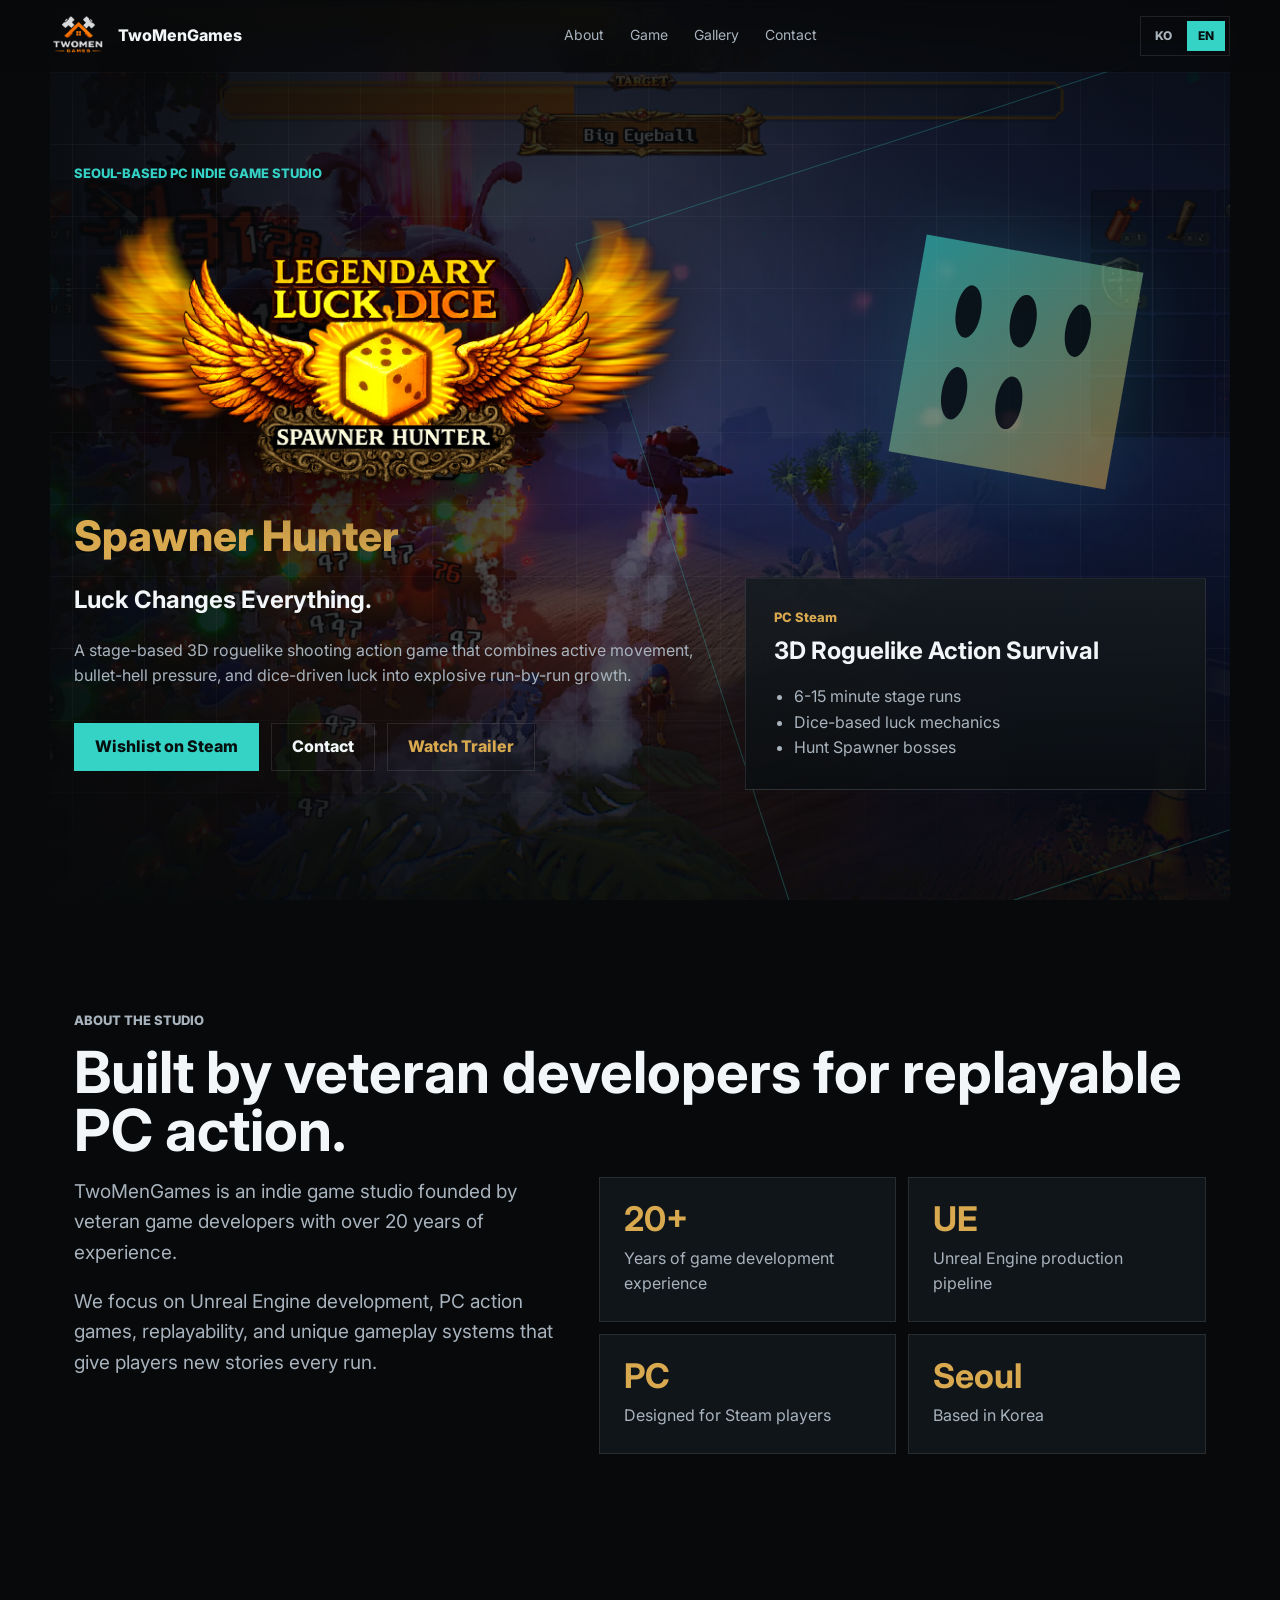
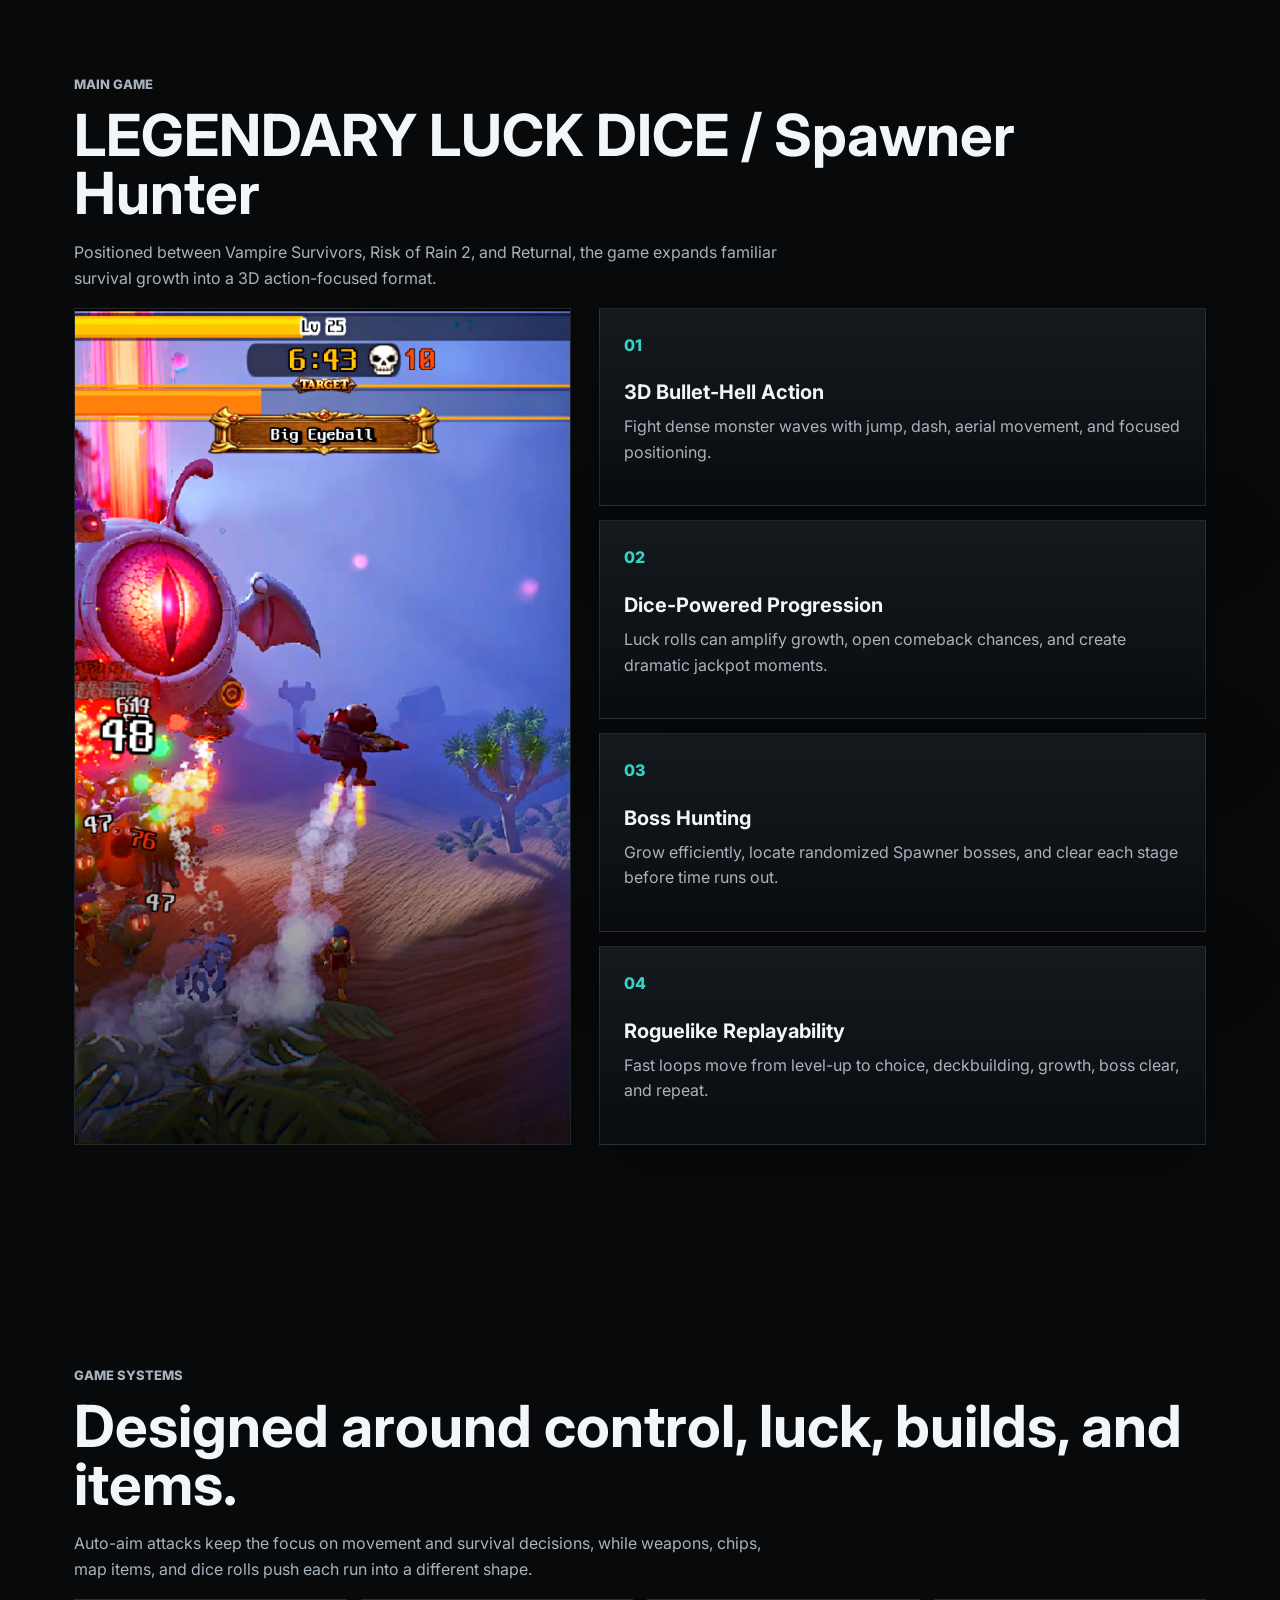
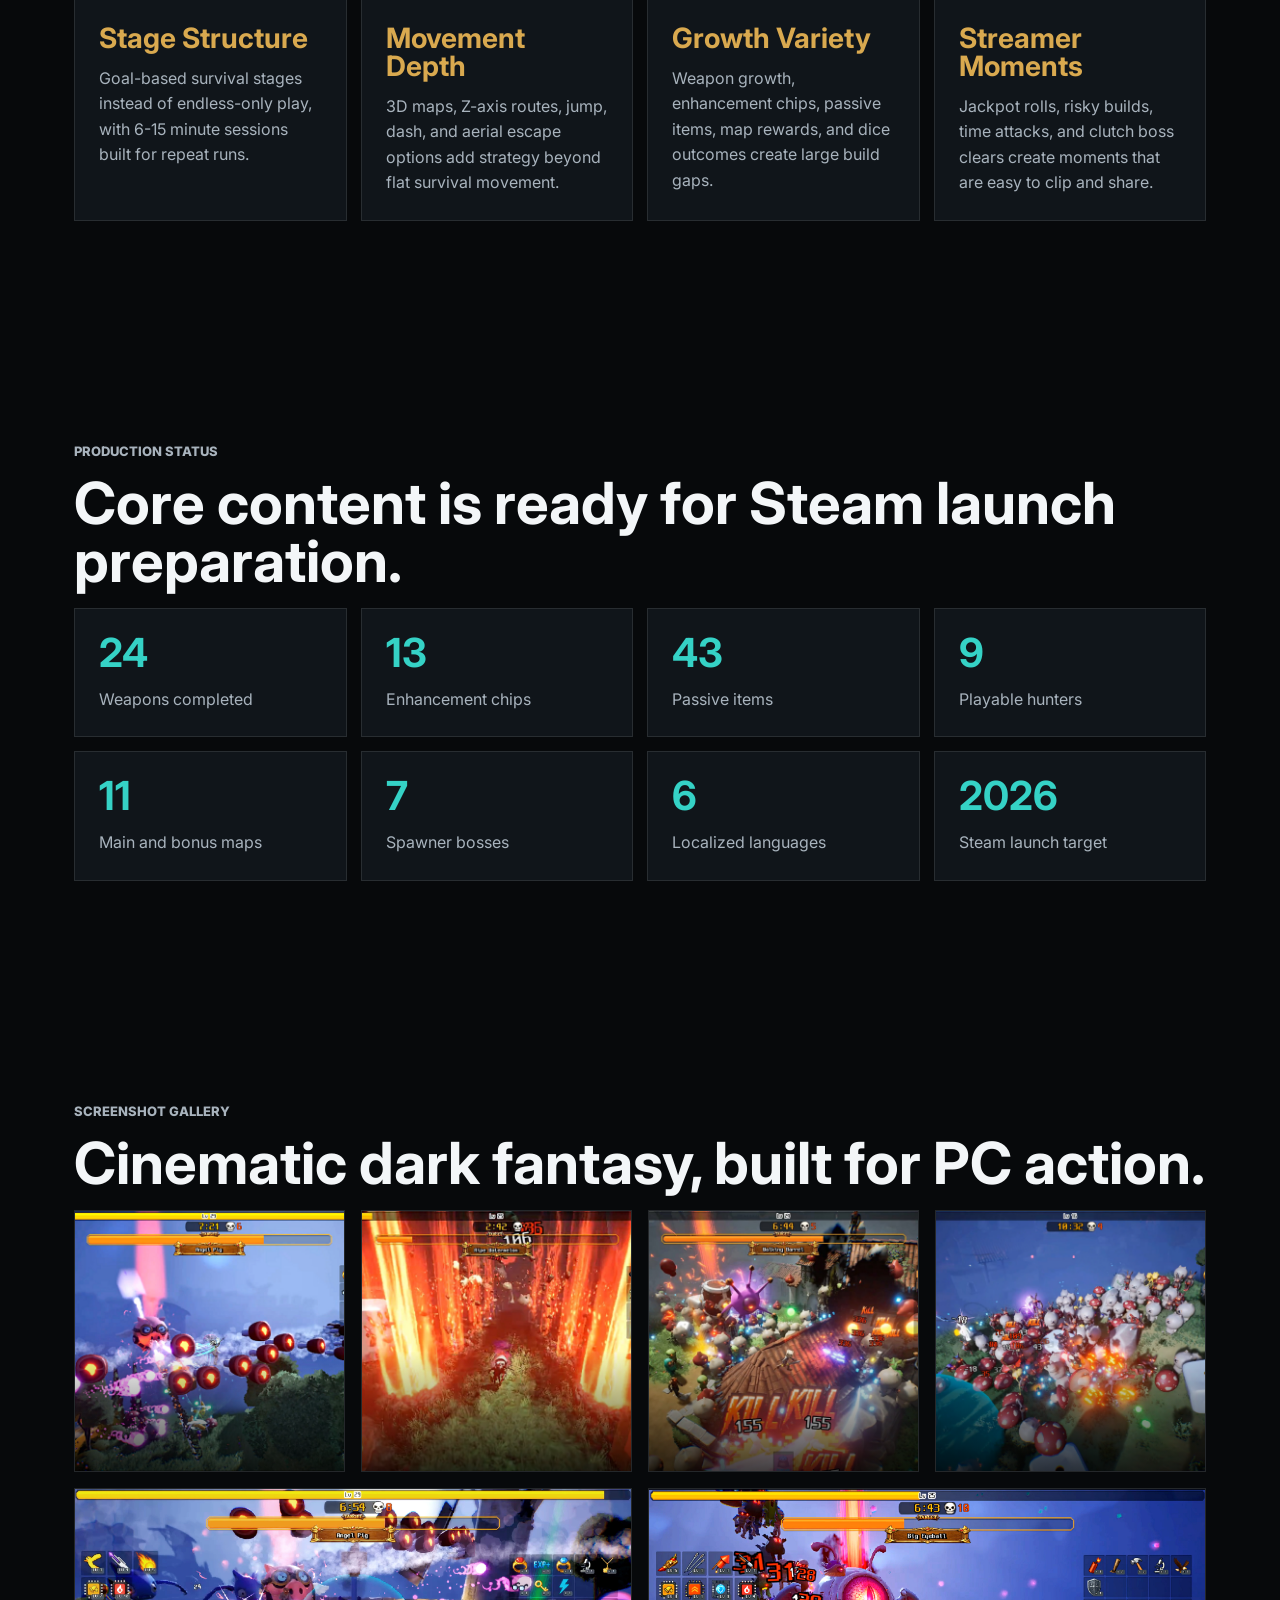
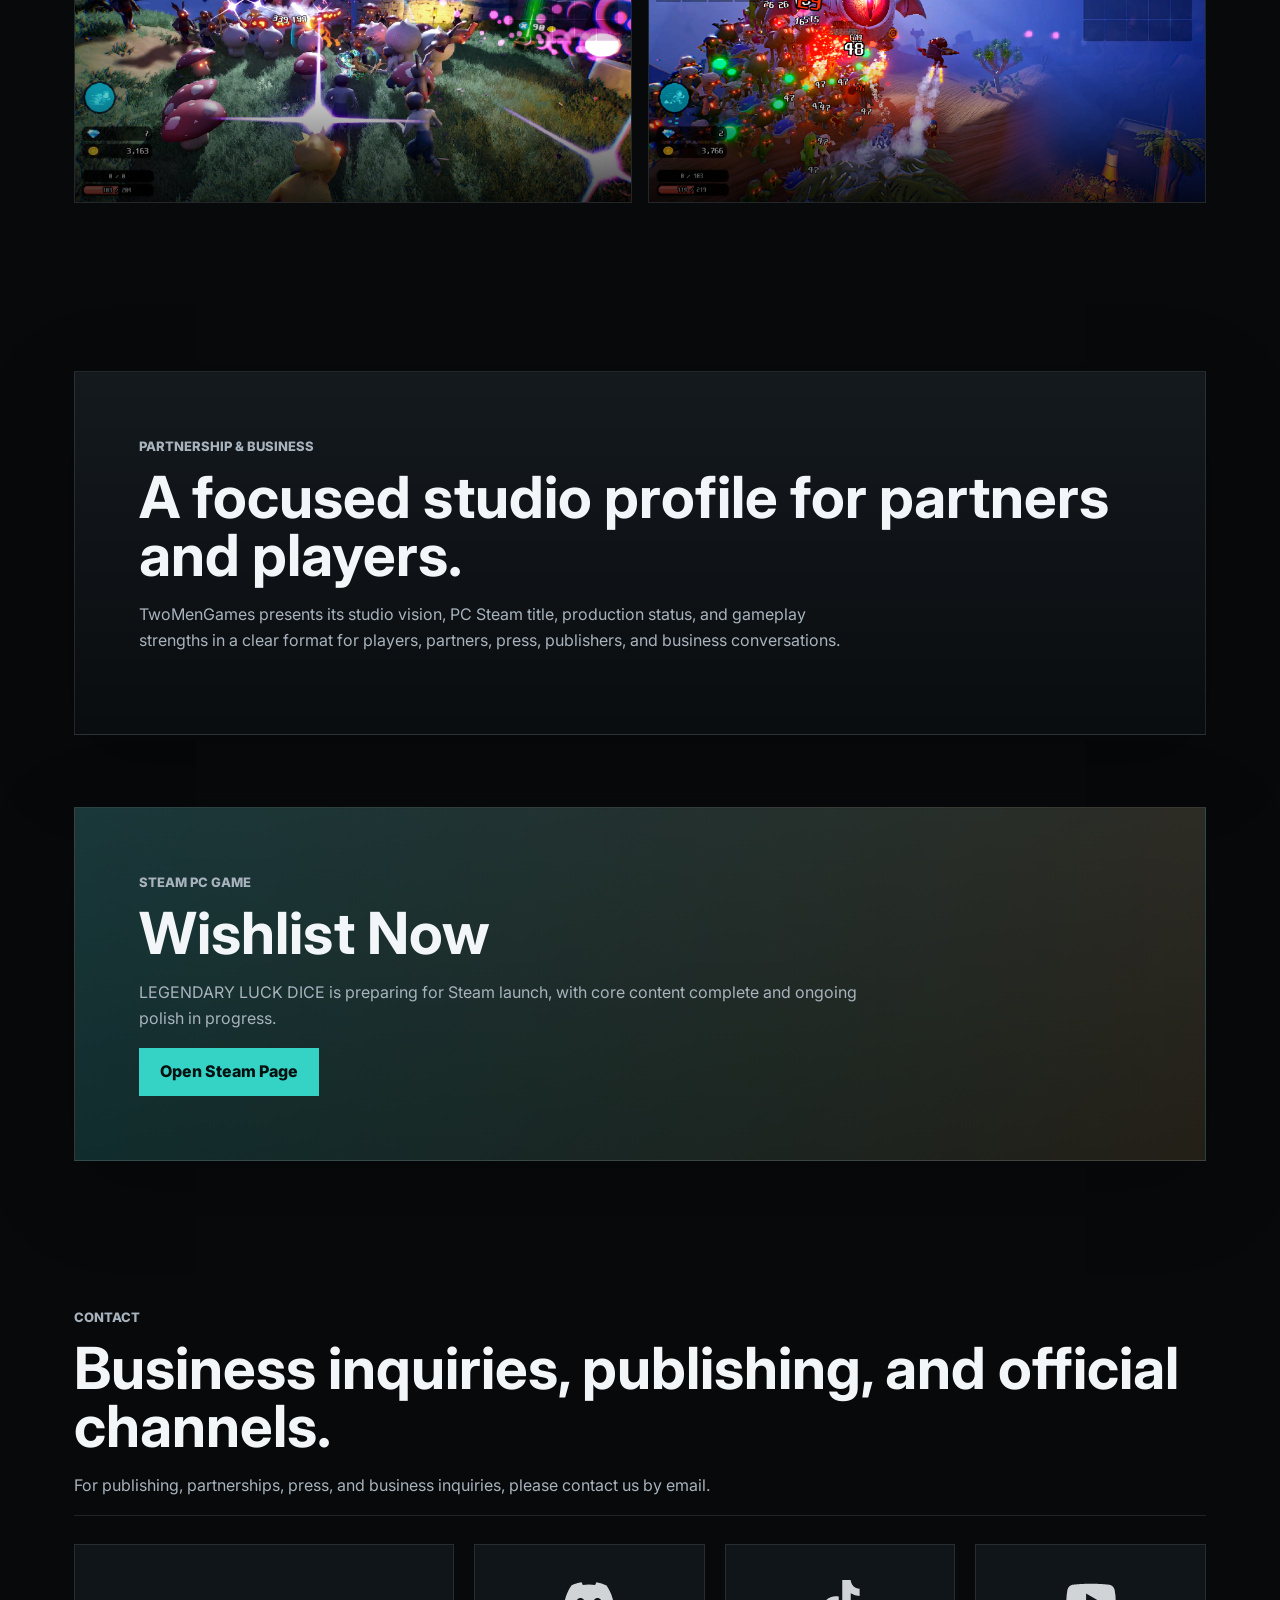
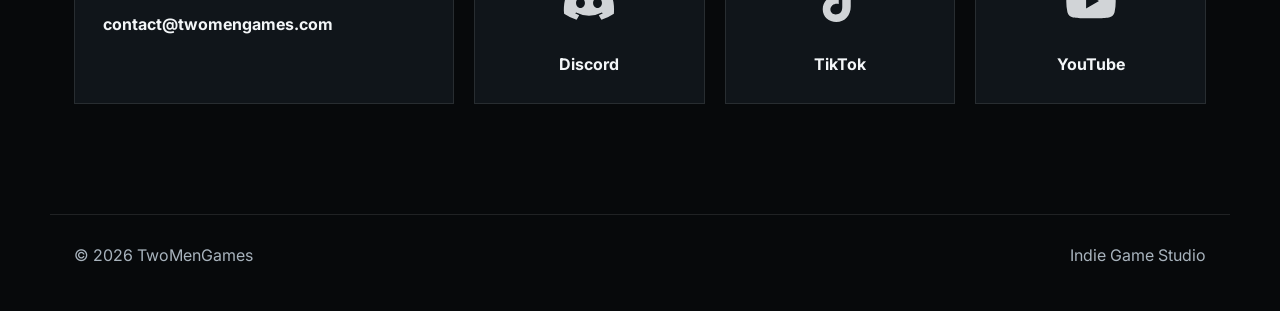
==== index.html @ 754f5ff7 "Force fresh Pages deployment" ====
<!doctype html>
<html lang="en">
  <head>
    <meta charset="utf-8">
    <meta name="viewport" content="width=device-width, initial-scale=1">
    <meta name="description" content="TwoMenGames is a Seoul-based indie game studio creating PC Steam action games with unique systems and high replayability.">
    <title>TwoMenGames | Indie Game Studio</title>
    <link rel="preconnect" href="https://fonts.googleapis.com">
    <link rel="preconnect" href="https://fonts.gstatic.com" crossorigin>
    <link href="https://fonts.googleapis.com/css2?family=Inter:wght@400;500;600;700;800&display=swap" rel="stylesheet">
    <link rel="stylesheet" href="styles.css">
  </head>
  <body>
    <header class="site-header" data-header>
      <a class="brand" href="#top" aria-label="TwoMenGames home">
        <img class="brand-logo" src="assets/twomengames-logo-dark.png" alt="TwoMenGames logo">
        <span>TwoMenGames</span>
      </a>
      <nav class="nav" aria-label="Primary navigation">
        <a href="#about" data-i18n="navAbout">About</a>
        <a href="#game" data-i18n="navGame">Game</a>
        <a href="#gallery" data-i18n="navGallery">Gallery</a>
        <a href="#contact" data-i18n="navContact">Contact</a>
      </nav>
      <div class="language-switcher" aria-label="Language selection">
        <button type="button" data-lang="ko">KO</button>
        <button type="button" data-lang="en">EN</button>
      </div>
    </header>

    <main id="top">
      <section class="hero section">
        <div class="hero-bg" aria-hidden="true">
          <div class="hero-orbit"></div>
          <div class="hero-dice">
            <span></span><span></span><span></span><span></span><span></span>
          </div>
        </div>
        <div class="hero-content reveal">
          <p class="eyebrow" data-i18n="heroEyebrow">Seoul-based PC indie game studio</p>
          <img class="game-logo" src="assets/legendary-luck-dice-logo.png" alt="LEGENDARY LUCK DICE Spawner Hunter logo">
          <h1 class="sr-only">LEGENDARY LUCK DICE</h1>
          <p class="subtitle">Spawner Hunter</p>
          <p class="slogan" data-i18n="heroSlogan">Luck Changes Everything.</p>
          <p class="hero-copy" data-i18n="heroCopy">
            A stage-based 3D roguelike shooting action game that combines active movement,
            bullet-hell pressure, and dice-driven luck into explosive run-by-run growth.
          </p>
          <div class="hero-actions">
            <a class="button primary" href="https://store.steampowered.com/app/4582650/LEGENDARY_LUCK_DICE/" target="_blank" rel="noreferrer" data-i18n="wishlist">Wishlist on Steam</a>
            <a class="button" href="#contact" data-i18n="contactButton">Contact</a>
            <a class="button ghost" href="https://youtu.be/cXeGeoyCsH8?si=VaMcrUqt2qJgCuiT" target="_blank" rel="noreferrer" data-i18n="watchTrailer">Watch Trailer</a>
          </div>
        </div>
        <aside class="hero-panel reveal" aria-label="Game highlights">
          <p>PC Steam</p>
          <strong data-i18n="heroPanelTitle">3D Roguelike Action Survival</strong>
          <ul>
            <li data-i18n="heroPanel1">6-15 minute stage runs</li>
            <li data-i18n="heroPanel2">Dice-based luck mechanics</li>
            <li data-i18n="heroPanel3">Hunt Spawner bosses</li>
          </ul>
        </aside>
      </section>

      <section id="about" class="section about">
        <div class="section-heading reveal">
          <p class="eyebrow" data-i18n="aboutEyebrow">About the studio</p>
          <h2 data-i18n="aboutTitle">Built by veteran developers for replayable PC action.</h2>
        </div>
        <div class="about-grid">
          <div class="about-copy reveal">
            <p data-i18n="aboutCopy1">
              TwoMenGames is an indie game studio founded by veteran game developers
              with over 20 years of experience.
            </p>
            <p data-i18n="aboutCopy2">
              We focus on Unreal Engine development, PC action games, replayability,
              and unique gameplay systems that give players new stories every run.
            </p>
          </div>
          <div class="stat-grid reveal">
            <div><strong>20+</strong><span data-i18n="statExperience">Years of game development experience</span></div>
            <div><strong>UE</strong><span data-i18n="statEngine">Unreal Engine production pipeline</span></div>
            <div><strong>PC</strong><span data-i18n="statPc">Designed for Steam players</span></div>
            <div><strong>Seoul</strong><span data-i18n="statSeoul">Based in Korea</span></div>
          </div>
        </div>
      </section>

      <section id="game" class="section game">
        <div class="section-heading reveal">
          <p class="eyebrow" data-i18n="gameEyebrow">Main game</p>
          <h2>LEGENDARY LUCK DICE / Spawner Hunter</h2>
          <p data-i18n="gameIntro">
            Positioned between Vampire Survivors, Risk of Rain 2, and Returnal,
            the game expands familiar survival growth into a 3D action-focused format.
          </p>
        </div>
        <div class="game-showcase">
          <div class="screenshot large reveal">
            <img src="assets/screenshot-boss-eye.jpg" alt="LEGENDARY LUCK DICE boss battle gameplay screenshot">
          </div>
          <div class="feature-cards">
            <article class="card reveal">
              <span>01</span>
              <h3 data-i18n="feature1Title">3D Bullet-Hell Action</h3>
              <p data-i18n="feature1Copy">Fight dense monster waves with jump, dash, aerial movement, and focused positioning.</p>
            </article>
            <article class="card reveal">
              <span>02</span>
              <h3 data-i18n="feature2Title">Dice-Powered Progression</h3>
              <p data-i18n="feature2Copy">Luck rolls can amplify growth, open comeback chances, and create dramatic jackpot moments.</p>
            </article>
            <article class="card reveal">
              <span>03</span>
              <h3 data-i18n="feature3Title">Boss Hunting</h3>
              <p data-i18n="feature3Copy">Grow efficiently, locate randomized Spawner bosses, and clear each stage before time runs out.</p>
            </article>
            <article class="card reveal">
              <span>04</span>
              <h3 data-i18n="feature4Title">Roguelike Replayability</h3>
              <p data-i18n="feature4Copy">Fast loops move from level-up to choice, deckbuilding, growth, boss clear, and repeat.</p>
            </article>
          </div>
        </div>
      </section>

      <section class="section details">
        <div class="section-heading reveal">
          <p class="eyebrow" data-i18n="systemsEyebrow">Game systems</p>
          <h2 data-i18n="systemsTitle">Designed around control, luck, builds, and items.</h2>
          <p data-i18n="systemsIntro">
            Auto-aim attacks keep the focus on movement and survival decisions,
            while weapons, chips, map items, and dice rolls push each run into a different shape.
          </p>
        </div>
        <div class="detail-grid">
          <article class="detail reveal">
            <strong data-i18n="detail1Title">Stage Structure</strong>
            <span data-i18n="detail1Copy">Goal-based survival stages instead of endless-only play, with 6-15 minute sessions built for repeat runs.</span>
          </article>
          <article class="detail reveal">
            <strong data-i18n="detail2Title">Movement Depth</strong>
            <span data-i18n="detail2Copy">3D maps, Z-axis routes, jump, dash, and aerial escape options add strategy beyond flat survival movement.</span>
          </article>
          <article class="detail reveal">
            <strong data-i18n="detail3Title">Growth Variety</strong>
            <span data-i18n="detail3Copy">Weapon growth, enhancement chips, passive items, map rewards, and dice outcomes create large build gaps.</span>
          </article>
          <article class="detail reveal">
            <strong data-i18n="detail4Title">Streamer Moments</strong>
            <span data-i18n="detail4Copy">Jackpot rolls, risky builds, time attacks, and clutch boss clears create moments that are easy to clip and share.</span>
          </article>
        </div>
      </section>

      <section class="section production">
        <div class="section-heading reveal">
          <p class="eyebrow" data-i18n="productionEyebrow">Production status</p>
          <h2 data-i18n="productionTitle">Core content is ready for Steam launch preparation.</h2>
        </div>
        <div class="production-grid reveal">
          <div><strong>24</strong><span data-i18n="prodWeapons">Weapons completed</span></div>
          <div><strong>13</strong><span data-i18n="prodChips">Enhancement chips</span></div>
          <div><strong>43</strong><span data-i18n="prodItems">Passive items</span></div>
          <div><strong>9</strong><span data-i18n="prodHunters">Playable hunters</span></div>
          <div><strong>11</strong><span data-i18n="prodMaps">Main and bonus maps</span></div>
          <div><strong>7</strong><span data-i18n="prodBosses">Spawner bosses</span></div>
          <div><strong>6</strong><span data-i18n="prodLangs">Localized languages</span></div>
          <div><strong>2026</strong><span data-i18n="prodLaunch">Steam launch target</span></div>
        </div>
      </section>

      <section id="gallery" class="section gallery">
        <div class="section-heading reveal">
          <p class="eyebrow" data-i18n="galleryEyebrow">Screenshot gallery</p>
          <h2 data-i18n="galleryTitle">Cinematic dark fantasy, built for PC action.</h2>
        </div>
        <div class="gallery-grid">
          <div class="screenshot reveal">
            <img src="assets/screenshot-angel-pig.jpg" alt="Angel boss battle gameplay screenshot">
          </div>
          <div class="screenshot reveal">
            <img src="assets/screenshot-fire-canyon.jpg" alt="Fire canyon gameplay screenshot">
          </div>
          <div class="screenshot reveal">
            <img src="assets/screenshot-rooftop-wave.jpg" alt="Rooftop monster wave gameplay screenshot">
          </div>
          <div class="screenshot reveal">
            <img src="assets/screenshot-dice-field.jpg" alt="Dice field battle gameplay screenshot">
          </div>
          <div class="screenshot reveal wide">
            <img src="assets/screenshot-garden-boss.jpg" alt="Garden boss encounter gameplay screenshot">
          </div>
          <div class="screenshot reveal wide">
            <img src="assets/screenshot-boss-eye.jpg" alt="Big eye boss encounter gameplay screenshot">
          </div>
        </div>
      </section>

      <section id="press-kit" class="section press">
        <div class="press-inner reveal">
          <p class="eyebrow" data-i18n="pressEyebrow">Partnership & Business</p>
          <h2 data-i18n="pressTitle">A focused studio profile for partners and players.</h2>
          <p data-i18n="pressCopy">
            TwoMenGames presents its studio vision, PC Steam title, production status,
            and gameplay strengths in a clear format for players, partners, press,
            publishers, and business conversations.
          </p>
        </div>
      </section>

      <section id="steam" class="section steam">
        <div class="steam-card reveal">
          <p class="eyebrow" data-i18n="steamEyebrow">Steam PC game</p>
          <h2 data-i18n="steamTitle">Wishlist Now</h2>
          <p data-i18n="steamCopy">LEGENDARY LUCK DICE is preparing for Steam launch, with core content complete and ongoing polish in progress.</p>
          <a class="button primary" href="https://store.steampowered.com/app/4582650/LEGENDARY_LUCK_DICE/" target="_blank" rel="noreferrer" data-i18n="steamButton">Open Steam Page</a>
        </div>
      </section>

      <section id="contact" class="section contact">
        <div class="section-heading reveal">
          <p class="eyebrow" data-i18n="contactEyebrow">Contact</p>
          <h2 data-i18n="contactTitle">Business inquiries, publishing, and support applications.</h2>
          <p data-i18n="contactCopy">For publishing, partnerships, press, and business inquiries, please contact us by email.</p>
        </div>
        <div class="contact-grid reveal">
          <a class="contact-card contact-email" href="mailto:contact@twomengames.com">
            <span class="contact-value">contact@twomengames.com</span>
          </a>
          <a class="contact-card" href="https://discord.com/channels/1492011396039180450/1492015751366709481" target="_blank" rel="noreferrer" aria-label="Discord">
            <svg class="contact-social-icon" viewBox="0 0 24 24" aria-hidden="true"><path d="M19.54 5.34A17.4 17.4 0 0 0 15.2 4c-.19.34-.4.8-.55 1.16a16.2 16.2 0 0 0-5.31 0A9.3 9.3 0 0 0 8.78 4c-1.52.26-2.98.72-4.33 1.34C1.7 9.48.96 13.52 1.33 17.5A17.6 17.6 0 0 0 6.66 20c.43-.58.8-1.2 1.13-1.86-.62-.23-1.2-.52-1.76-.86.15-.11.29-.22.43-.34a12.42 12.42 0 0 0 11.08 0c.14.12.28.23.43.34-.56.34-1.14.63-1.76.86.33.66.7 1.28 1.13 1.86a17.53 17.53 0 0 0 5.33-2.5c.43-4.61-.74-8.61-3.13-12.16ZM8.35 15.04c-1.04 0-1.9-.96-1.9-2.14s.84-2.14 1.9-2.14 1.92.97 1.9 2.14c0 1.18-.84 2.14-1.9 2.14Zm7.3 0c-1.04 0-1.9-.96-1.9-2.14s.84-2.14 1.9-2.14 1.92.97 1.9 2.14c0 1.18-.84 2.14-1.9 2.14Z"/></svg>
            <span class="contact-value">Discord</span>
          </a>
          <a class="contact-card" href="https://www.tiktok.com/@twomengames" target="_blank" rel="noreferrer" aria-label="TikTok">
            <svg class="contact-social-icon" viewBox="0 0 24 24" aria-hidden="true"><path d="M16.54 3c.37 2.27 1.64 3.62 3.86 3.76v3.06a7.4 7.4 0 0 1-3.8-1.18v5.68c0 3.67-2.43 6.68-6.2 6.68-3.14 0-5.8-2.14-5.8-5.45 0-3.75 3.23-6.18 6.86-5.45v3.16c-1.55-.48-3.57.44-3.57 2.42 0 1.28 1.05 2.1 2.24 2.1 1.62 0 2.84-.95 2.84-3.2V3h3.57Z"/></svg>
            <span class="contact-value">TikTok</span>
          </a>
          <a class="contact-card" href="https://www.youtube.com/@twomengames-v3h" target="_blank" rel="noreferrer" aria-label="YouTube">
            <svg class="contact-social-icon" viewBox="0 0 24 24" aria-hidden="true"><path d="M22.1 7.2a3 3 0 0 0-2.1-2.12C18.13 4.58 12 4.58 12 4.58s-6.13 0-8 .5A3 3 0 0 0 1.9 7.2 31.4 31.4 0 0 0 1.4 12c0 1.62.16 3.22.5 4.8A3 3 0 0 0 4 18.92c1.87.5 8 .5 8 .5s6.13 0 8-.5a3 3 0 0 0 2.1-2.12c.34-1.58.5-3.18.5-4.8 0-1.62-.16-3.22-.5-4.8ZM9.9 15.2V8.8l5.54 3.2-5.54 3.2Z"/></svg>
            <span class="contact-value">YouTube</span>
          </a>
        </div>
      </section>
    </main>

    <footer class="footer">
      <span>© 2026 TwoMenGames</span>
      <span data-i18n="footerTag">Indie Game Studio</span>
    </footer>

    <script src="script.js?v=20260506-2"></script>
  </body>
</html>
---- styles.css ----
:root {
  --bg: #07090b;
  --panel: #10151a;
  --panel-2: #151b20;
  --text: #f3f6f8;
  --muted: #a8b3bd;
  --teal: #35d2c6;
  --teal-soft: rgba(53, 210, 198, 0.18);
  --gold: #d9a94f;
  --line: rgba(255, 255, 255, 0.1);
  --max: 1180px;
}

* {
  box-sizing: border-box;
}

html {
  scroll-behavior: smooth;
}

body {
  margin: 0;
  background: var(--bg);
  color: var(--text);
  font-family: Inter, system-ui, -apple-system, BlinkMacSystemFont, "Segoe UI", sans-serif;
  line-height: 1.6;
}

a {
  color: inherit;
  text-decoration: none;
}

.site-header {
  align-items: center;
  backdrop-filter: blur(16px);
  background: rgba(7, 9, 11, 0.72);
  border-bottom: 1px solid transparent;
  display: flex;
  height: 72px;
  justify-content: space-between;
  left: 0;
  padding: 0 max(48px, calc((100vw - var(--max)) / 2));
  position: fixed;
  right: 0;
  top: 0;
  transition: border-color 220ms ease, background 220ms ease;
  z-index: 20;
}

.site-header.is-scrolled {
  background: rgba(7, 9, 11, 0.9);
  border-bottom-color: var(--line);
}

.brand,
.nav,
.language-switcher {
  align-items: center;
  display: flex;
}

.brand {
  font-weight: 800;
  gap: 12px;
  height: 100%;
  min-width: 0;
}

.brand-logo {
  display: block;
  height: 48px;
  max-width: 160px;
  object-fit: contain;
  width: auto;
}

.nav {
  color: var(--muted);
  font-size: 14px;
  gap: 26px;
  min-width: 0;
}

.nav a:hover {
  color: var(--text);
}

.language-switcher {
  border: 1px solid var(--line);
  flex: 0 0 auto;
  gap: 4px;
  padding: 4px;
}

.language-switcher button {
  background: transparent;
  border: 0;
  color: var(--muted);
  cursor: pointer;
  font: inherit;
  font-size: 12px;
  font-weight: 800;
  min-height: 30px;
  min-width: 38px;
  padding: 0 8px;
}

.language-switcher button.is-active {
  background: var(--teal);
  color: #06100f;
}

.language-switcher button:focus-visible {
  outline: 2px solid var(--gold);
  outline-offset: 2px;
}

.section {
  margin: 0 auto;
  max-width: var(--max);
  padding: 110px 24px;
}

.hero {
  align-items: center;
  display: grid;
  gap: 48px;
  grid-template-columns: minmax(0, 1.15fr) minmax(300px, 0.85fr);
  min-height: 100vh;
  overflow: hidden;
  padding-top: 144px;
  position: relative;
}

.hero-bg {
  background:
    linear-gradient(90deg, rgba(7, 9, 11, 0.96), rgba(7, 9, 11, 0.5) 48%, rgba(7, 9, 11, 0.72)),
    linear-gradient(0deg, rgba(7, 9, 11, 0.78), rgba(7, 9, 11, 0.16) 48%, rgba(7, 9, 11, 0.78)),
    url("assets/screenshot-boss-eye.jpg") center / cover no-repeat;
  inset: 0 calc(50% - 50vw);
  position: absolute;
  z-index: -2;
}

.hero-bg::before {
  background-image:
    linear-gradient(rgba(255, 255, 255, 0.035) 1px, transparent 1px),
    linear-gradient(90deg, rgba(255, 255, 255, 0.035) 1px, transparent 1px);
  background-size: 72px 72px;
  content: "";
  inset: 0;
  mask-image: linear-gradient(to bottom, transparent, #000 16%, #000 72%, transparent);
  position: absolute;
}

.hero-orbit {
  border: 1px solid rgba(53, 210, 198, 0.28);
  height: min(64vw, 760px);
  position: absolute;
  right: -12vw;
  top: 12vh;
  transform: rotate(-18deg);
  width: min(64vw, 760px);
}

.hero-dice {
  animation: floatDice 8s ease-in-out infinite;
  background: linear-gradient(135deg, rgba(53, 210, 198, 0.85), rgba(217, 169, 79, 0.72));
  box-shadow: 0 0 80px rgba(53, 210, 198, 0.2);
  display: grid;
  gap: 22%;
  grid-template-columns: repeat(3, 1fr);
  height: 220px;
  padding: 42px;
  position: absolute;
  right: 12%;
  top: 28%;
  transform: rotate(10deg);
  width: 220px;
  opacity: 0.72;
}

.hero-dice span {
  background: #07100f;
  border-radius: 50%;
}

.hero-content,
.hero-panel,
.section-heading,
.about-copy,
.stat-grid,
.screenshot,
.card,
.press-inner,
.steam-card,
.contact-grid {
  position: relative;
}

.eyebrow {
  color: var(--teal);
  font-size: 13px;
  font-weight: 800;
  letter-spacing: 0;
  margin: 0 0 12px;
  text-transform: uppercase;
}

h1,
h2,
h3,
p {
  margin-top: 0;
}

h1 {
  font-size: clamp(48px, 8vw, 112px);
  line-height: 0.9;
  margin-bottom: 12px;
  max-width: 820px;
}

.sr-only {
  height: 1px;
  margin: -1px;
  overflow: hidden;
  padding: 0;
  position: absolute;
  width: 1px;
  clip: rect(0, 0, 0, 0);
  white-space: nowrap;
}

.game-logo {
  display: block;
  filter: drop-shadow(0 18px 34px rgba(0, 0, 0, 0.72));
  margin-bottom: 18px;
  max-height: 300px;
  max-width: min(680px, 100%);
  object-fit: contain;
  width: auto;
}

h2 {
  font-size: clamp(32px, 5vw, 58px);
  line-height: 1;
  margin-bottom: 18px;
}

h3 {
  font-size: 20px;
  line-height: 1.2;
  margin-bottom: 10px;
}

.subtitle {
  color: var(--gold);
  font-size: clamp(24px, 4vw, 42px);
  font-weight: 800;
  line-height: 1.1;
  margin-bottom: 22px;
}

.slogan {
  color: var(--text);
  font-size: 24px;
  font-weight: 700;
  margin-bottom: 18px;
}

.hero-copy,
.section-heading p,
.card p,
.press-inner p,
.steam-card p {
  color: var(--muted);
  max-width: 720px;
}

.hero-actions {
  display: flex;
  flex-wrap: wrap;
  gap: 12px;
  margin-top: 34px;
}

.button {
  align-items: center;
  border: 1px solid var(--line);
  color: var(--text);
  display: inline-flex;
  font-weight: 800;
  min-height: 48px;
  padding: 0 20px;
  transition: transform 180ms ease, border-color 180ms ease, background 180ms ease;
}

.button:hover {
  border-color: rgba(53, 210, 198, 0.55);
  transform: translateY(-2px);
}

.button.primary {
  background: var(--teal);
  border-color: var(--teal);
  color: #06100f;
}

.button.ghost {
  color: var(--gold);
}

.hero-panel,
.card,
.steam-card,
.press-inner {
  background: linear-gradient(180deg, rgba(21, 27, 32, 0.9), rgba(10, 13, 16, 0.9));
  border: 1px solid var(--line);
  box-shadow: 0 24px 80px rgba(0, 0, 0, 0.26);
}

.hero-panel {
  align-self: end;
  padding: 28px;
}

.hero-panel p {
  color: var(--gold);
  font-size: 13px;
  font-weight: 800;
  margin-bottom: 10px;
}

.hero-panel strong {
  display: block;
  font-size: 24px;
  line-height: 1.2;
  margin-bottom: 18px;
}

.hero-panel ul {
  color: var(--muted);
  margin: 0;
  padding-left: 20px;
}

.about-grid,
.game-showcase {
  display: grid;
  gap: 28px;
  grid-template-columns: minmax(0, 0.9fr) minmax(0, 1.1fr);
}

.about-copy {
  color: var(--muted);
  font-size: 19px;
}

.stat-grid {
  display: grid;
  gap: 12px;
  grid-template-columns: repeat(2, minmax(0, 1fr));
}

.stat-grid div {
  background: var(--panel);
  border: 1px solid var(--line);
  padding: 24px;
}

.stat-grid strong {
  color: var(--gold);
  display: block;
  font-size: 34px;
  line-height: 1;
  margin-bottom: 10px;
}

.stat-grid span {
  color: var(--muted);
  display: block;
}

.game-showcase {
  align-items: stretch;
}

.feature-cards {
  display: grid;
  gap: 14px;
}

.detail-grid,
.production-grid {
  display: grid;
  gap: 14px;
  grid-template-columns: repeat(4, minmax(0, 1fr));
}

.detail,
.production-grid div {
  background: var(--panel);
  border: 1px solid var(--line);
  padding: 24px;
}

.detail strong,
.production-grid strong {
  color: var(--gold);
  display: block;
  font-size: 28px;
  line-height: 1;
  margin-bottom: 14px;
}

.detail span,
.production-grid span {
  color: var(--muted);
  display: block;
}

.production-grid strong {
  color: var(--teal);
  font-size: 40px;
}

.card {
  padding: 24px;
}

.card span {
  color: var(--teal);
  display: block;
  font-weight: 800;
  margin-bottom: 22px;
}

.screenshot {
  background: #0b0f12;
  border: 1px solid var(--line);
  min-height: 260px;
  overflow: hidden;
  position: relative;
}

.screenshot.large {
  min-height: 640px;
}

.screenshot img {
  display: block;
  height: 100%;
  min-height: inherit;
  object-fit: cover;
  width: 100%;
}

.screenshot::after {
  background: linear-gradient(to top, rgba(0, 0, 0, 0.74), transparent 46%);
  content: "";
  inset: 0;
  pointer-events: none;
  position: absolute;
}

.scene {
  height: 100%;
  min-height: inherit;
  position: relative;
}

.scene::before {
  content: "";
  inset: 0;
  position: absolute;
}

.battlefield::before {
  background:
    linear-gradient(to top, rgba(0, 0, 0, 0.82), transparent 62%),
    radial-gradient(circle at 52% 34%, rgba(53, 210, 198, 0.32), transparent 18%),
    linear-gradient(140deg, #1f2929, #07090b 56%);
}

.dice::before {
  background:
    radial-gradient(circle at 50% 48%, rgba(217, 169, 79, 0.42), transparent 18%),
    linear-gradient(140deg, #15100b, #071010);
}

.wave::before {
  background:
    repeating-linear-gradient(115deg, rgba(53, 210, 198, 0.16) 0 2px, transparent 2px 18px),
    linear-gradient(140deg, #0b1517, #07090b);
}

.hunter::before {
  background:
    radial-gradient(circle at 34% 38%, rgba(255, 255, 255, 0.12), transparent 14%),
    linear-gradient(140deg, #15191d, #07090b);
}

.boss::before {
  background:
    radial-gradient(circle at 64% 34%, rgba(217, 169, 79, 0.24), transparent 18%),
    radial-gradient(circle at 40% 48%, rgba(53, 210, 198, 0.2), transparent 22%),
    linear-gradient(140deg, #1b1216, #07090b);
}

.gallery {
  padding-bottom: 132px;
}

.gallery-grid {
  display: grid;
  gap: 16px;
  grid-template-columns: repeat(4, minmax(0, 1fr));
}

.gallery-grid .wide {
  grid-column: span 2;
}

.press,
.steam {
  padding-bottom: 36px;
  padding-top: 36px;
}

.press-inner,
.steam-card {
  padding: clamp(32px, 5vw, 64px);
}

.steam-card {
  background:
    linear-gradient(90deg, rgba(53, 210, 198, 0.16), rgba(217, 169, 79, 0.12)),
    linear-gradient(180deg, rgba(21, 27, 32, 0.96), rgba(10, 13, 16, 0.96));
}

.contact-grid {
  border-top: 1px solid var(--line);
  display: grid;
  align-items: stretch;
  gap: 20px;
  grid-template-columns: 1.4fr 1fr 1fr 1fr;
  padding-top: 28px;
}

.contact-card {
  align-items: center;
  background: var(--panel);
  border: 1px solid var(--line);
  color: var(--text);
  display: flex;
  flex-direction: column;
  font-size: 18px;
  font-weight: 700;
  gap: 0;
  justify-content: center;
  min-width: 0;
  overflow: visible;
  padding: 28px;
  text-align: center;
  transition: border-color 180ms ease, transform 180ms ease;
}

.contact-card:hover {
  border-color: rgba(53, 210, 198, 0.55);
  transform: translateY(-2px);
}

.contact-social-icon,
.contact-card svg,
.contact-card img {
  fill: currentColor;
  flex: 0 0 auto;
  height: 56px;
  margin-bottom: 24px;
  max-height: 56px;
  max-width: 56px;
  object-fit: contain;
  opacity: 0.85;
  width: 56px;
}

.contact-email {
  align-items: flex-start;
  min-width: 380px;
  text-align: left;
}

.contact-email .contact-value {
  overflow-wrap: normal;
  white-space: nowrap;
  word-break: normal;
}

.contact-value {
  display: block;
  font-size: clamp(16px, 1.2vw, 22px);
  line-height: 1.4;
  overflow-wrap: anywhere;
  white-space: normal;
  word-break: break-word;
}

.footer {
  border-top: 1px solid var(--line);
  color: var(--muted);
  display: flex;
  justify-content: space-between;
  margin: 0 auto;
  max-width: var(--max);
  padding: 28px 24px 42px;
}

.reveal {
  opacity: 0;
  transform: translateY(18px);
  transition: opacity 620ms ease, transform 620ms ease;
}

.reveal.is-visible {
  opacity: 1;
  transform: translateY(0);
}

@keyframes floatDice {
  0%, 100% {
    transform: translateY(0) rotate(10deg);
  }
  50% {
    transform: translateY(-18px) rotate(14deg);
  }
}

@media (max-width: 900px) {
  .site-header {
    gap: 14px;
    height: 64px;
    padding: 0 20px;
    position: sticky;
  }

  .brand {
    flex: 0 1 auto;
  }

  .brand-logo {
    height: 36px;
    max-width: 120px;
  }

  .nav {
    flex-wrap: wrap;
    gap: 12px;
    justify-content: flex-end;
  }

  .language-switcher {
    margin-left: auto;
  }

  .hero,
  .about-grid,
  .game-showcase {
    grid-template-columns: repeat(2, minmax(0, 1fr));
  }

  .hero,
  .about-grid,
  .game-showcase {
    grid-template-columns: 1fr;
  }

  .contact-grid {
    grid-template-columns: repeat(2, minmax(0, 1fr));
  }

  .contact-email {
    min-width: 0;
  }

  .hero {
    padding-top: 90px;
    min-height: auto;
  }

  .hero-dice {
    height: 150px;
    opacity: 0.55;
    right: 2%;
    top: 18%;
    width: 150px;
  }

  .screenshot.large {
    min-height: 420px;
  }

  .gallery-grid {
    grid-template-columns: repeat(2, minmax(0, 1fr));
  }

  .detail-grid,
  .production-grid {
    grid-template-columns: repeat(2, minmax(0, 1fr));
  }
}

@media (max-width: 560px) {
  .site-header {
    align-items: center;
    display: flex;
  }

  .brand {
    gap: 8px;
    margin-bottom: 0;
  }

  .brand span {
    display: none;
  }

  .nav {
    font-size: 12px;
    gap: 9px;
    justify-content: flex-start;
  }

  .language-switcher {
    margin: 0;
    width: max-content;
  }

  .section {
    padding: 82px 18px;
  }

  .hero {
    padding-top: 82px;
  }

  .game-logo {
    max-height: 190px;
    max-width: 100%;
  }

  .hero-actions,
  .button {
    width: 100%;
  }

  .button {
    justify-content: center;
  }

  .stat-grid,
  .gallery-grid,
  .detail-grid,
  .production-grid,
  .contact-grid {
    grid-template-columns: 1fr;
  }

  .contact-card {
    width: 100%;
  }

  .contact-email .contact-value {
    overflow-wrap: anywhere;
    white-space: normal;
    word-break: break-word;
  }

  .contact-social-icon,
  .contact-card svg,
  .contact-card img {
    height: 44px;
    max-height: 44px;
    max-width: 44px;
    width: 44px;
  }

  .gallery-grid .wide {
    grid-column: auto;
  }

  .footer {
    display: grid;
    gap: 8px;
  }
}
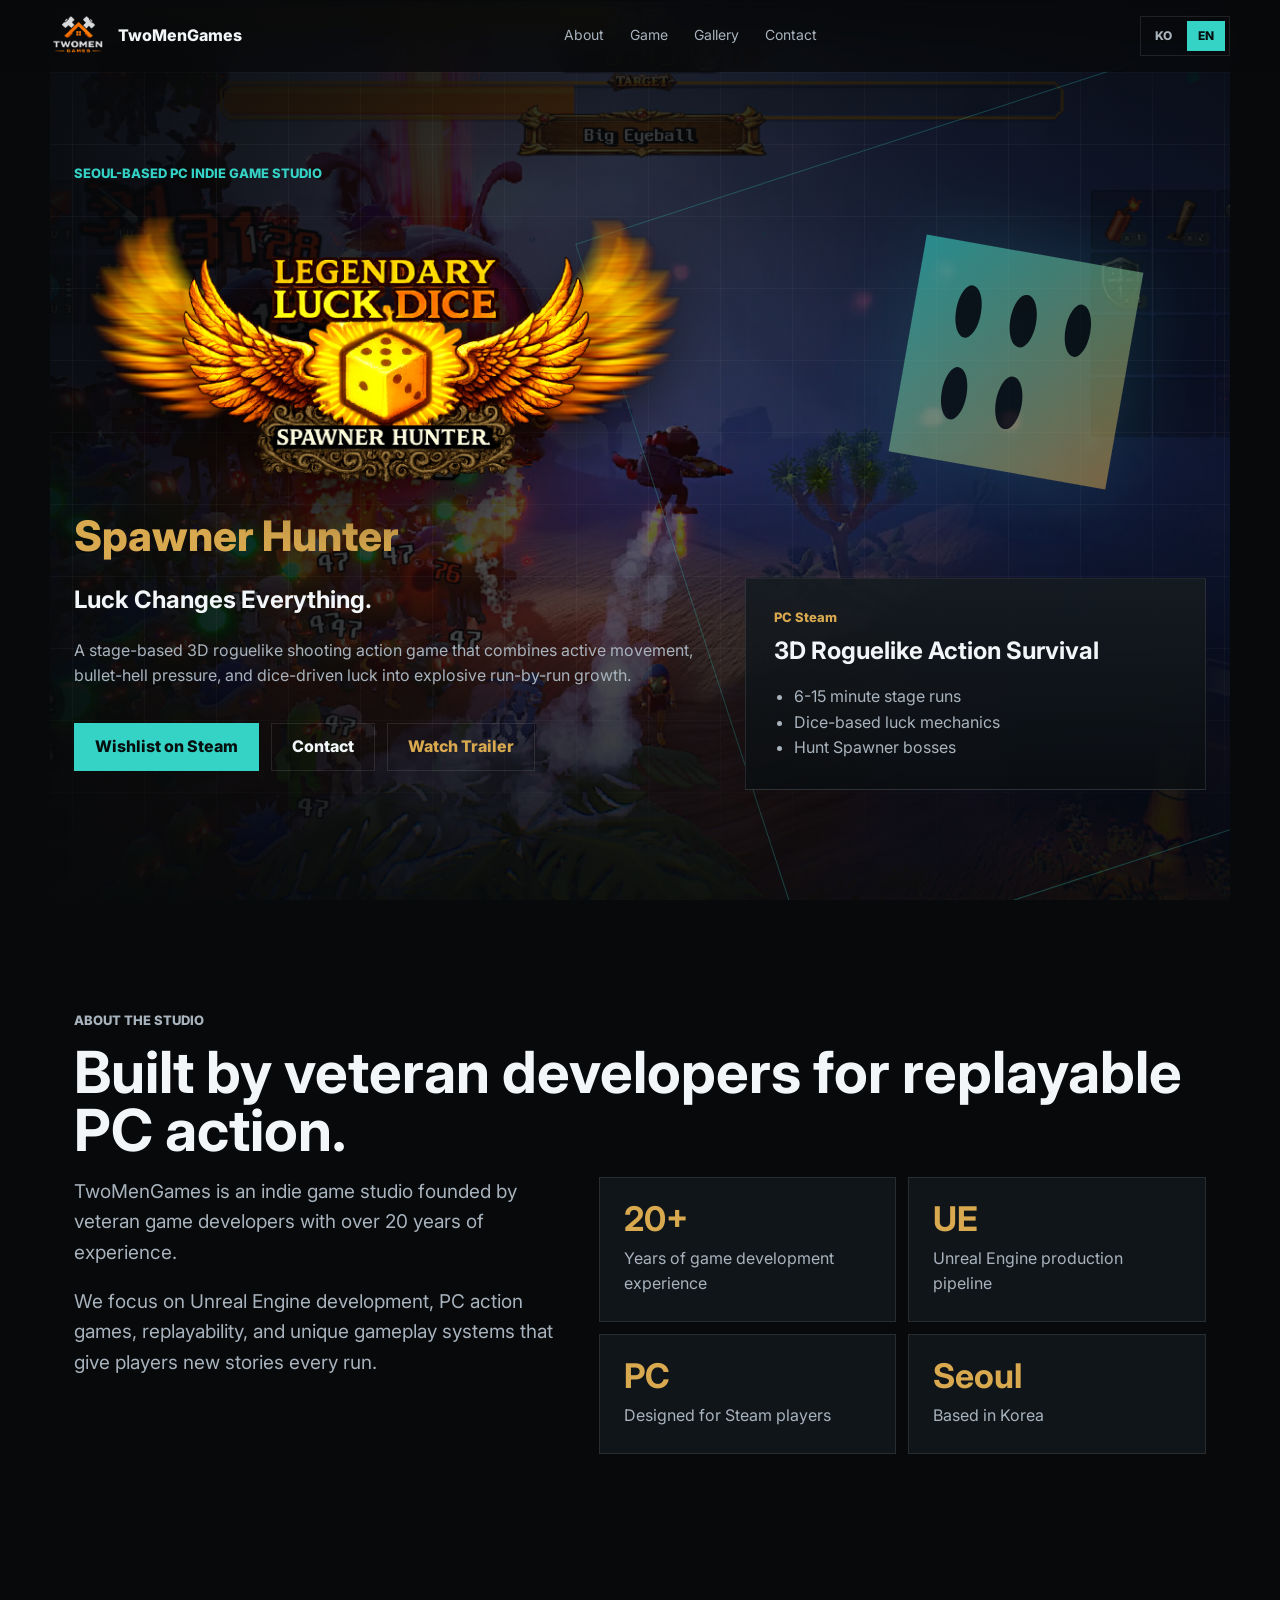
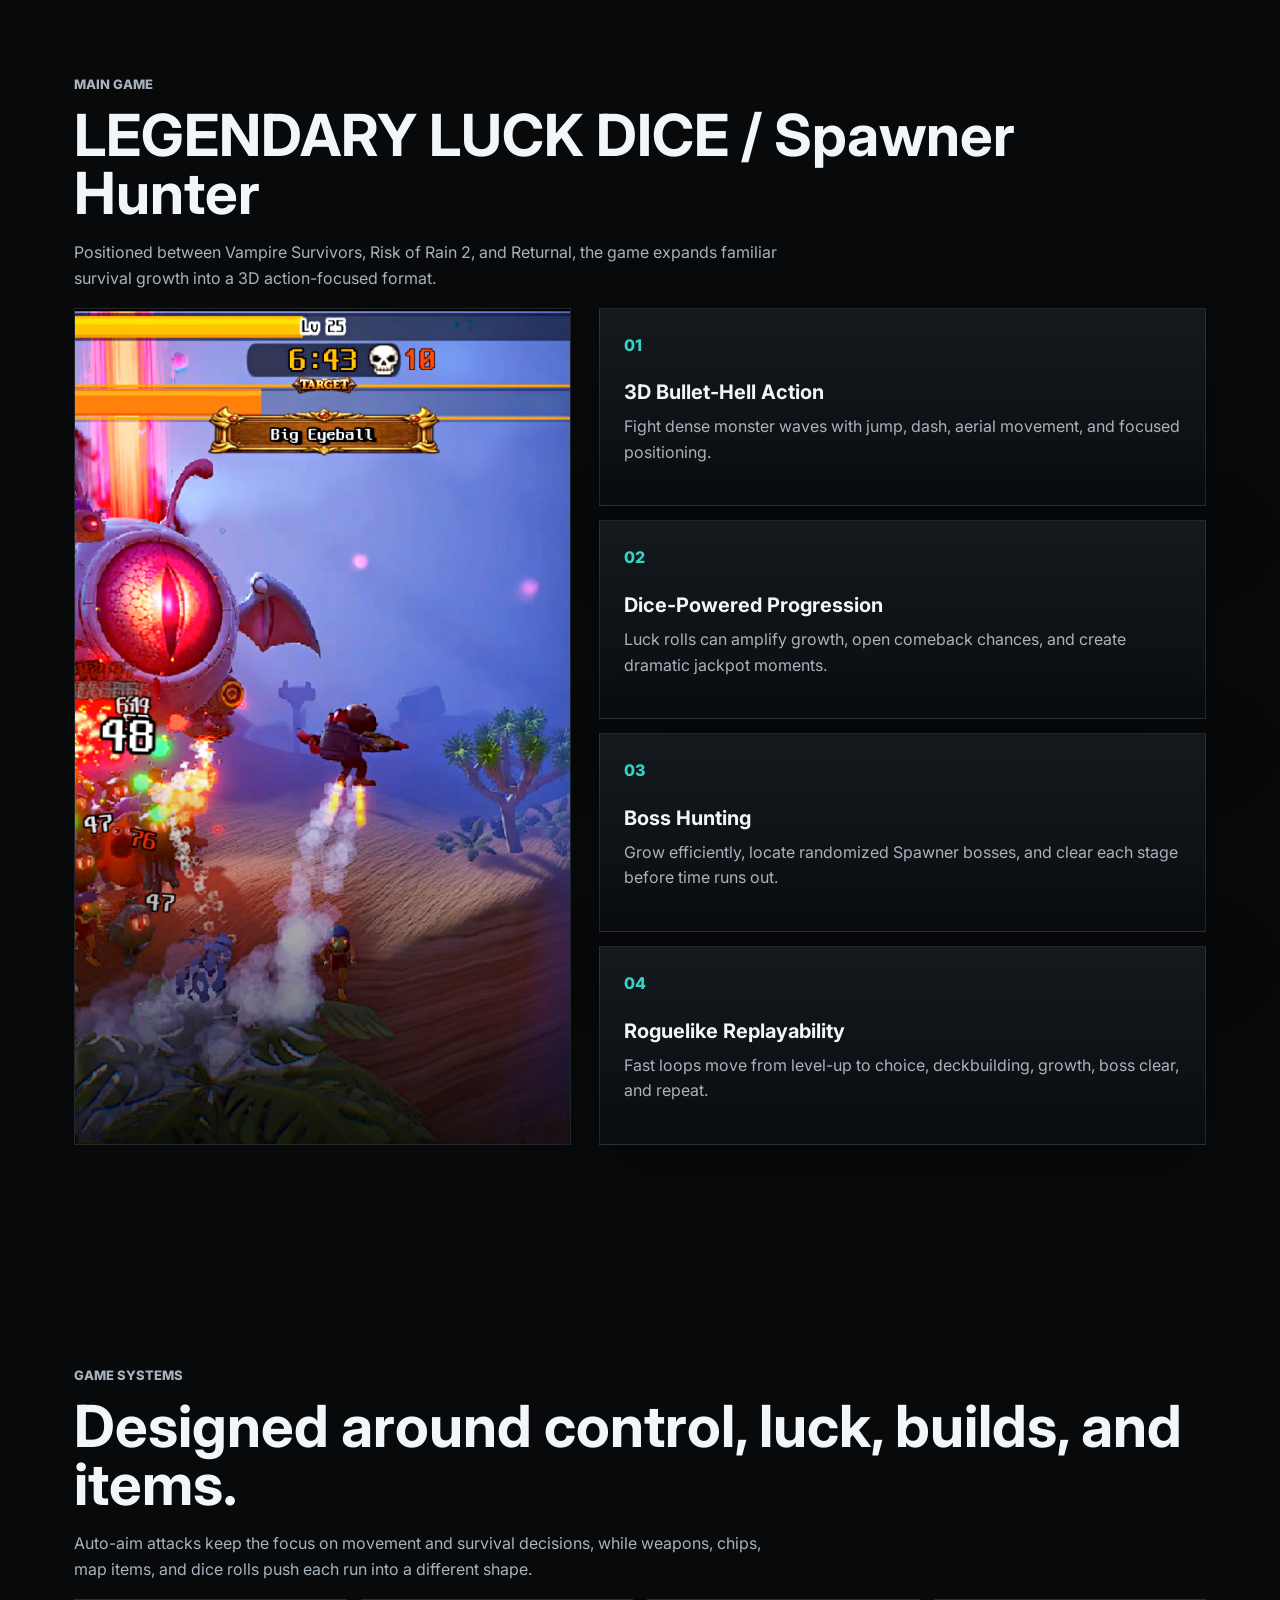
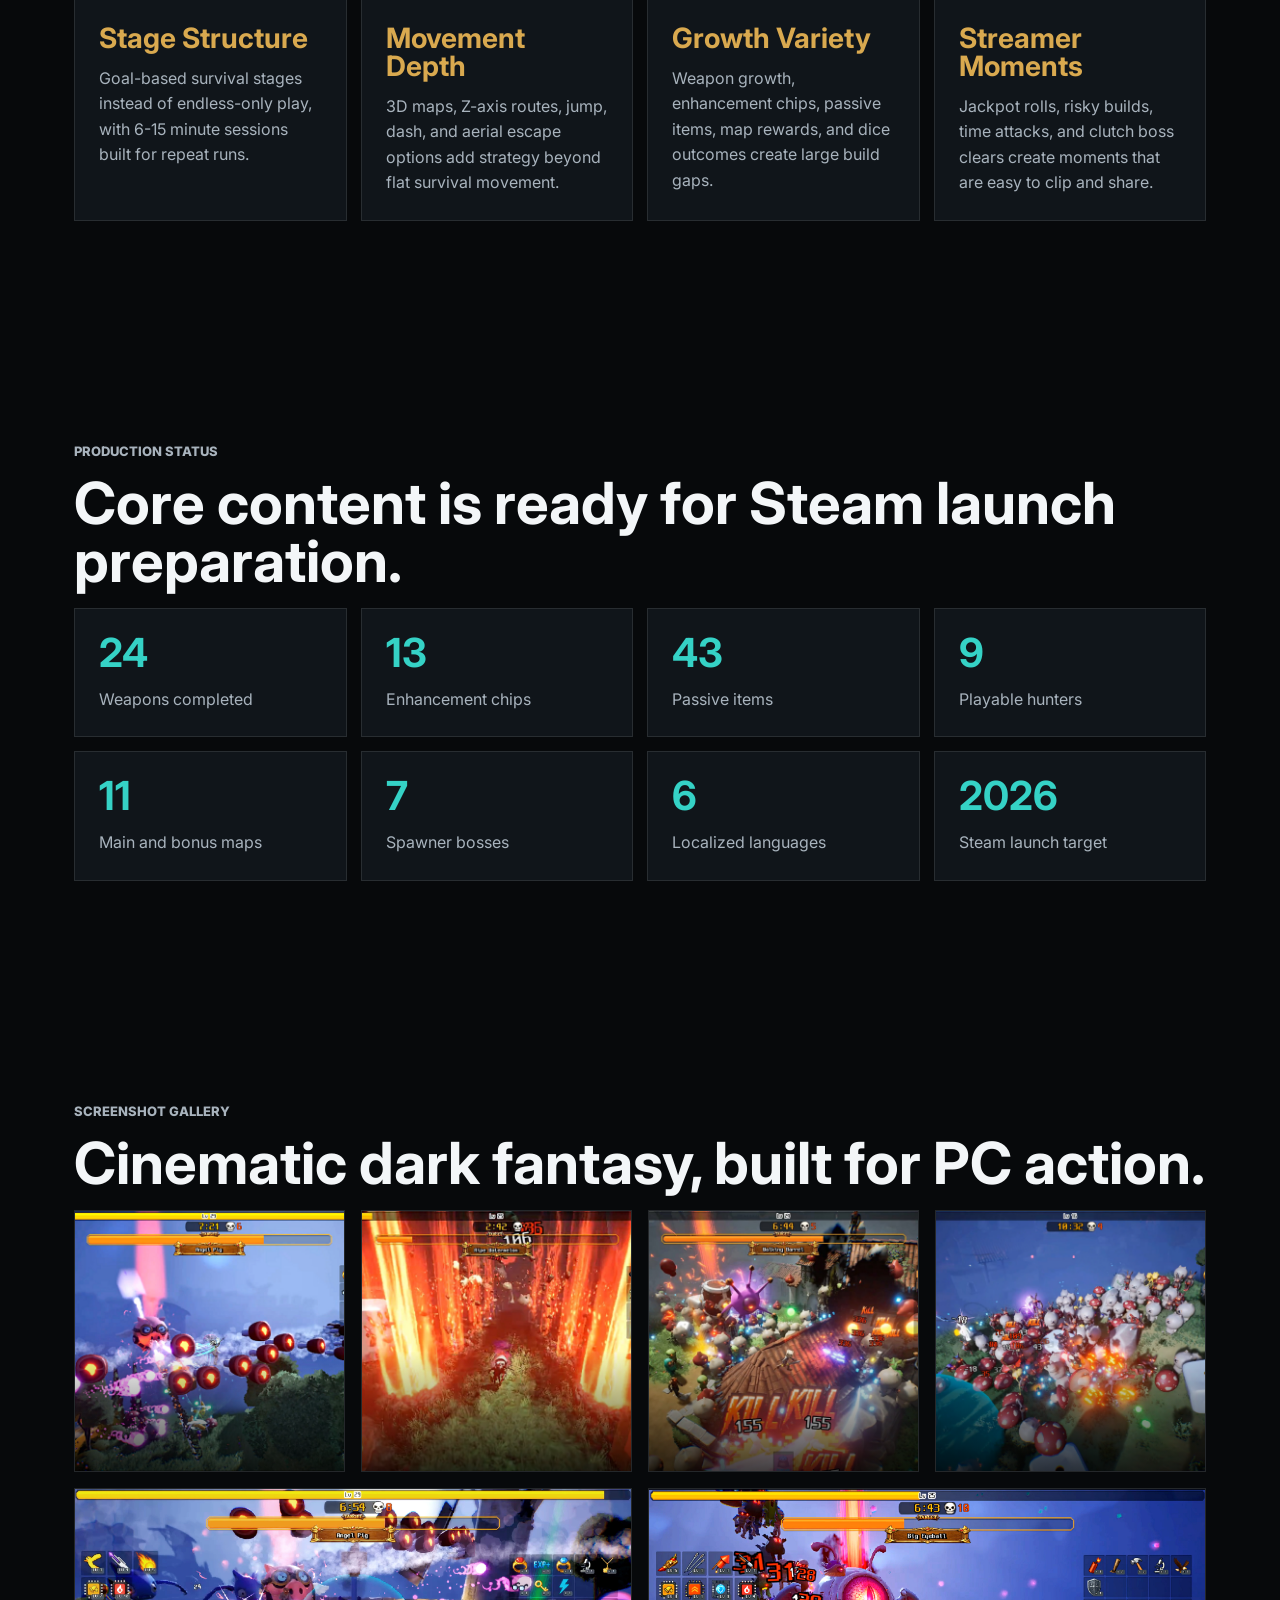
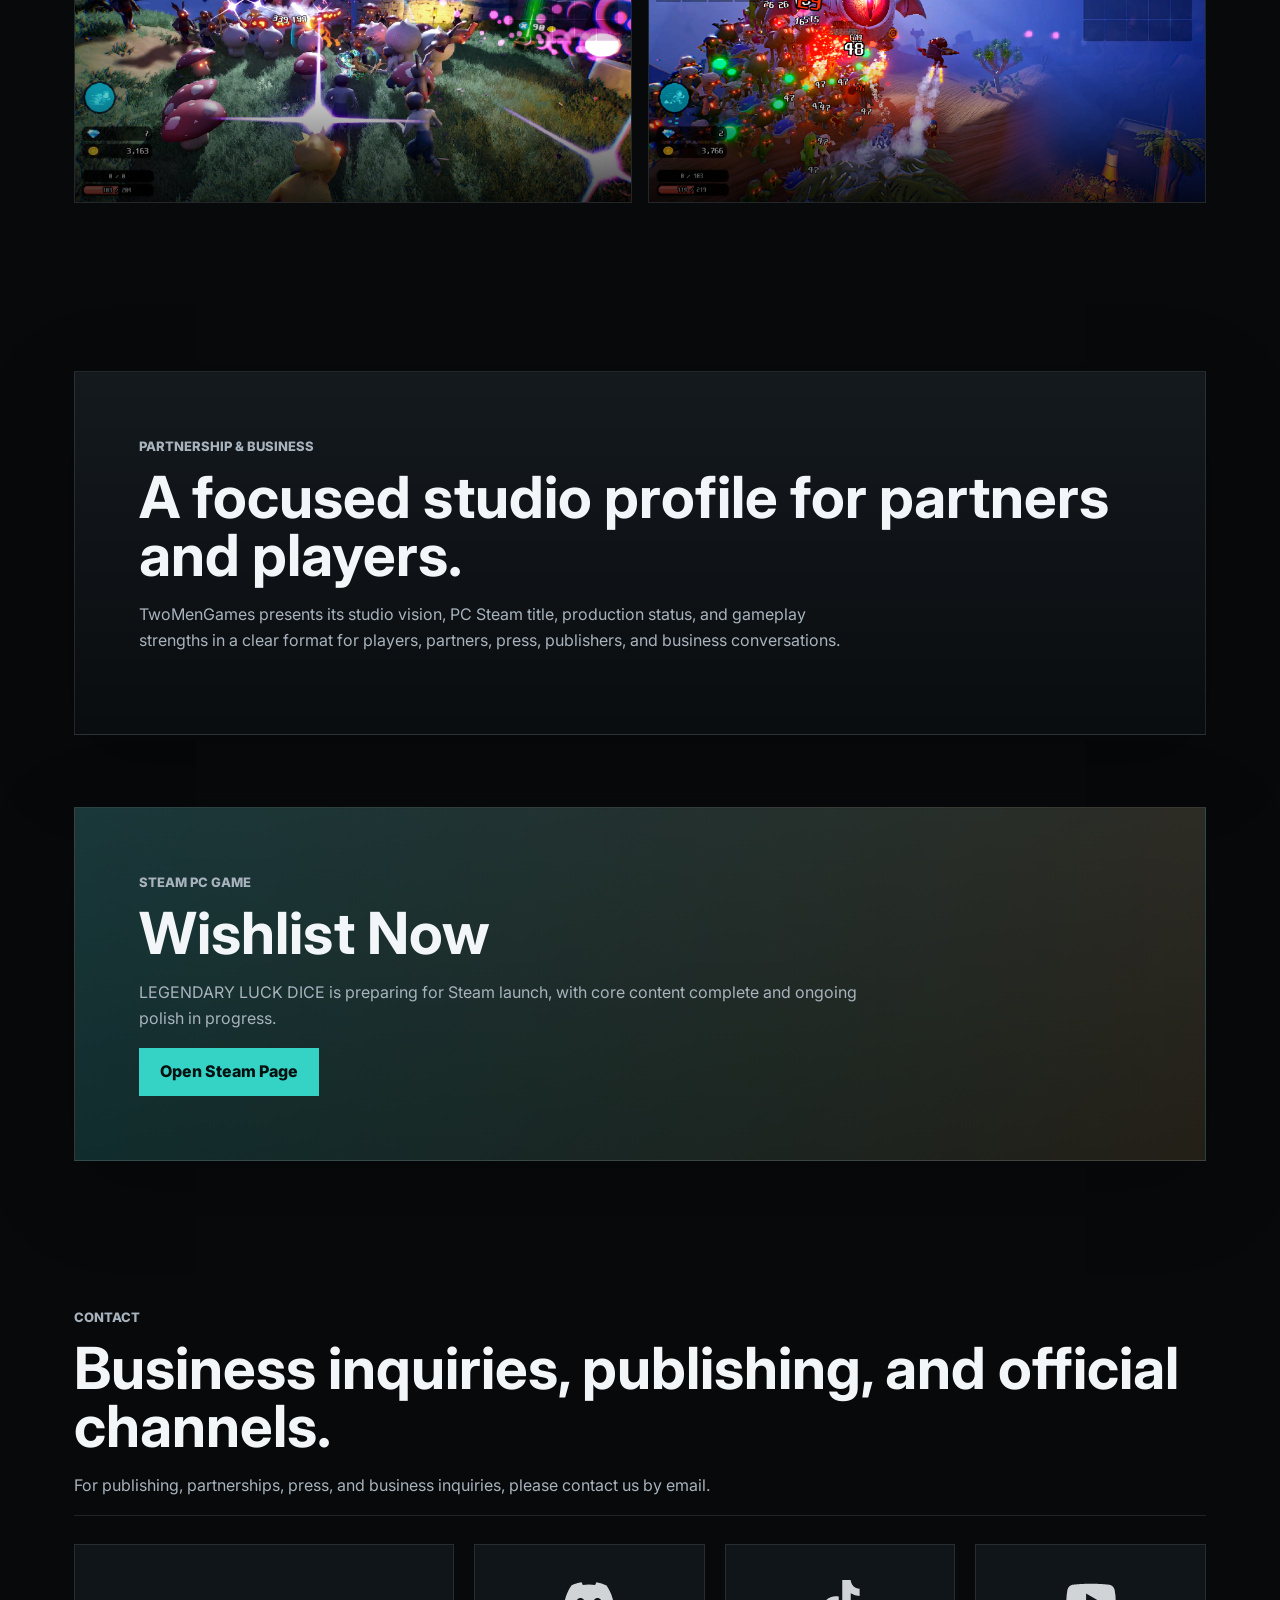
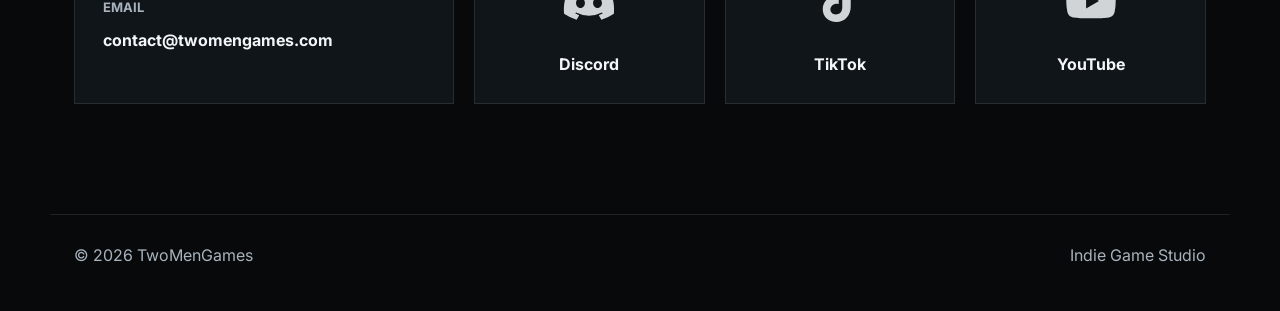
==== commit 4ad2d1a1: "Fix contact email link" ====
--- a/index.html
+++ b/index.html
@@ -227,8 +227,14 @@
           <p data-i18n="contactCopy">For publishing, partnerships, press, and business inquiries, please contact us by email.</p>
         </div>
         <div class="contact-grid reveal">
-          <a class="contact-card contact-email" href="mailto:contact@twomengames.com">
-            <span class="contact-value">contact@twomengames.com</span>
+          <a
+            class="contact-card contact-email"
+            href="mailto:contact@twomengames.com"
+          >
+            <span class="contact-label">Email</span>
+            <span class="contact-value">
+              contact@twomengames.com
+            </span>
           </a>
           <a class="contact-card" href="https://discord.com/channels/1492011396039180450/1492015751366709481" target="_blank" rel="noreferrer" aria-label="Discord">
             <svg class="contact-social-icon" viewBox="0 0 24 24" aria-hidden="true"><path d="M19.54 5.34A17.4 17.4 0 0 0 15.2 4c-.19.34-.4.8-.55 1.16a16.2 16.2 0 0 0-5.31 0A9.3 9.3 0 0 0 8.78 4c-1.52.26-2.98.72-4.33 1.34C1.7 9.48.96 13.52 1.33 17.5A17.6 17.6 0 0 0 6.66 20c.43-.58.8-1.2 1.13-1.86-.62-.23-1.2-.52-1.76-.86.15-.11.29-.22.43-.34a12.42 12.42 0 0 0 11.08 0c.14.12.28.23.43.34-.56.34-1.14.63-1.76.86.33.66.7 1.28 1.13 1.86a17.53 17.53 0 0 0 5.33-2.5c.43-4.61-.74-8.61-3.13-12.16ZM8.35 15.04c-1.04 0-1.9-.96-1.9-2.14s.84-2.14 1.9-2.14 1.92.97 1.9 2.14c0 1.18-.84 2.14-1.9 2.14Zm7.3 0c-1.04 0-1.9-.96-1.9-2.14s.84-2.14 1.9-2.14 1.92.97 1.9 2.14c0 1.18-.84 2.14-1.9 2.14Z"/></svg>
@@ -251,6 +257,6 @@
       <span data-i18n="footerTag">Indie Game Studio</span>
     </footer>
 
-    <script src="script.js?v=20260506-2"></script>
+    <script src="script.js?v=20260506-3"></script>
   </body>
 </html>
--- a/styles.css
+++ b/styles.css
@@ -565,12 +565,18 @@
   overflow: visible;
   padding: 28px;
   text-align: center;
-  transition: border-color 180ms ease, transform 180ms ease;
+  transition: border-color 180ms ease, opacity 180ms ease, transform 180ms ease;
 }
 
 .contact-card:hover {
   border-color: rgba(53, 210, 198, 0.55);
   transform: translateY(-2px);
+}
+
+.contact-card:focus-visible {
+  border-color: rgba(53, 210, 198, 0.75);
+  outline: 2px solid rgba(53, 210, 198, 0.35);
+  outline-offset: 4px;
 }
 
 .contact-social-icon,
@@ -589,8 +595,25 @@
 
 .contact-email {
   align-items: flex-start;
+  cursor: pointer;
   min-width: 380px;
   text-align: left;
+  transition: 0.2s ease;
+}
+
+.contact-email:hover {
+  opacity: 0.95;
+  transform: translateY(-2px);
+}
+
+.contact-label {
+  color: var(--muted);
+  display: block;
+  font-size: 13px;
+  font-weight: 700;
+  letter-spacing: 0;
+  margin-bottom: 12px;
+  text-transform: uppercase;
 }
 
 .contact-email .contact-value {
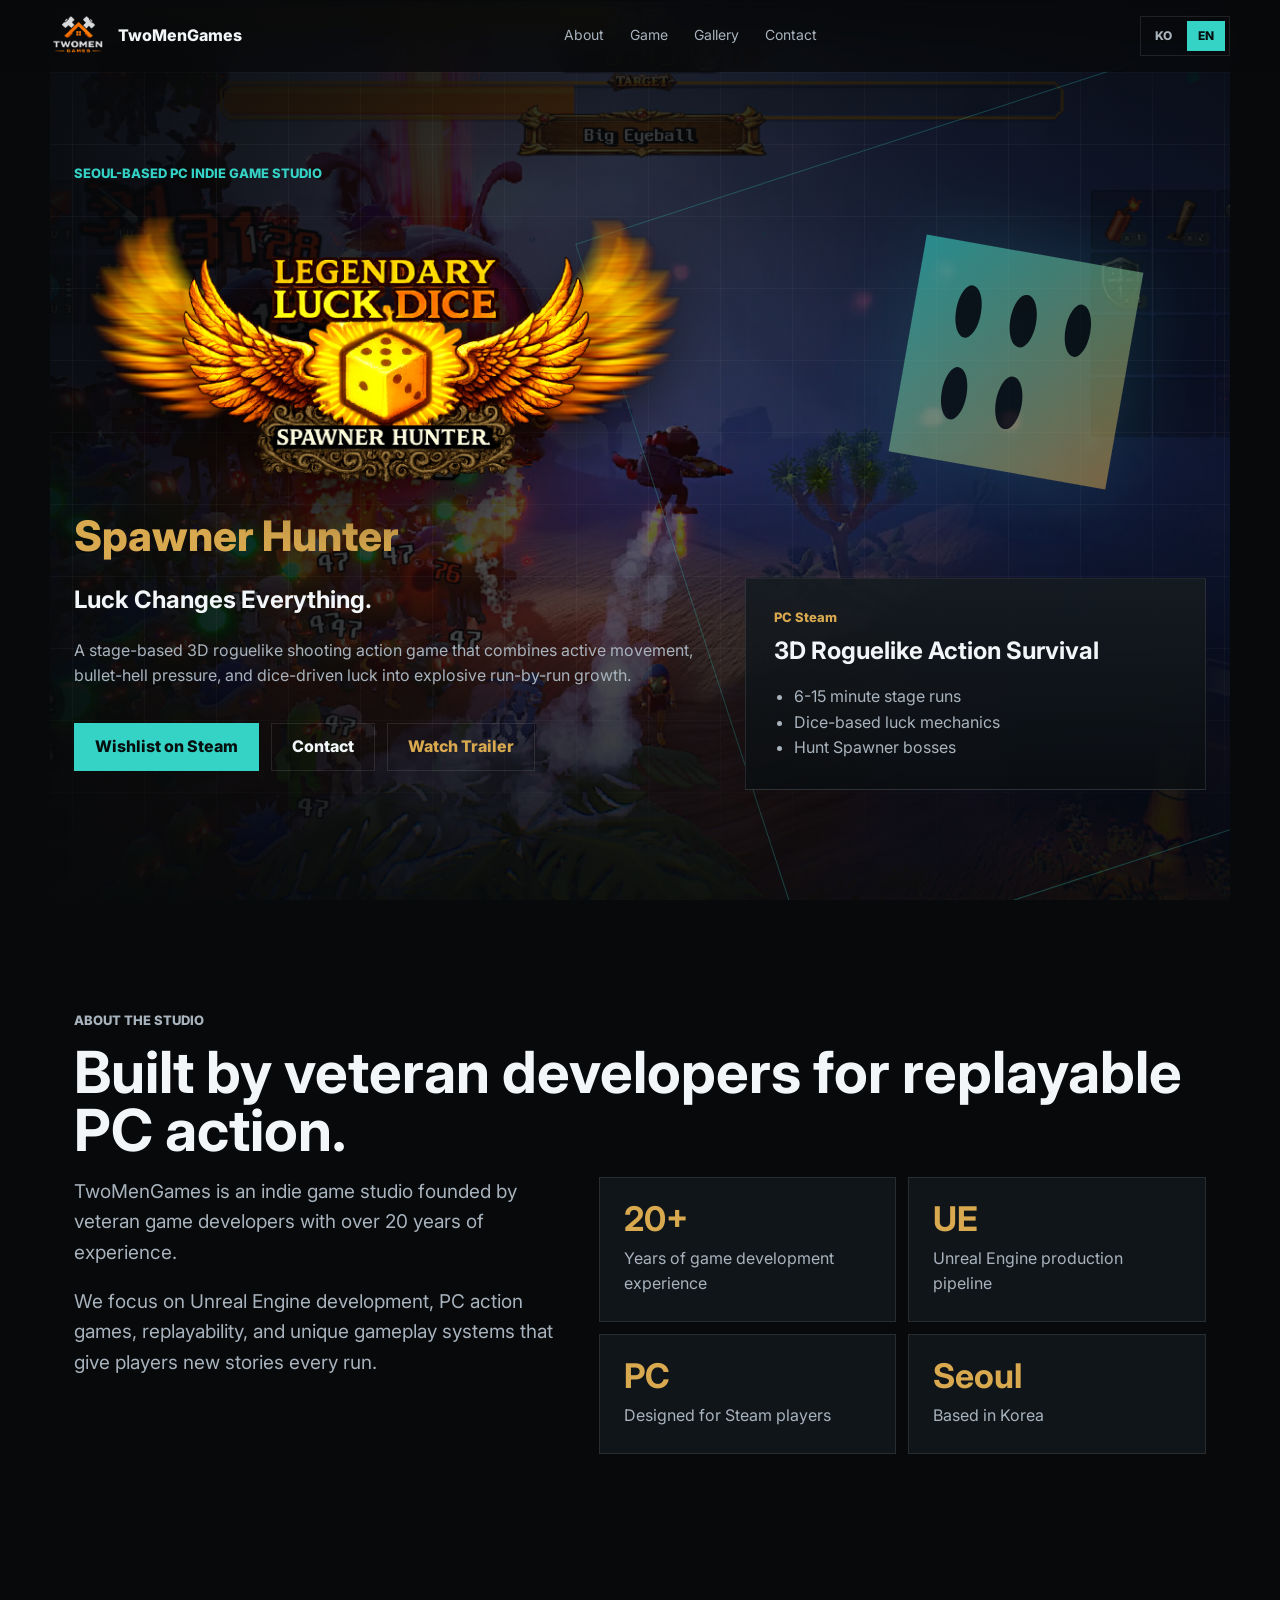
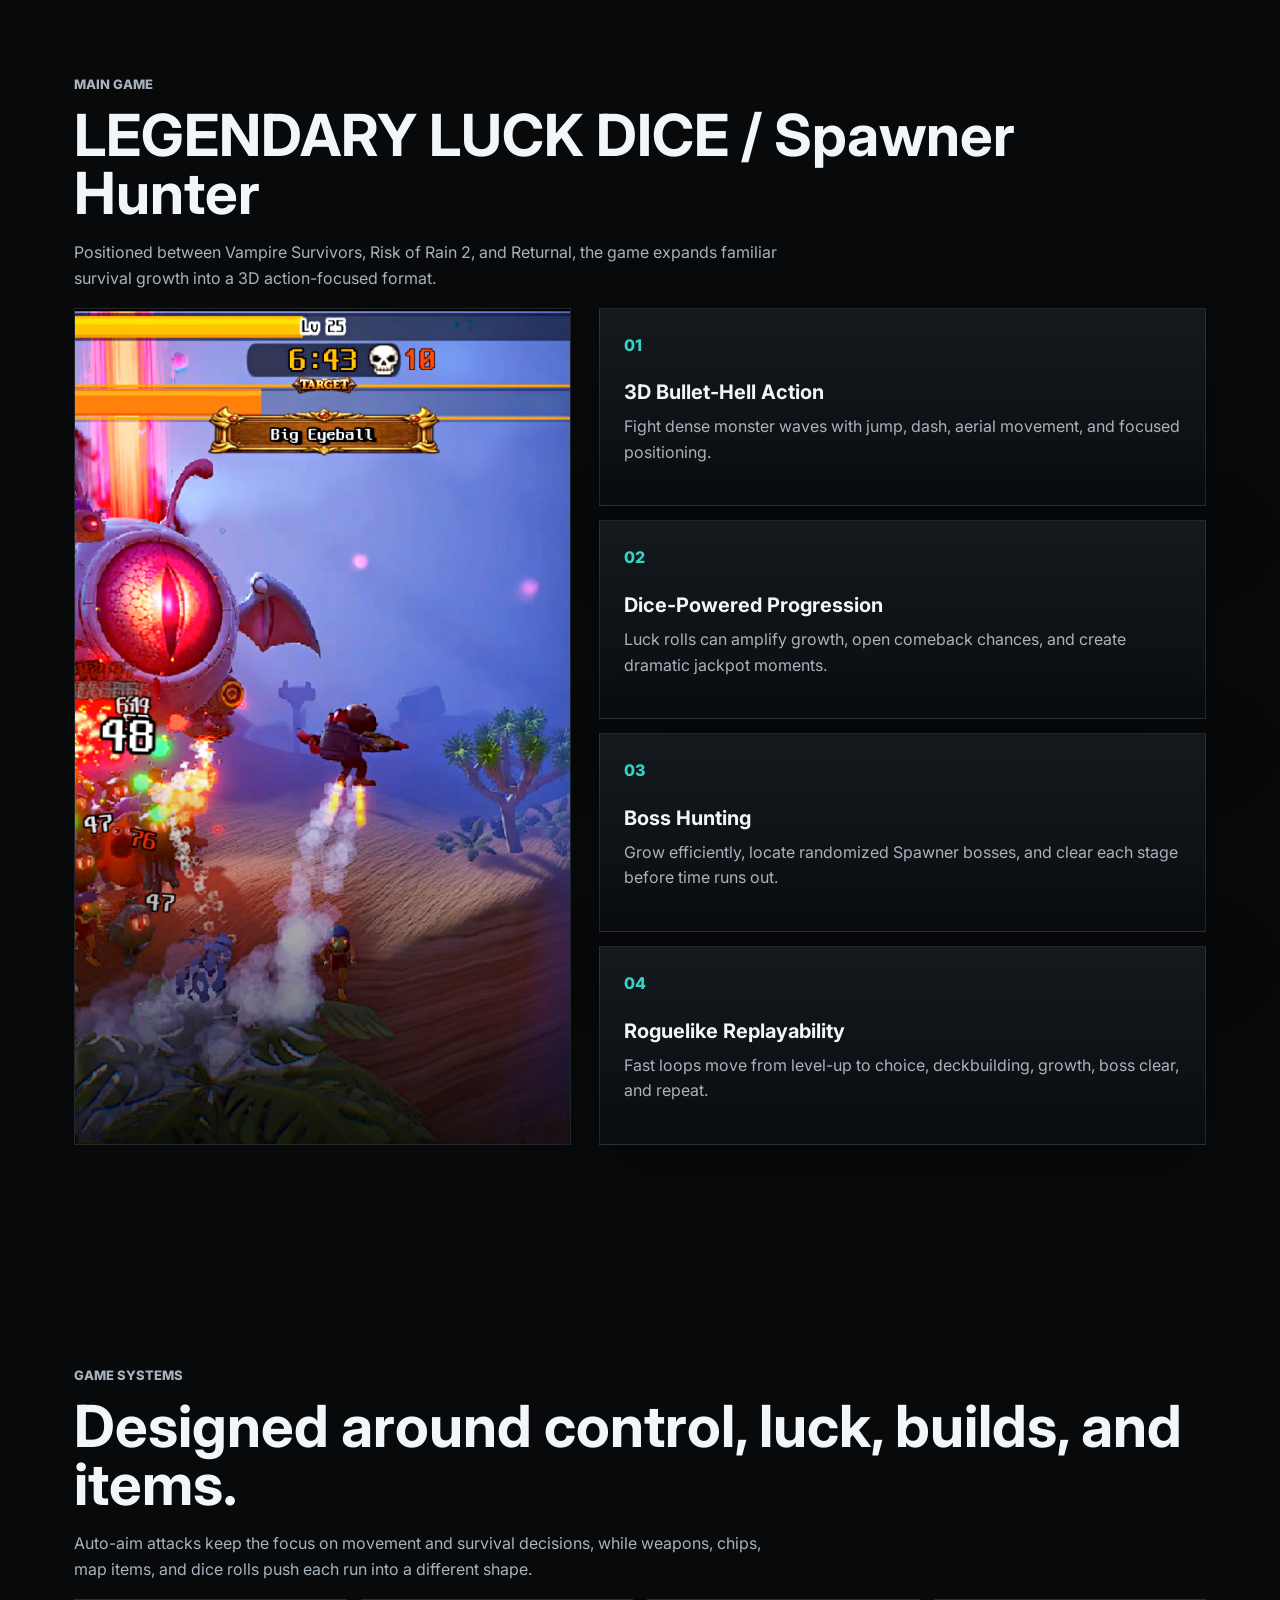
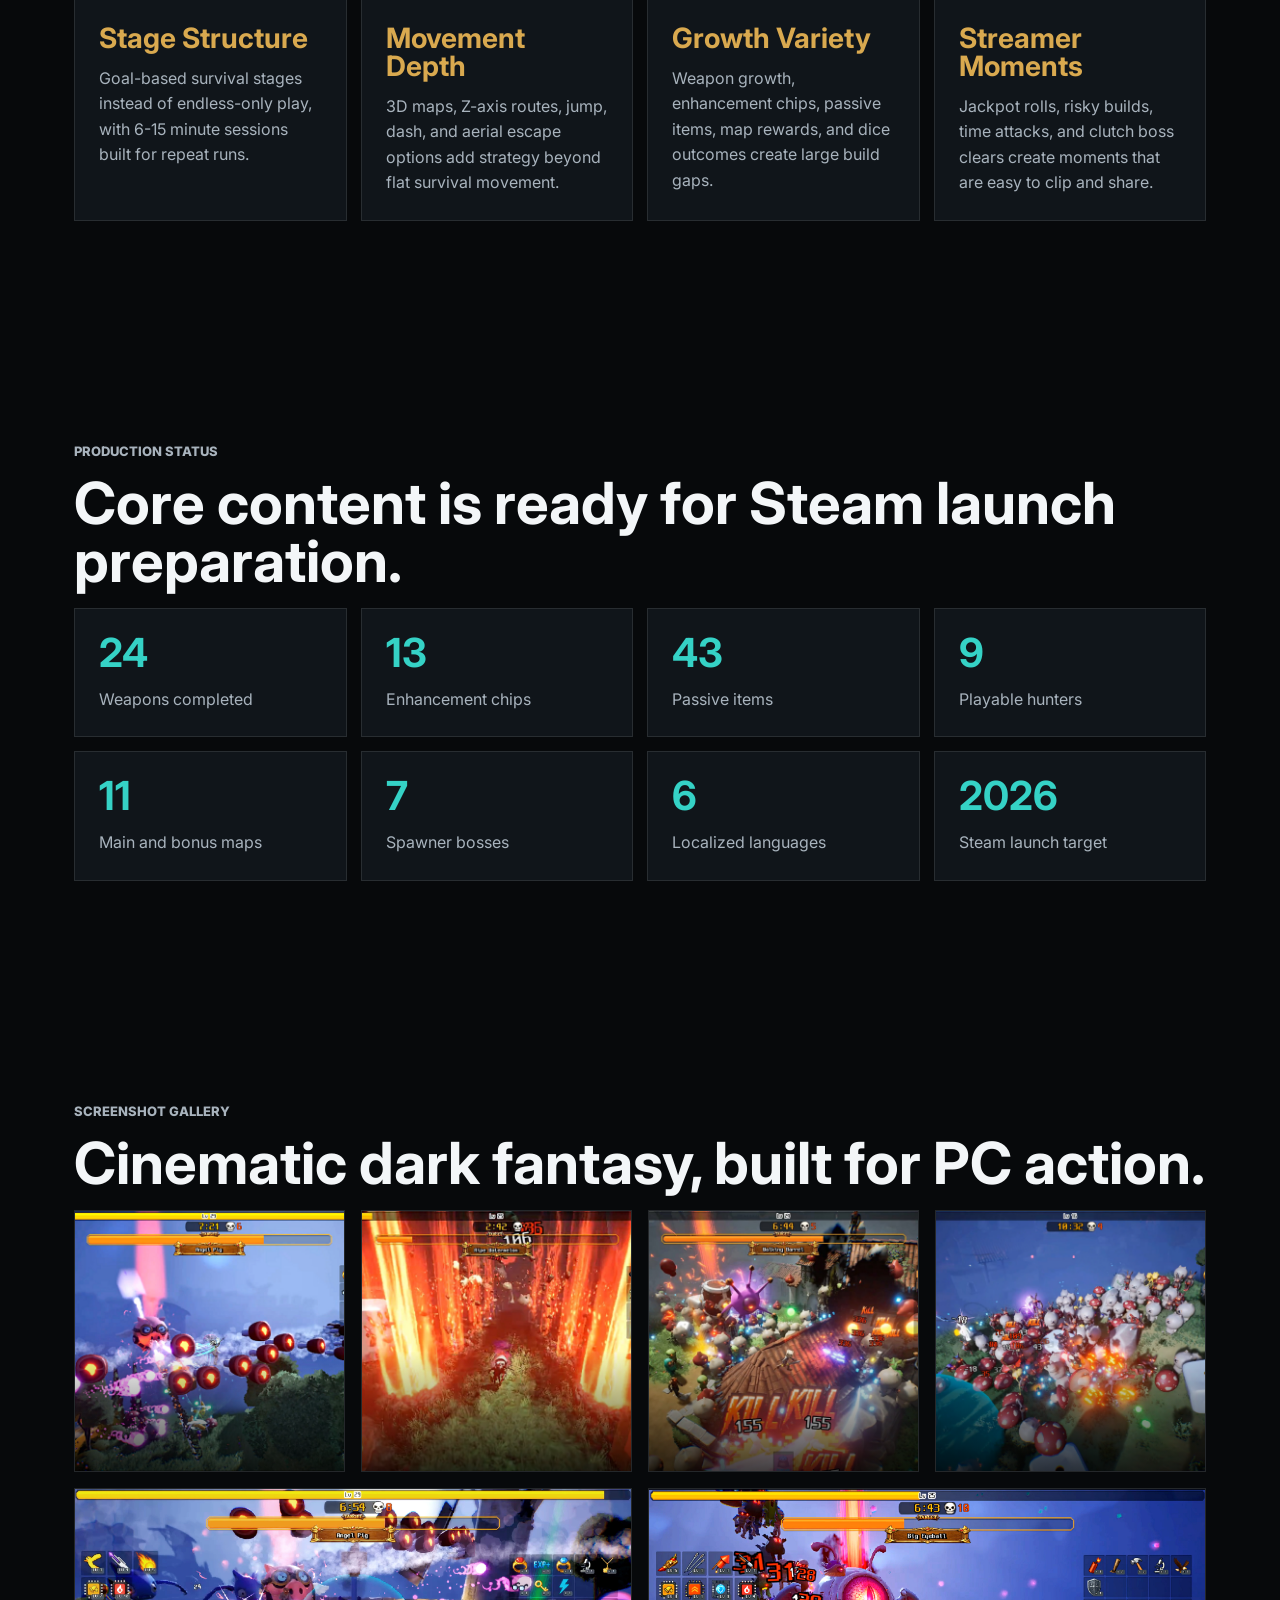
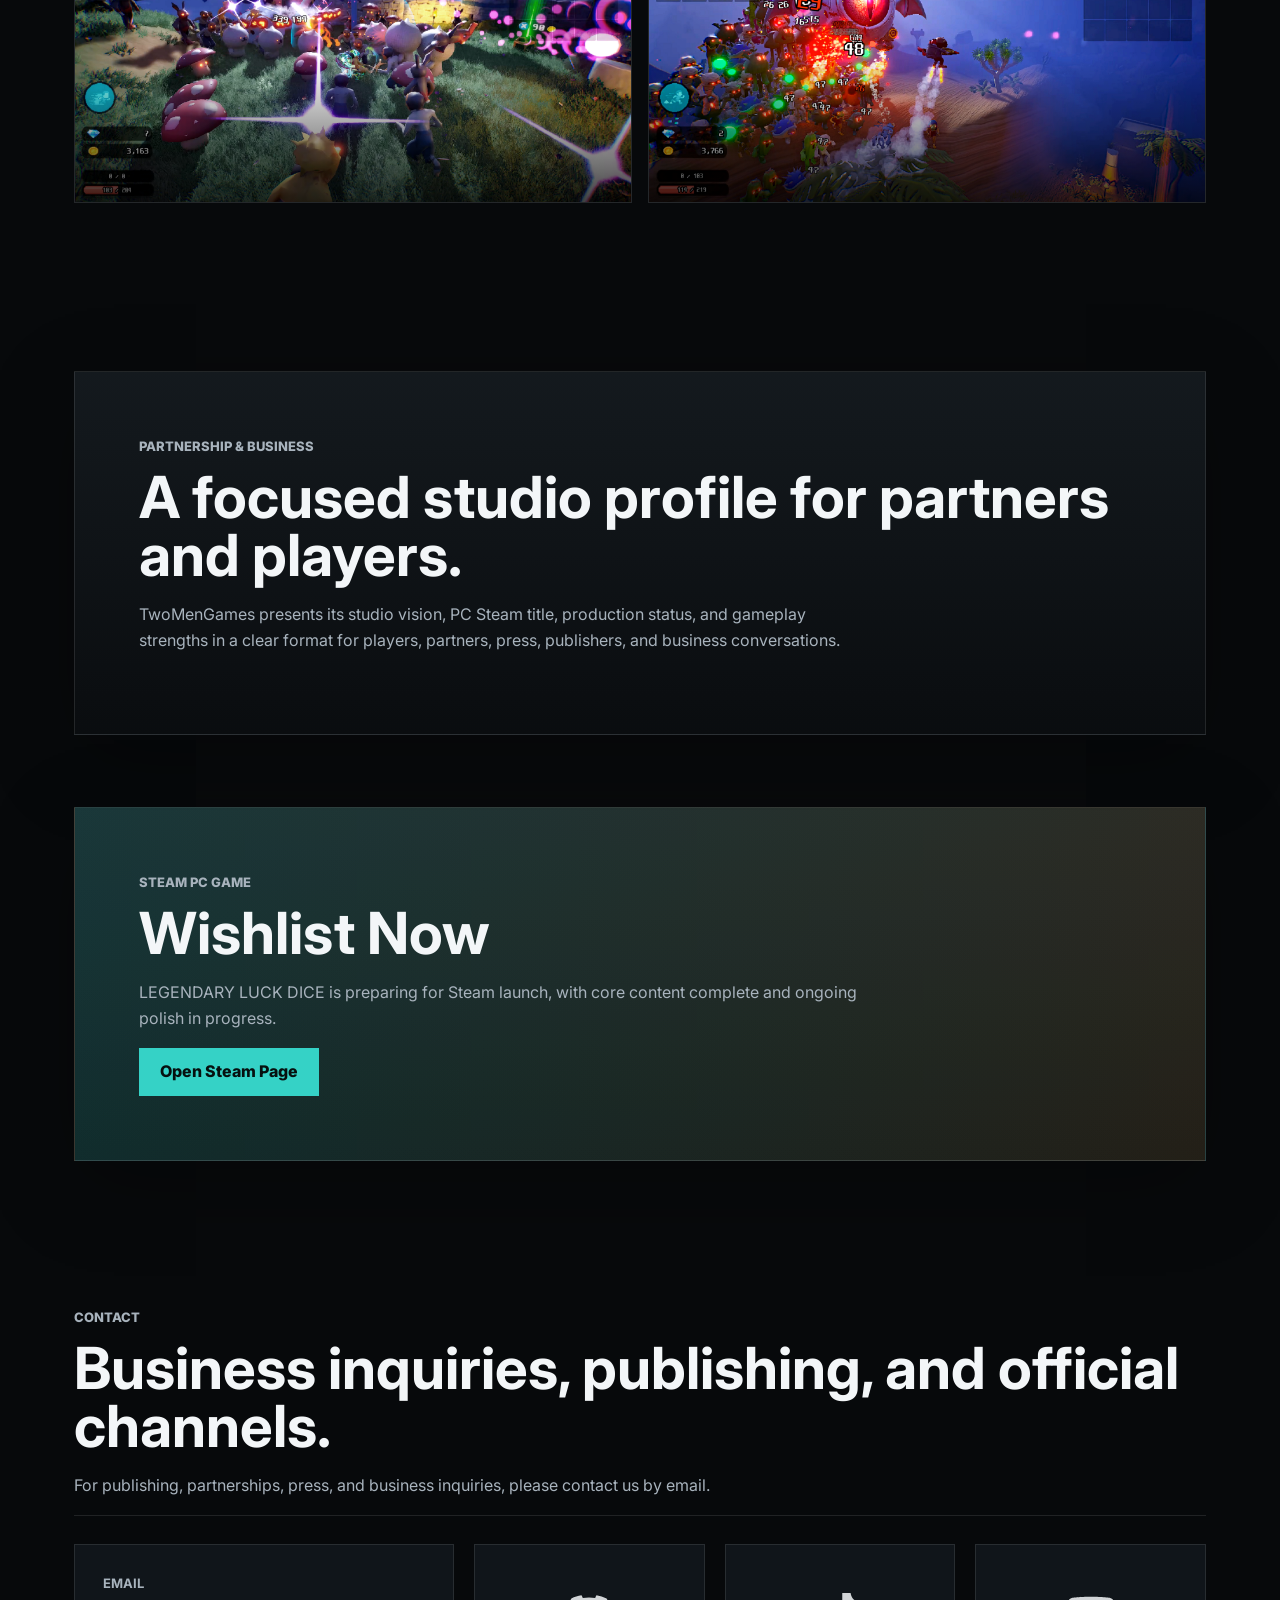
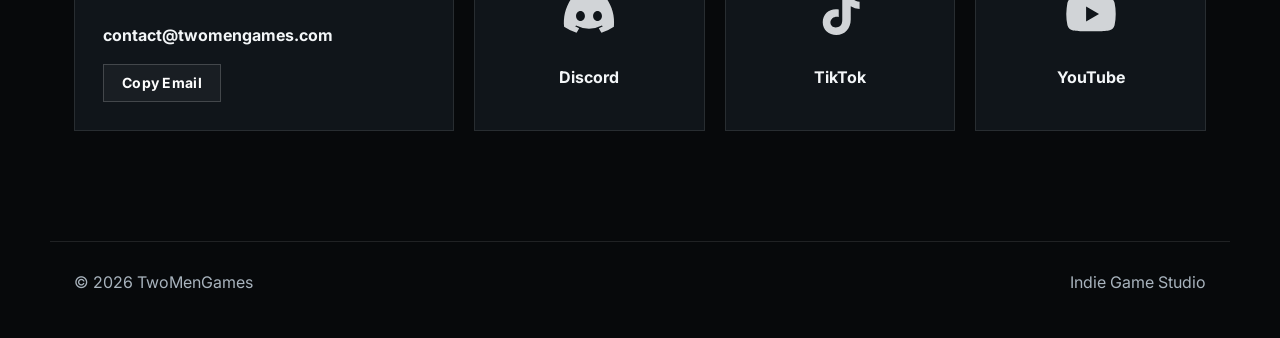
==== commit f7c9d4dc: "Add copy email button" ====
--- a/index.html
+++ b/index.html
@@ -227,15 +227,24 @@
           <p data-i18n="contactCopy">For publishing, partnerships, press, and business inquiries, please contact us by email.</p>
         </div>
         <div class="contact-grid reveal">
-          <a
-            class="contact-card contact-email"
-            href="mailto:contact@twomengames.com"
-          >
+          <!--email_off-->
+          <div class="contact-card contact-email">
             <span class="contact-label">Email</span>
-            <span class="contact-value">
-              contact@twomengames.com
-            </span>
-          </a>
+            <a class="contact-email-link" href="mailto:contact@twomengames.com">
+              <span class="contact-value">
+                contact@twomengames.com
+              </span>
+            </a>
+            <button
+              type="button"
+              class="copy-email-button"
+              data-email="contact@twomengames.com"
+              aria-live="polite"
+            >
+              Copy Email
+            </button>
+          </div>
+          <!--/email_off-->
           <a class="contact-card" href="https://discord.com/channels/1492011396039180450/1492015751366709481" target="_blank" rel="noreferrer" aria-label="Discord">
             <svg class="contact-social-icon" viewBox="0 0 24 24" aria-hidden="true"><path d="M19.54 5.34A17.4 17.4 0 0 0 15.2 4c-.19.34-.4.8-.55 1.16a16.2 16.2 0 0 0-5.31 0A9.3 9.3 0 0 0 8.78 4c-1.52.26-2.98.72-4.33 1.34C1.7 9.48.96 13.52 1.33 17.5A17.6 17.6 0 0 0 6.66 20c.43-.58.8-1.2 1.13-1.86-.62-.23-1.2-.52-1.76-.86.15-.11.29-.22.43-.34a12.42 12.42 0 0 0 11.08 0c.14.12.28.23.43.34-.56.34-1.14.63-1.76.86.33.66.7 1.28 1.13 1.86a17.53 17.53 0 0 0 5.33-2.5c.43-4.61-.74-8.61-3.13-12.16ZM8.35 15.04c-1.04 0-1.9-.96-1.9-2.14s.84-2.14 1.9-2.14 1.92.97 1.9 2.14c0 1.18-.84 2.14-1.9 2.14Zm7.3 0c-1.04 0-1.9-.96-1.9-2.14s.84-2.14 1.9-2.14 1.92.97 1.9 2.14c0 1.18-.84 2.14-1.9 2.14Z"/></svg>
             <span class="contact-value">Discord</span>
@@ -257,6 +266,6 @@
       <span data-i18n="footerTag">Indie Game Studio</span>
     </footer>
 
-    <script src="script.js?v=20260506-3"></script>
+    <script src="script.js?v=20260506-5"></script>
   </body>
 </html>
--- a/styles.css
+++ b/styles.css
@@ -595,15 +595,10 @@
 
 .contact-email {
   align-items: flex-start;
-  cursor: pointer;
+  gap: 18px;
+  justify-content: center;
   min-width: 380px;
   text-align: left;
-  transition: 0.2s ease;
-}
-
-.contact-email:hover {
-  opacity: 0.95;
-  transform: translateY(-2px);
 }
 
 .contact-label {
@@ -616,10 +611,54 @@
   text-transform: uppercase;
 }
 
+.contact-email-link {
+  color: inherit;
+  max-width: 100%;
+  text-decoration: none;
+}
+
+.contact-email-link:focus-visible {
+  outline: 2px solid rgba(53, 210, 198, 0.35);
+  outline-offset: 4px;
+}
+
 .contact-email .contact-value {
   overflow-wrap: normal;
   white-space: nowrap;
   word-break: normal;
+}
+
+.copy-email-button {
+  align-items: center;
+  background: rgba(255, 255, 255, 0.04);
+  border: 1px solid rgba(255, 255, 255, 0.18);
+  color: #ffffff;
+  cursor: pointer;
+  display: inline-flex;
+  font: inherit;
+  font-size: 14px;
+  font-weight: 700;
+  justify-content: center;
+  letter-spacing: 0.02em;
+  min-height: 38px;
+  padding: 0 18px;
+  transition: background 0.2s ease, border-color 0.2s ease, opacity 0.2s ease, transform 0.2s ease;
+}
+
+.copy-email-button:hover {
+  background: rgba(255, 255, 255, 0.09);
+  border-color: rgba(255, 255, 255, 0.32);
+  transform: translateY(-1px);
+}
+
+.copy-email-button:active {
+  transform: translateY(0);
+}
+
+.copy-email-button:focus-visible {
+  border-color: rgba(53, 210, 198, 0.75);
+  outline: 2px solid rgba(53, 210, 198, 0.35);
+  outline-offset: 3px;
 }
 
 .contact-value {
@@ -801,6 +840,15 @@
     word-break: break-word;
   }
 
+  .contact-email {
+    align-items: center;
+    text-align: center;
+  }
+
+  .copy-email-button {
+    width: auto;
+  }
+
   .contact-social-icon,
   .contact-card svg,
   .contact-card img {
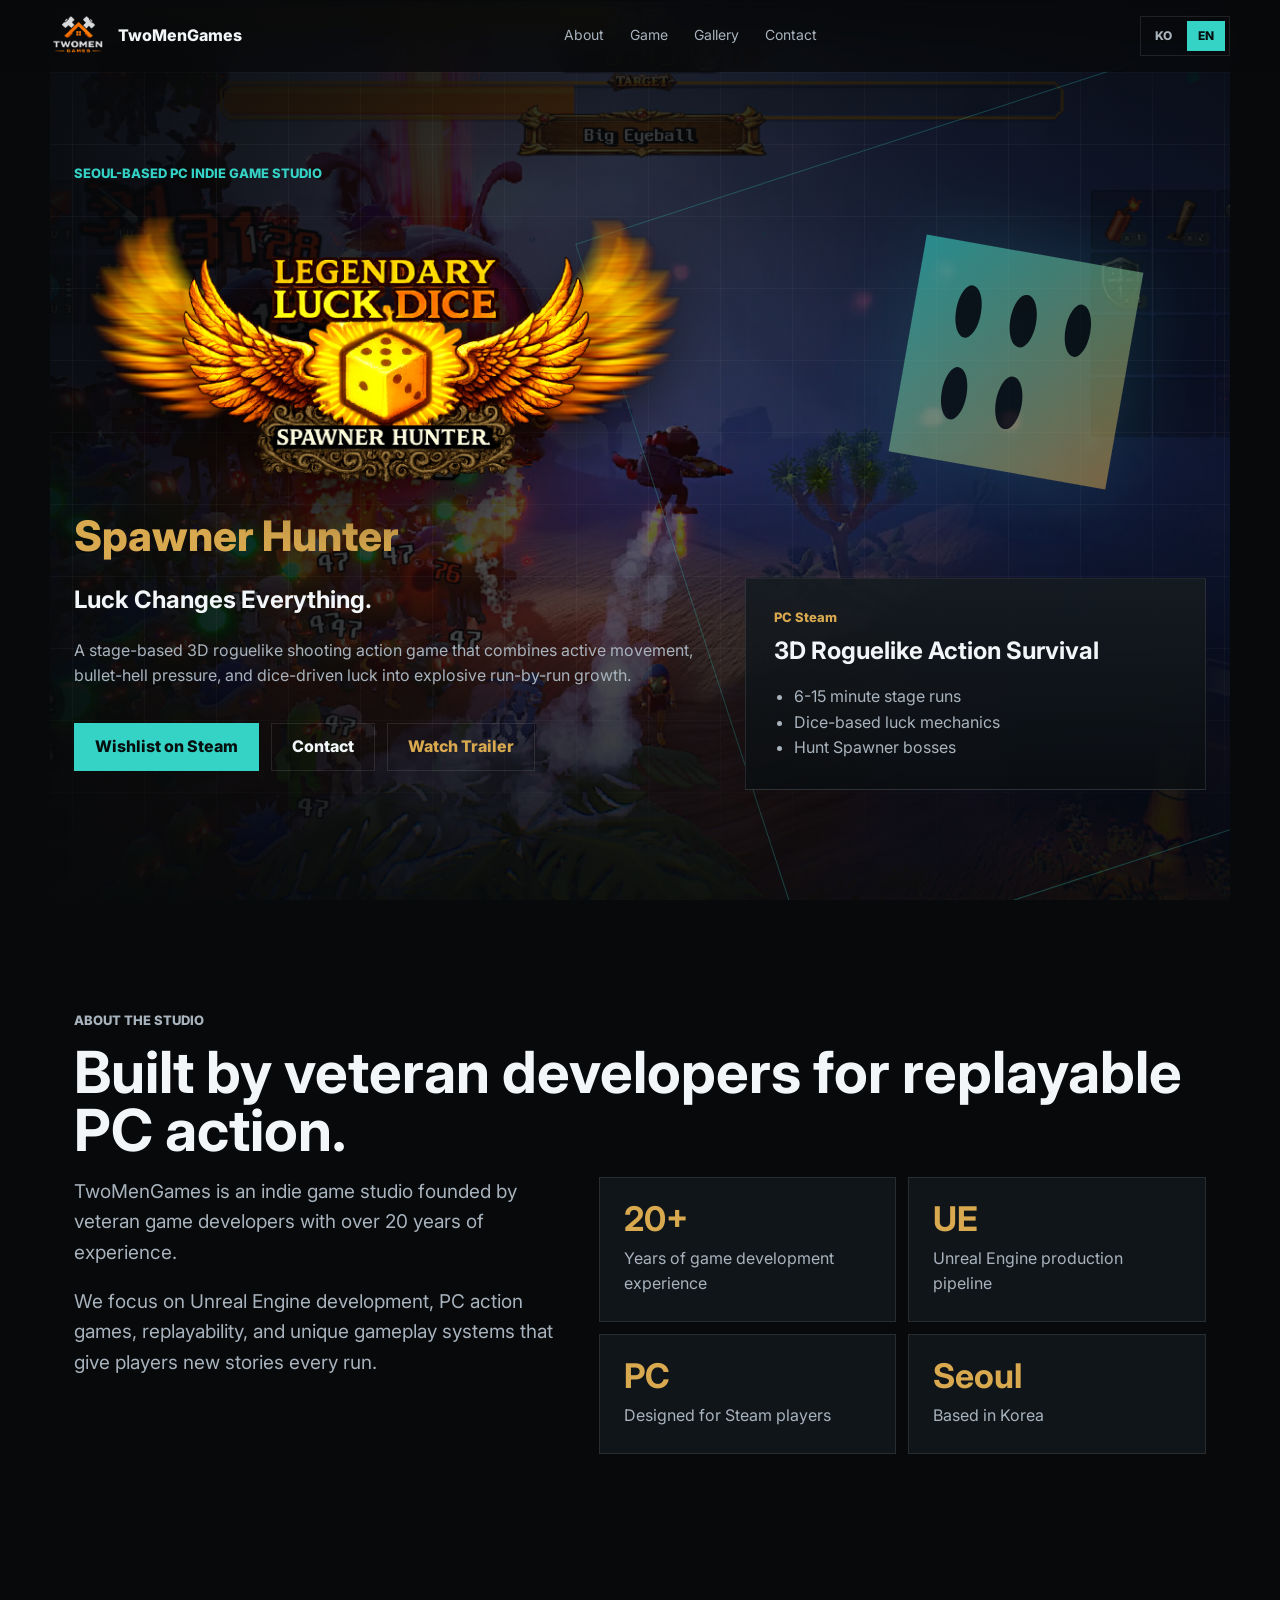
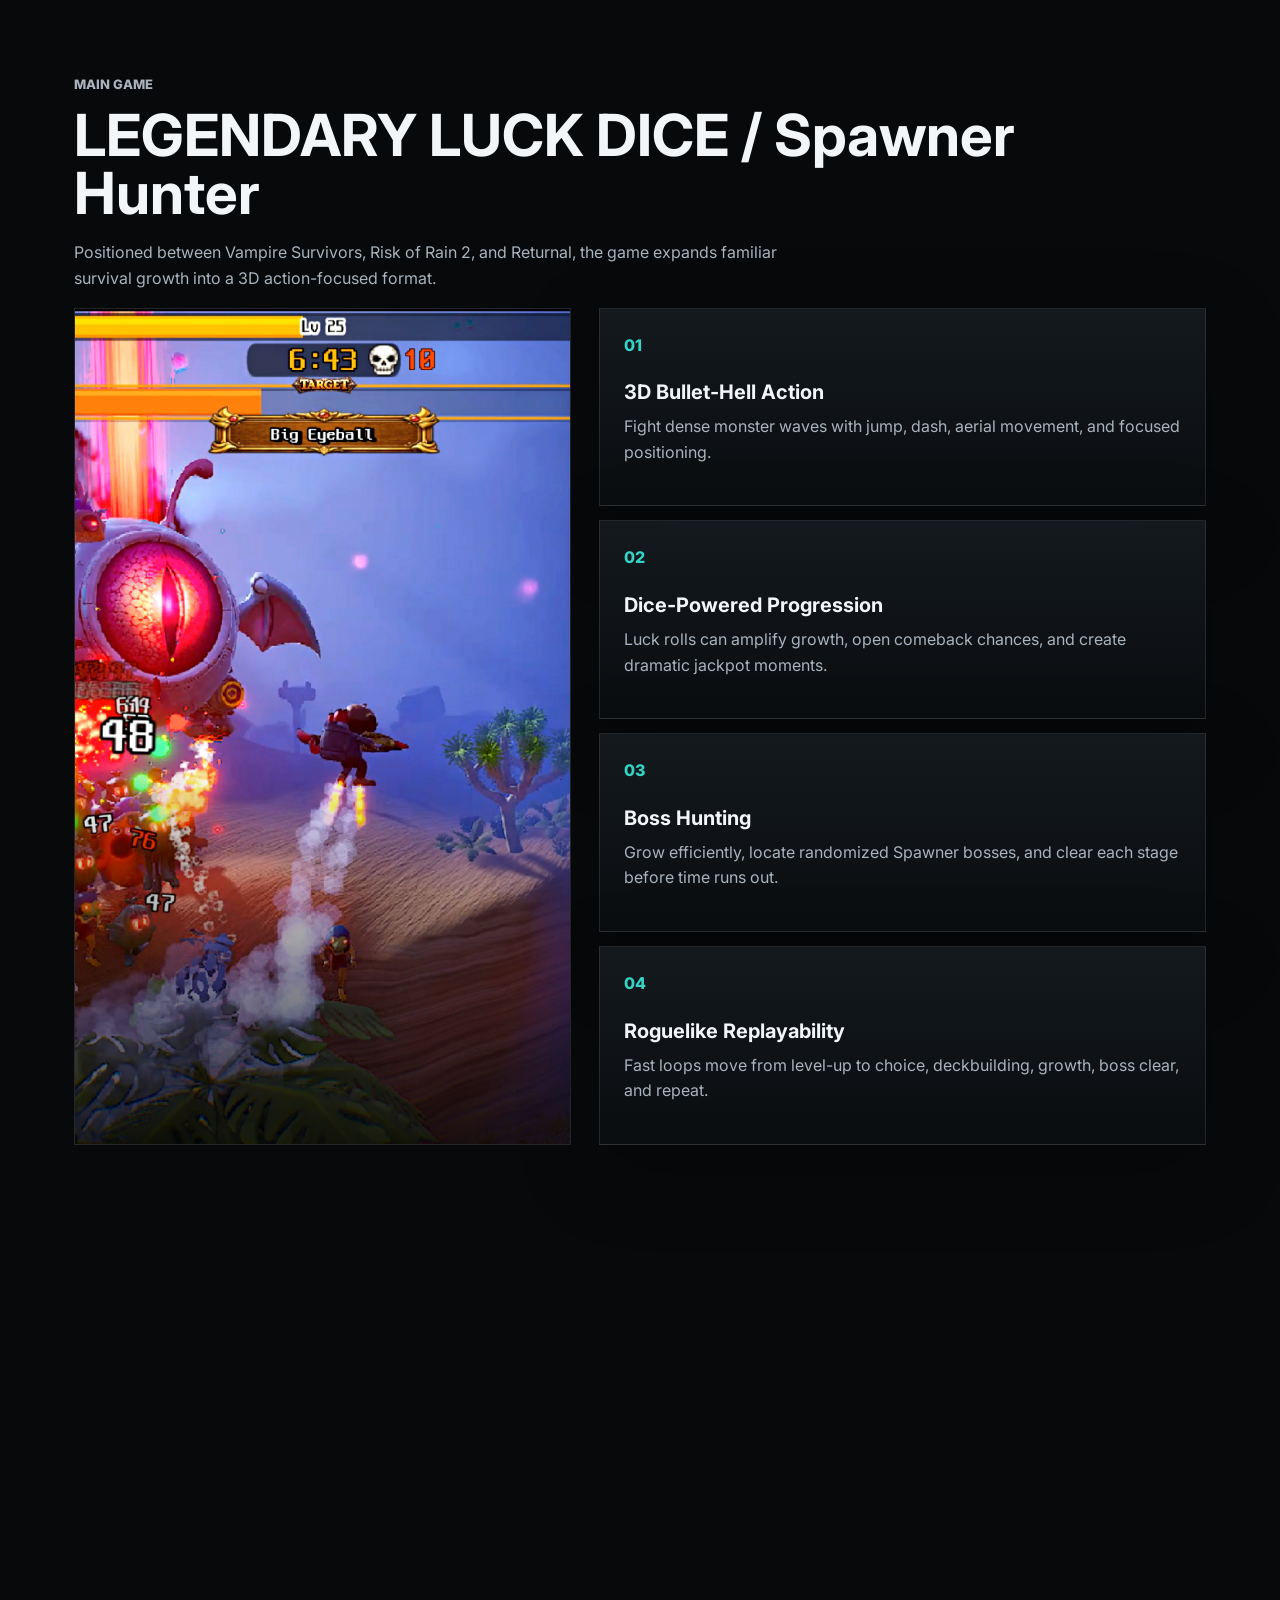
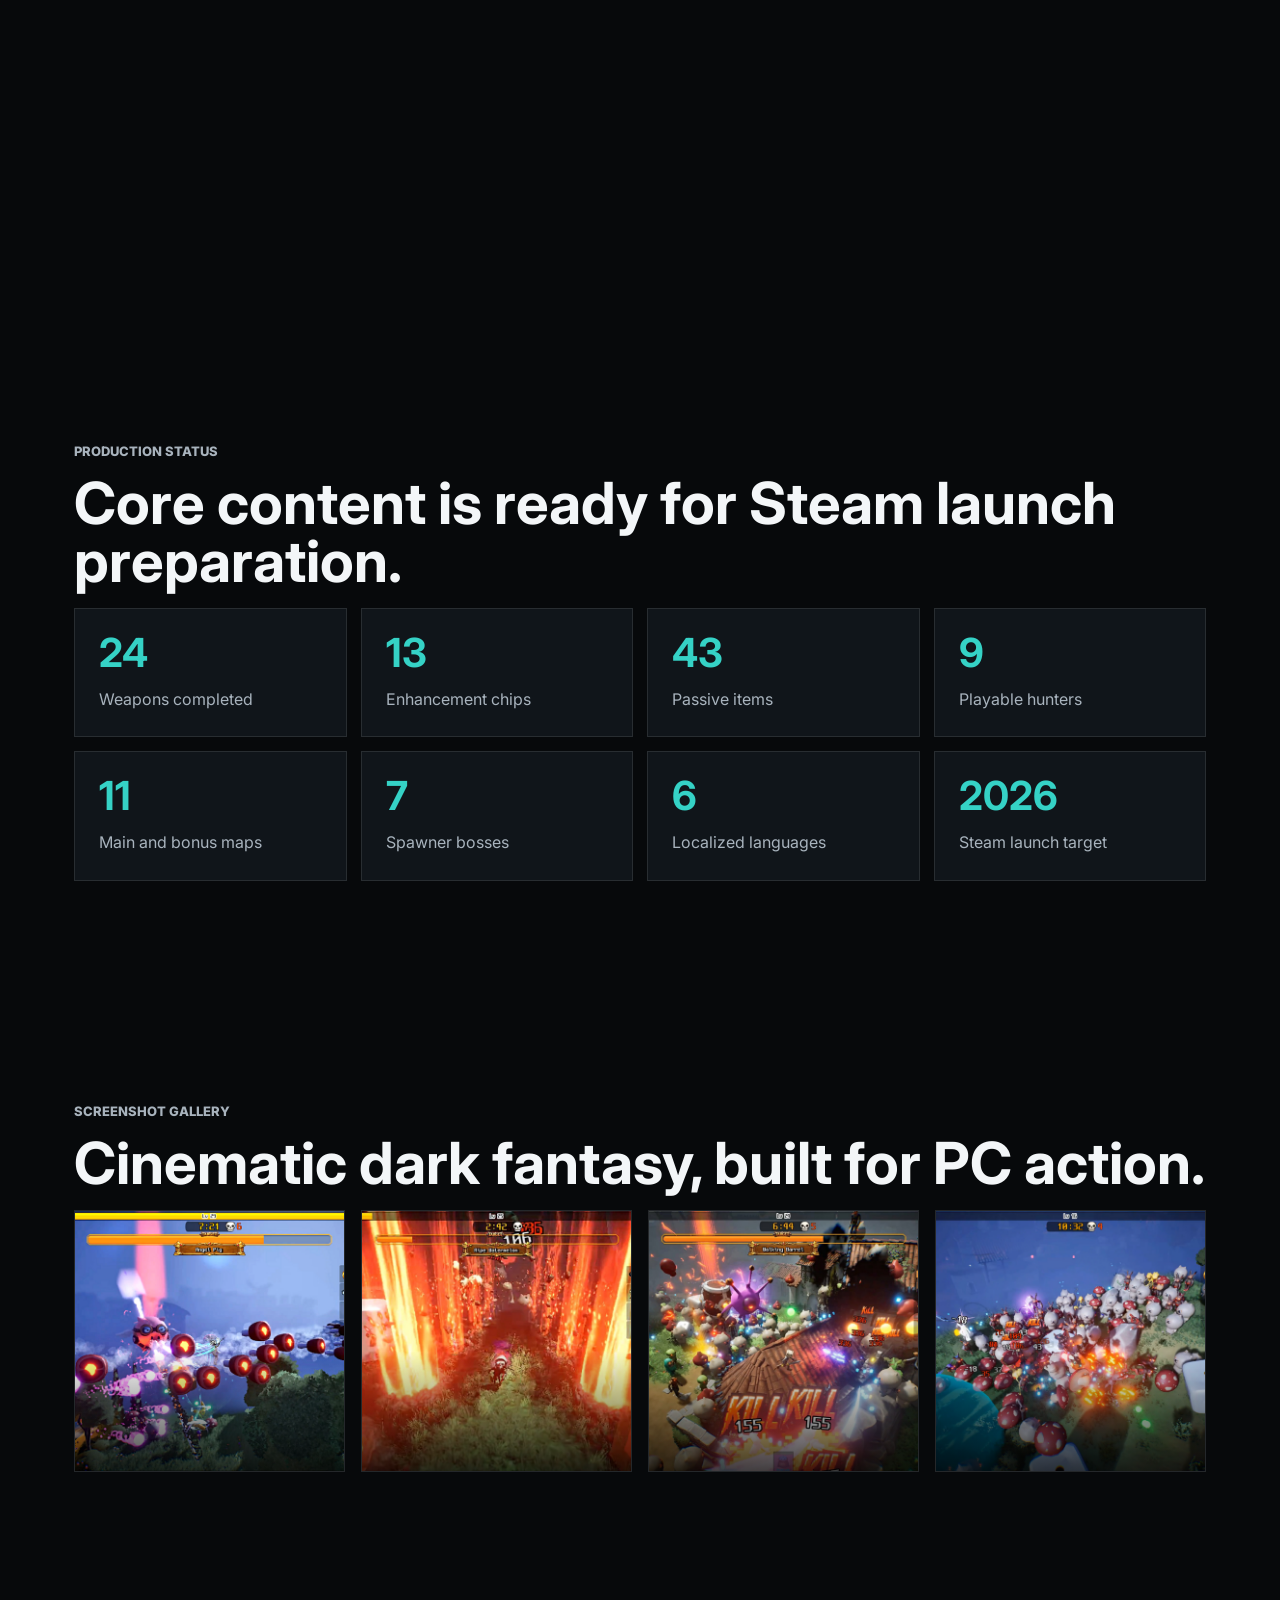
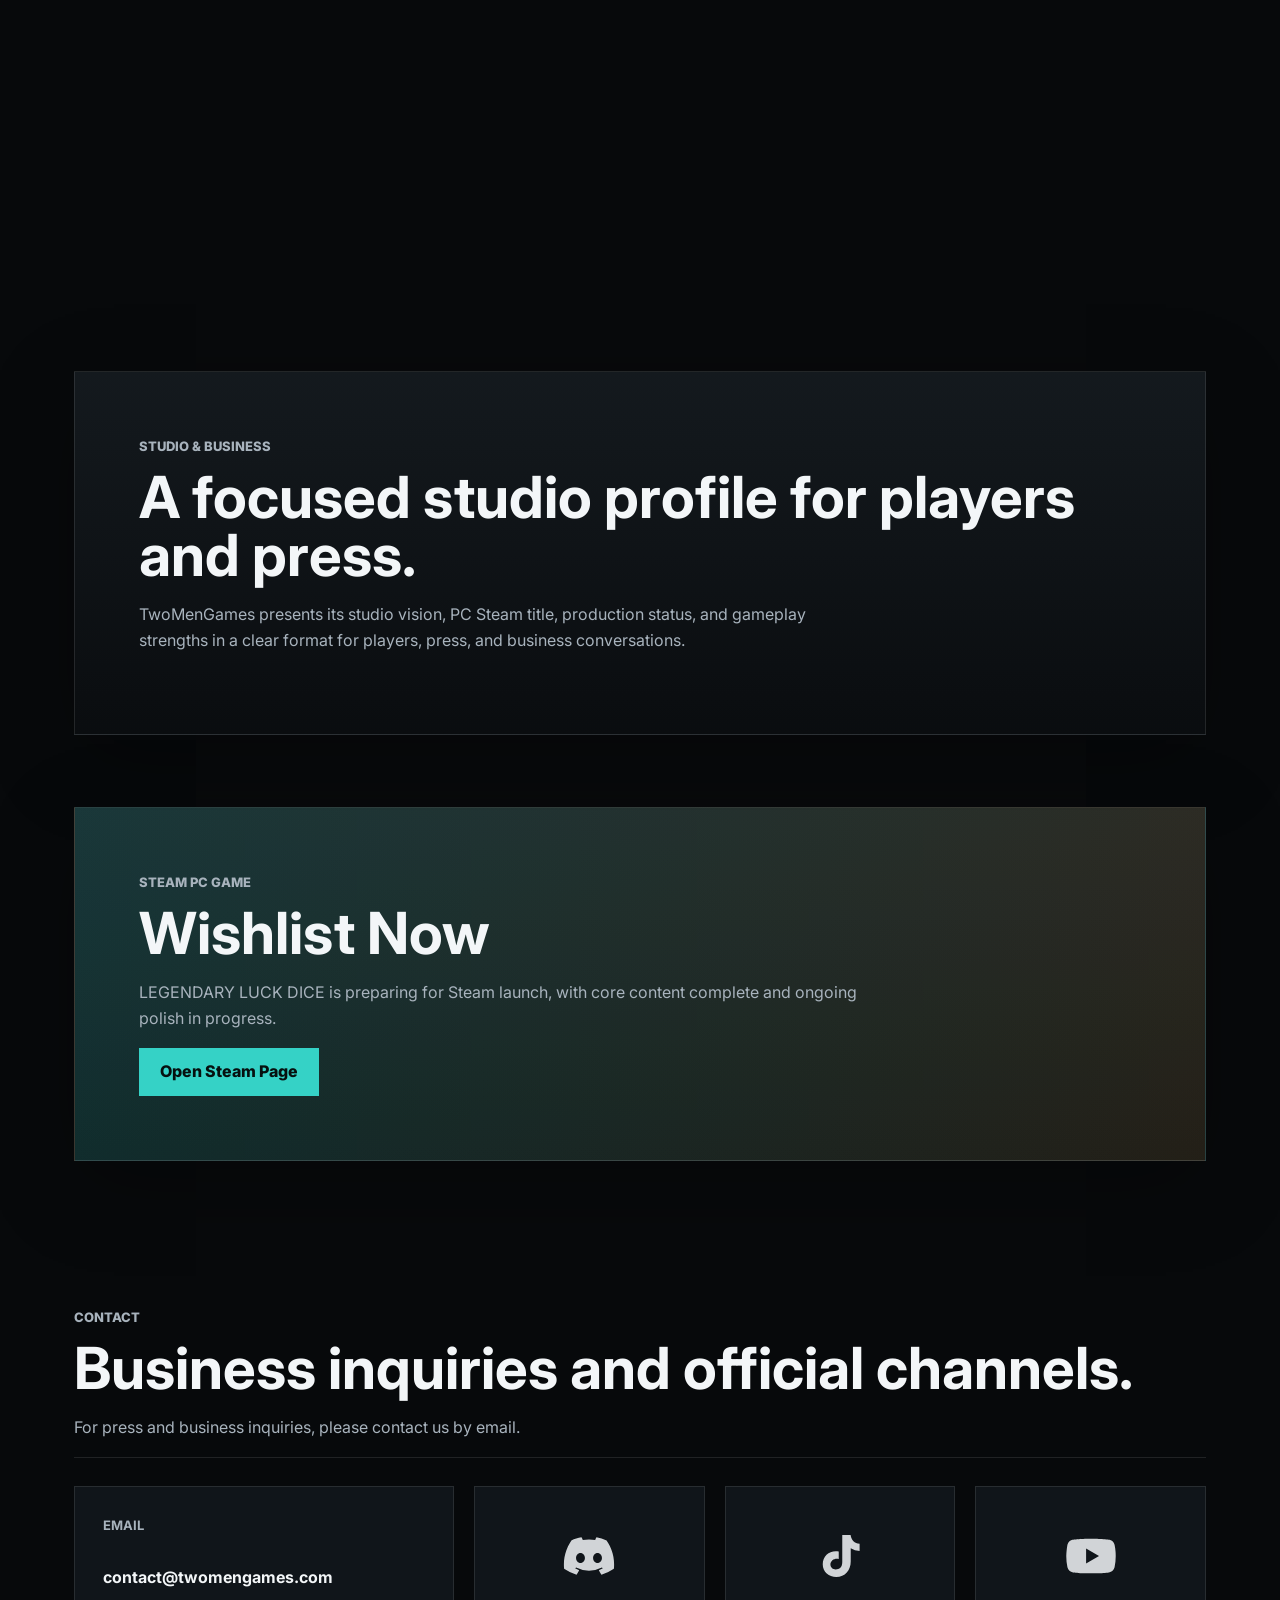
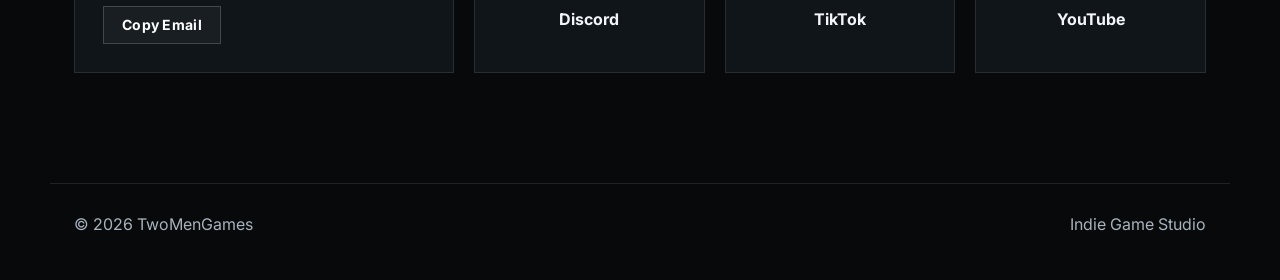
==== commit 5e077eb4: "Remove publisher proposal copy" ====
--- a/index.html
+++ b/index.html
@@ -201,12 +201,11 @@
 
       <section id="press-kit" class="section press">
         <div class="press-inner reveal">
-          <p class="eyebrow" data-i18n="pressEyebrow">Partnership & Business</p>
-          <h2 data-i18n="pressTitle">A focused studio profile for partners and players.</h2>
+          <p class="eyebrow" data-i18n="pressEyebrow">Studio & Business</p>
+          <h2 data-i18n="pressTitle">A focused studio profile for players and press.</h2>
           <p data-i18n="pressCopy">
             TwoMenGames presents its studio vision, PC Steam title, production status,
-            and gameplay strengths in a clear format for players, partners, press,
-            publishers, and business conversations.
+            and gameplay strengths in a clear format for players, press, and business conversations.
           </p>
         </div>
       </section>
@@ -223,8 +222,8 @@
       <section id="contact" class="section contact">
         <div class="section-heading reveal">
           <p class="eyebrow" data-i18n="contactEyebrow">Contact</p>
-          <h2 data-i18n="contactTitle">Business inquiries, publishing, and support applications.</h2>
-          <p data-i18n="contactCopy">For publishing, partnerships, press, and business inquiries, please contact us by email.</p>
+          <h2 data-i18n="contactTitle">Business inquiries and official channels.</h2>
+          <p data-i18n="contactCopy">For press and business inquiries, please contact us by email.</p>
         </div>
         <div class="contact-grid reveal">
           <!--email_off-->
@@ -266,6 +265,6 @@
       <span data-i18n="footerTag">Indie Game Studio</span>
     </footer>
 
-    <script src="script.js?v=20260506-5"></script>
+    <script src="script.js?v=20260613-1"></script>
   </body>
 </html>
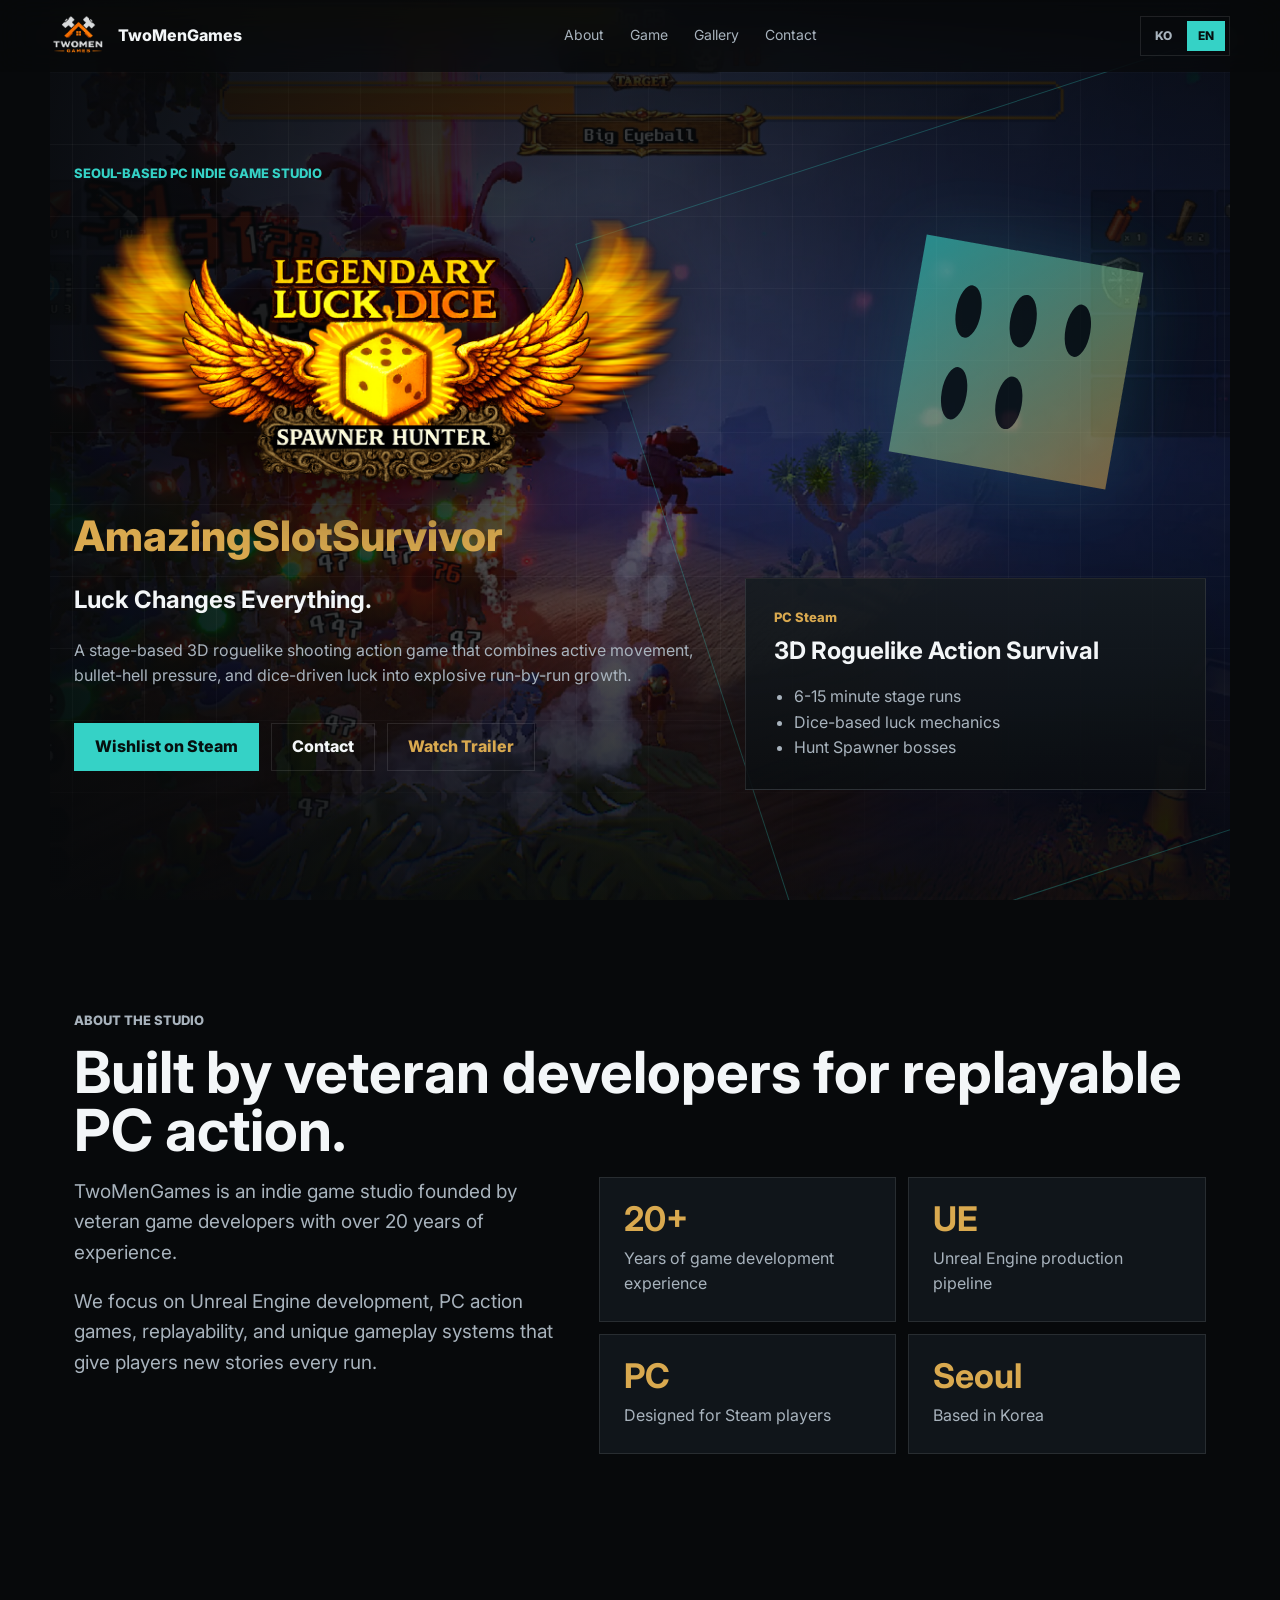
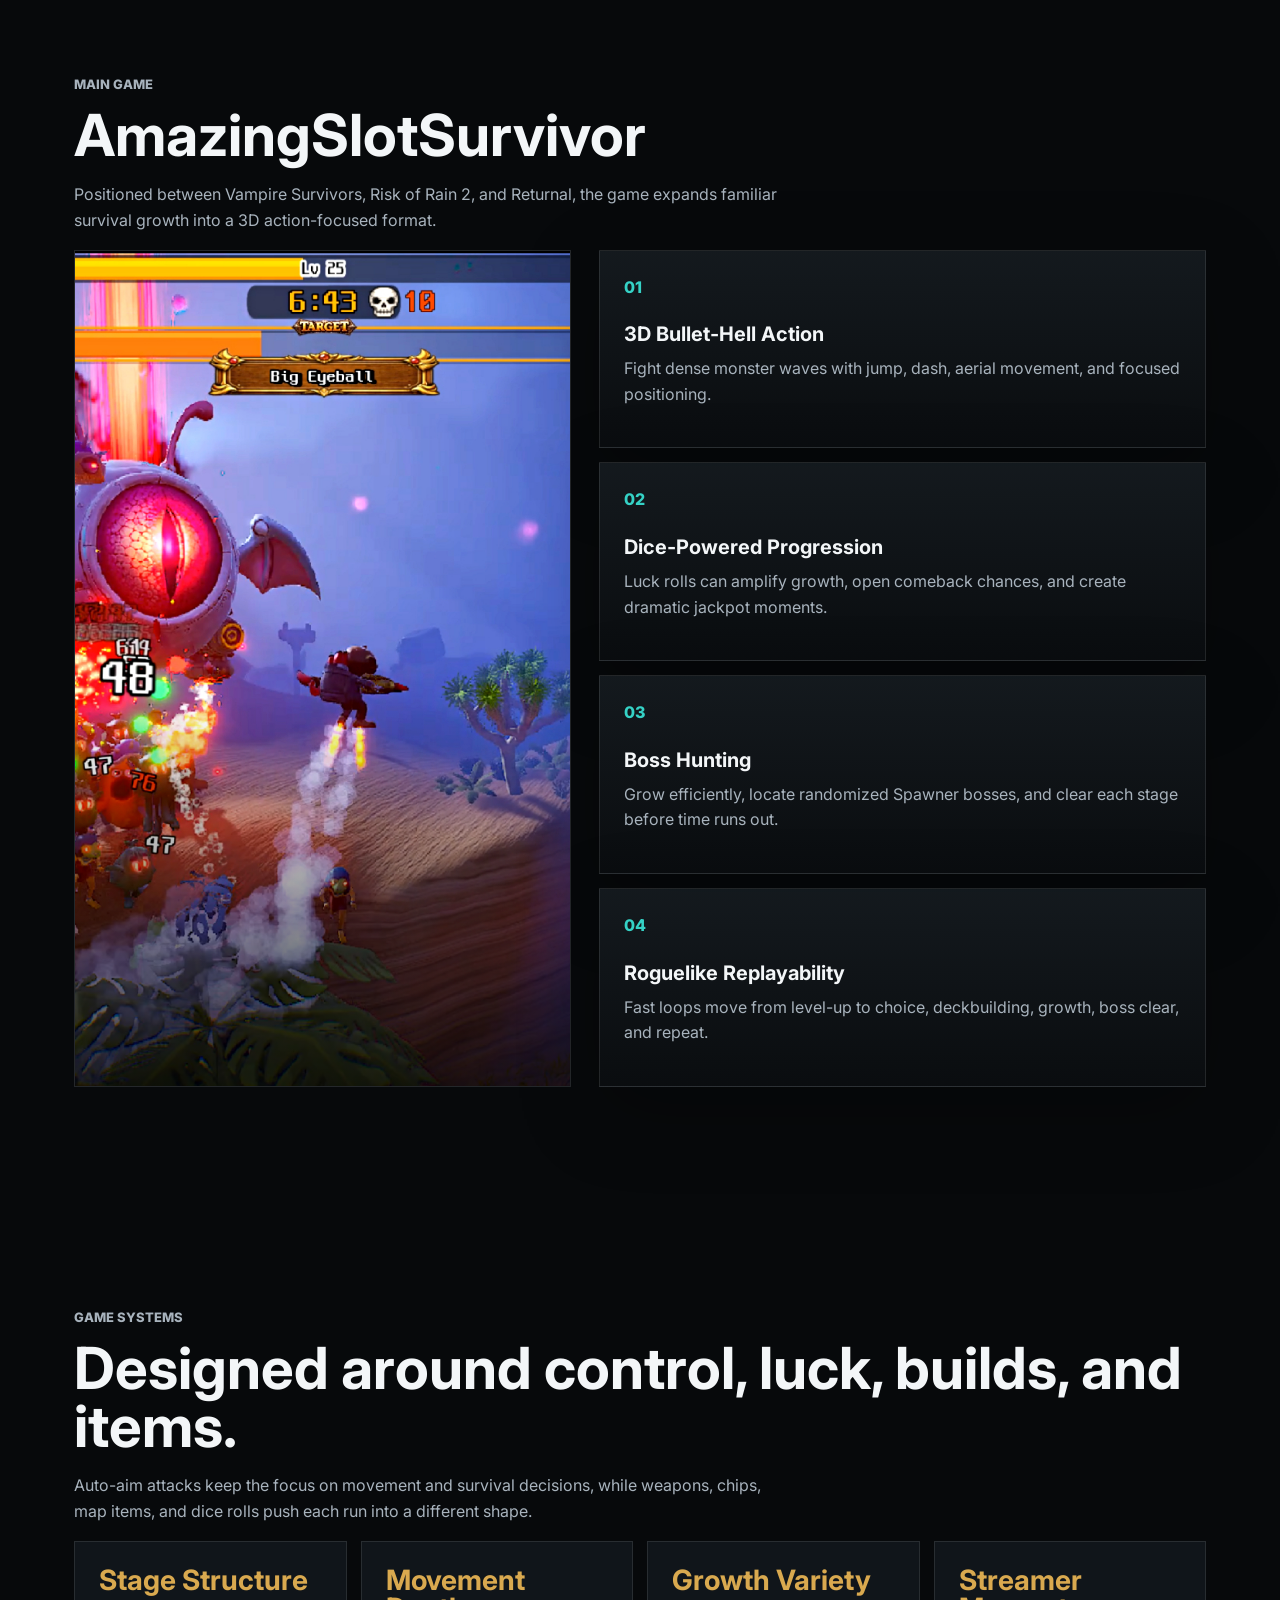
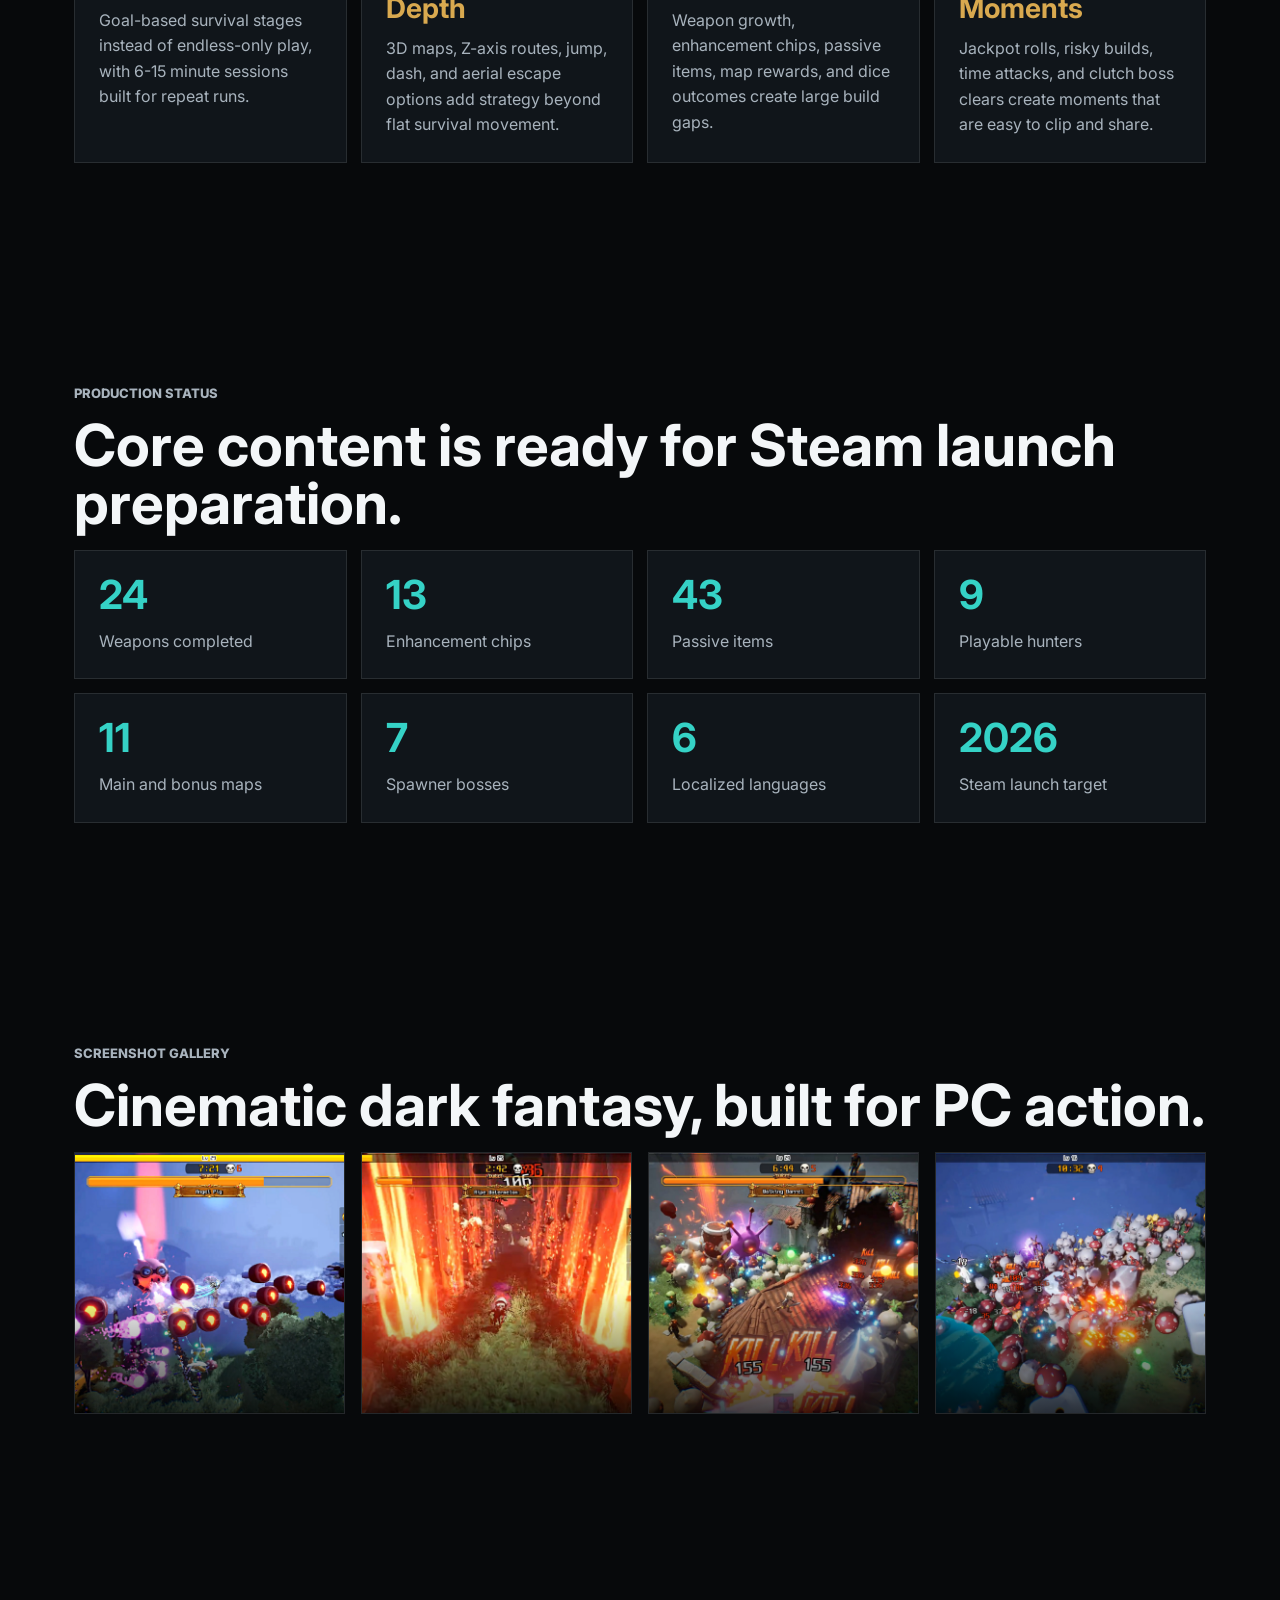
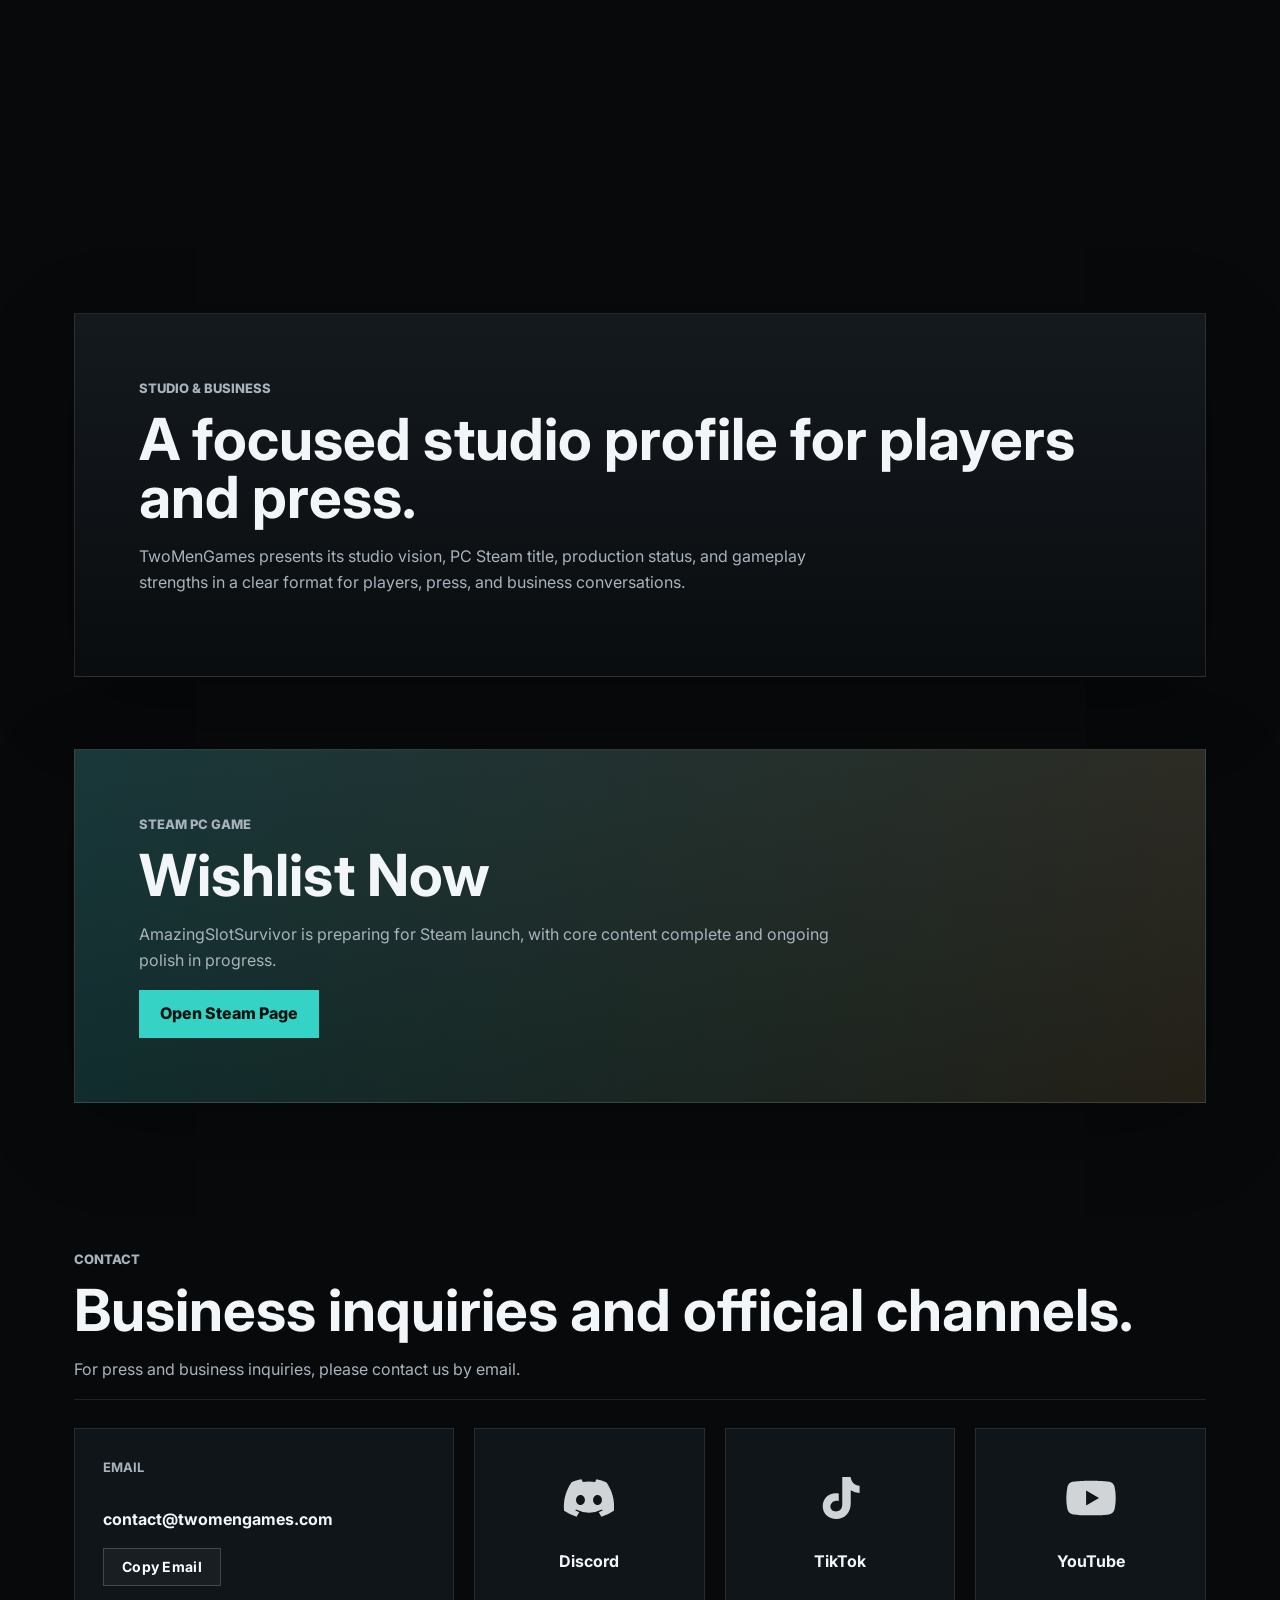
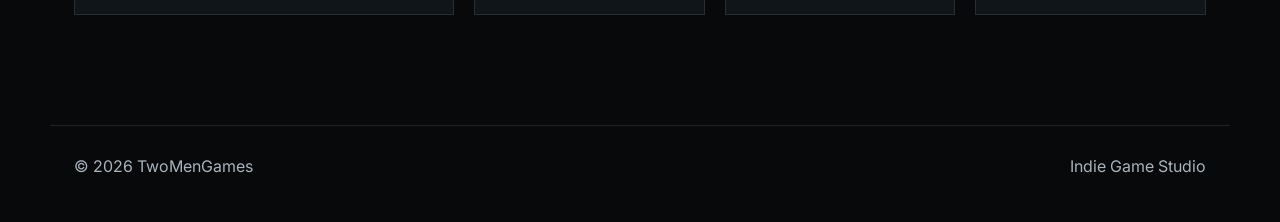
==== commit 098c5dfc: "Update game title copy" ====
--- a/index.html
+++ b/index.html
@@ -38,9 +38,9 @@
         </div>
         <div class="hero-content reveal">
           <p class="eyebrow" data-i18n="heroEyebrow">Seoul-based PC indie game studio</p>
-          <img class="game-logo" src="assets/legendary-luck-dice-logo.png" alt="LEGENDARY LUCK DICE Spawner Hunter logo">
-          <h1 class="sr-only">LEGENDARY LUCK DICE</h1>
-          <p class="subtitle">Spawner Hunter</p>
+          <img class="game-logo" src="assets/legendary-luck-dice-logo.png" alt="AmazingSlotSurvivor logo">
+          <h1 class="sr-only">AmazingSlotSurvivor</h1>
+          <p class="subtitle">AmazingSlotSurvivor</p>
           <p class="slogan" data-i18n="heroSlogan">Luck Changes Everything.</p>
           <p class="hero-copy" data-i18n="heroCopy">
             A stage-based 3D roguelike shooting action game that combines active movement,
@@ -91,7 +91,7 @@
       <section id="game" class="section game">
         <div class="section-heading reveal">
           <p class="eyebrow" data-i18n="gameEyebrow">Main game</p>
-          <h2>LEGENDARY LUCK DICE / Spawner Hunter</h2>
+          <h2>AmazingSlotSurvivor</h2>
           <p data-i18n="gameIntro">
             Positioned between Vampire Survivors, Risk of Rain 2, and Returnal,
             the game expands familiar survival growth into a 3D action-focused format.
@@ -99,7 +99,7 @@
         </div>
         <div class="game-showcase">
           <div class="screenshot large reveal">
-            <img src="assets/screenshot-boss-eye.jpg" alt="LEGENDARY LUCK DICE boss battle gameplay screenshot">
+            <img src="assets/screenshot-boss-eye.jpg" alt="AmazingSlotSurvivor boss battle gameplay screenshot">
           </div>
           <div class="feature-cards">
             <article class="card reveal">
@@ -214,7 +214,7 @@
         <div class="steam-card reveal">
           <p class="eyebrow" data-i18n="steamEyebrow">Steam PC game</p>
           <h2 data-i18n="steamTitle">Wishlist Now</h2>
-          <p data-i18n="steamCopy">LEGENDARY LUCK DICE is preparing for Steam launch, with core content complete and ongoing polish in progress.</p>
+          <p data-i18n="steamCopy">AmazingSlotSurvivor is preparing for Steam launch, with core content complete and ongoing polish in progress.</p>
           <a class="button primary" href="https://store.steampowered.com/app/4582650/LEGENDARY_LUCK_DICE/" target="_blank" rel="noreferrer" data-i18n="steamButton">Open Steam Page</a>
         </div>
       </section>
@@ -265,6 +265,6 @@
       <span data-i18n="footerTag">Indie Game Studio</span>
     </footer>
 
-    <script src="script.js?v=20260613-1"></script>
+    <script src="script.js?v=20260709-1"></script>
   </body>
 </html>
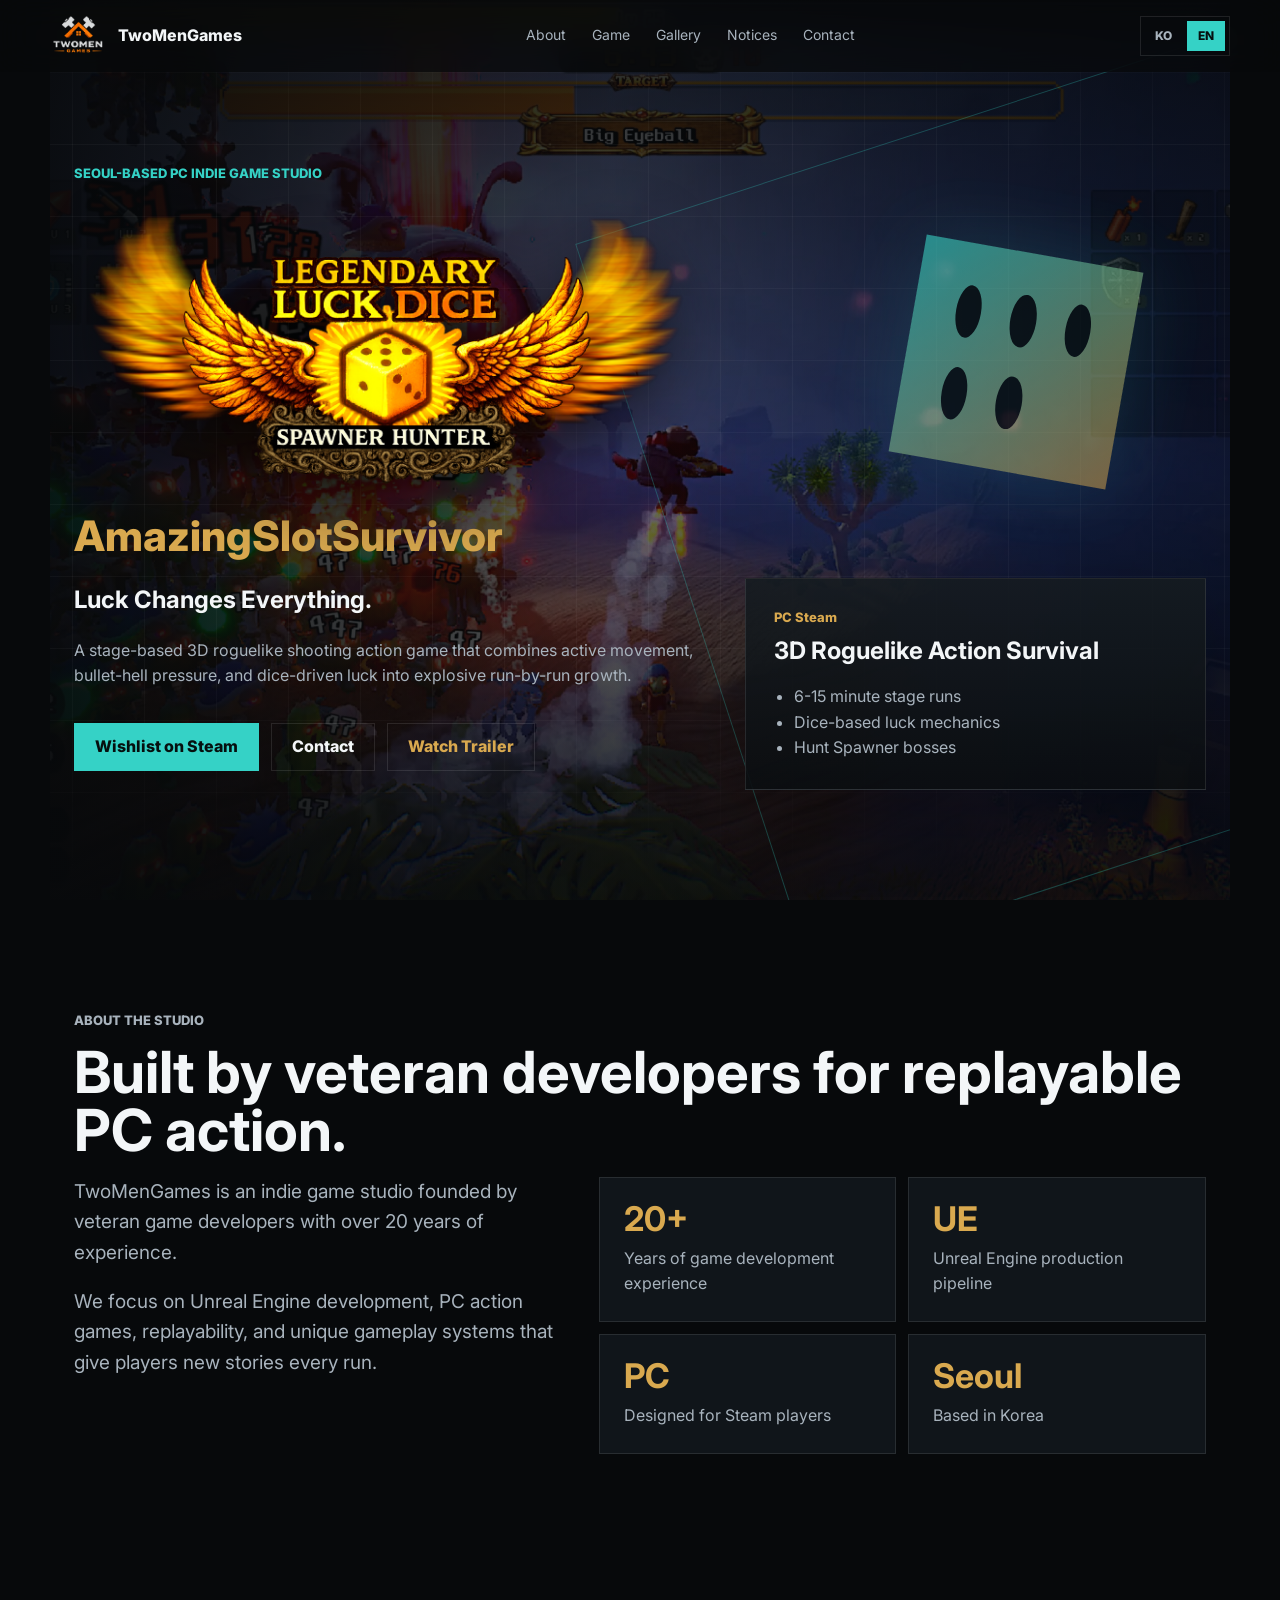
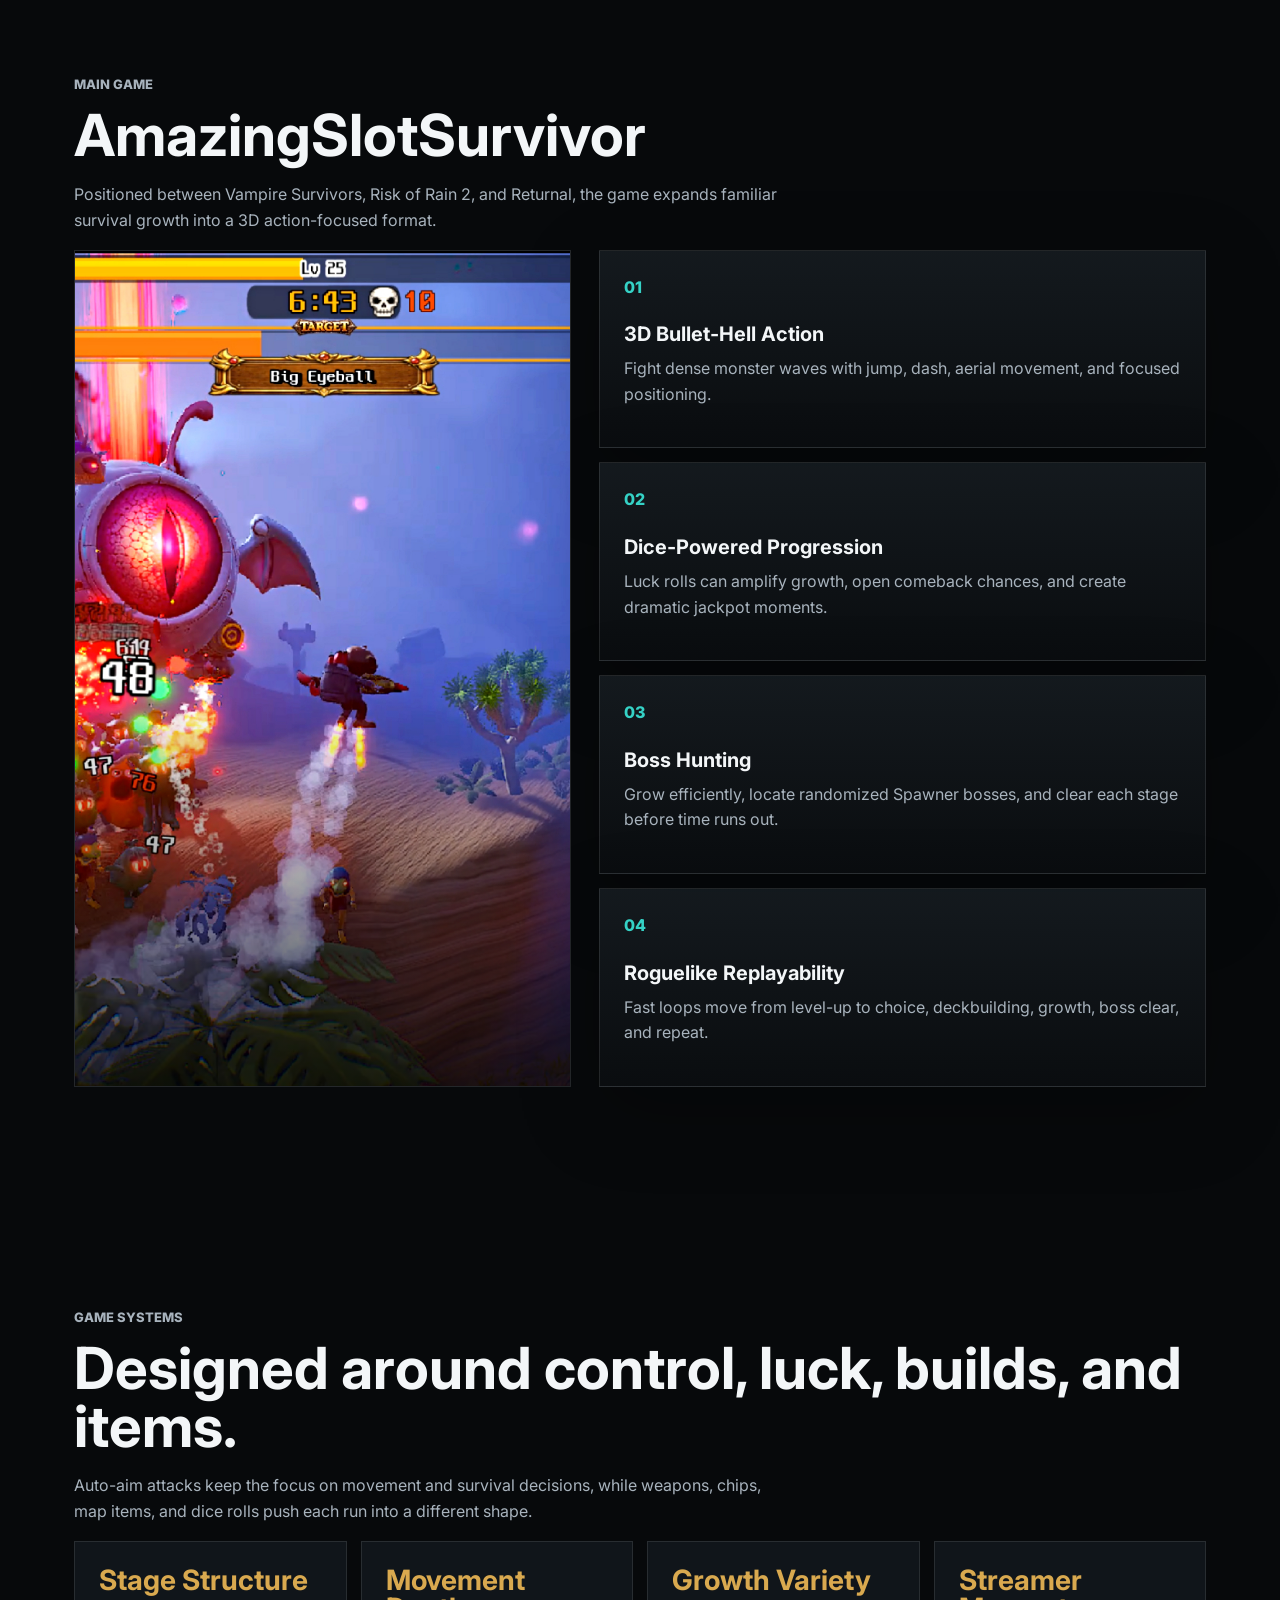
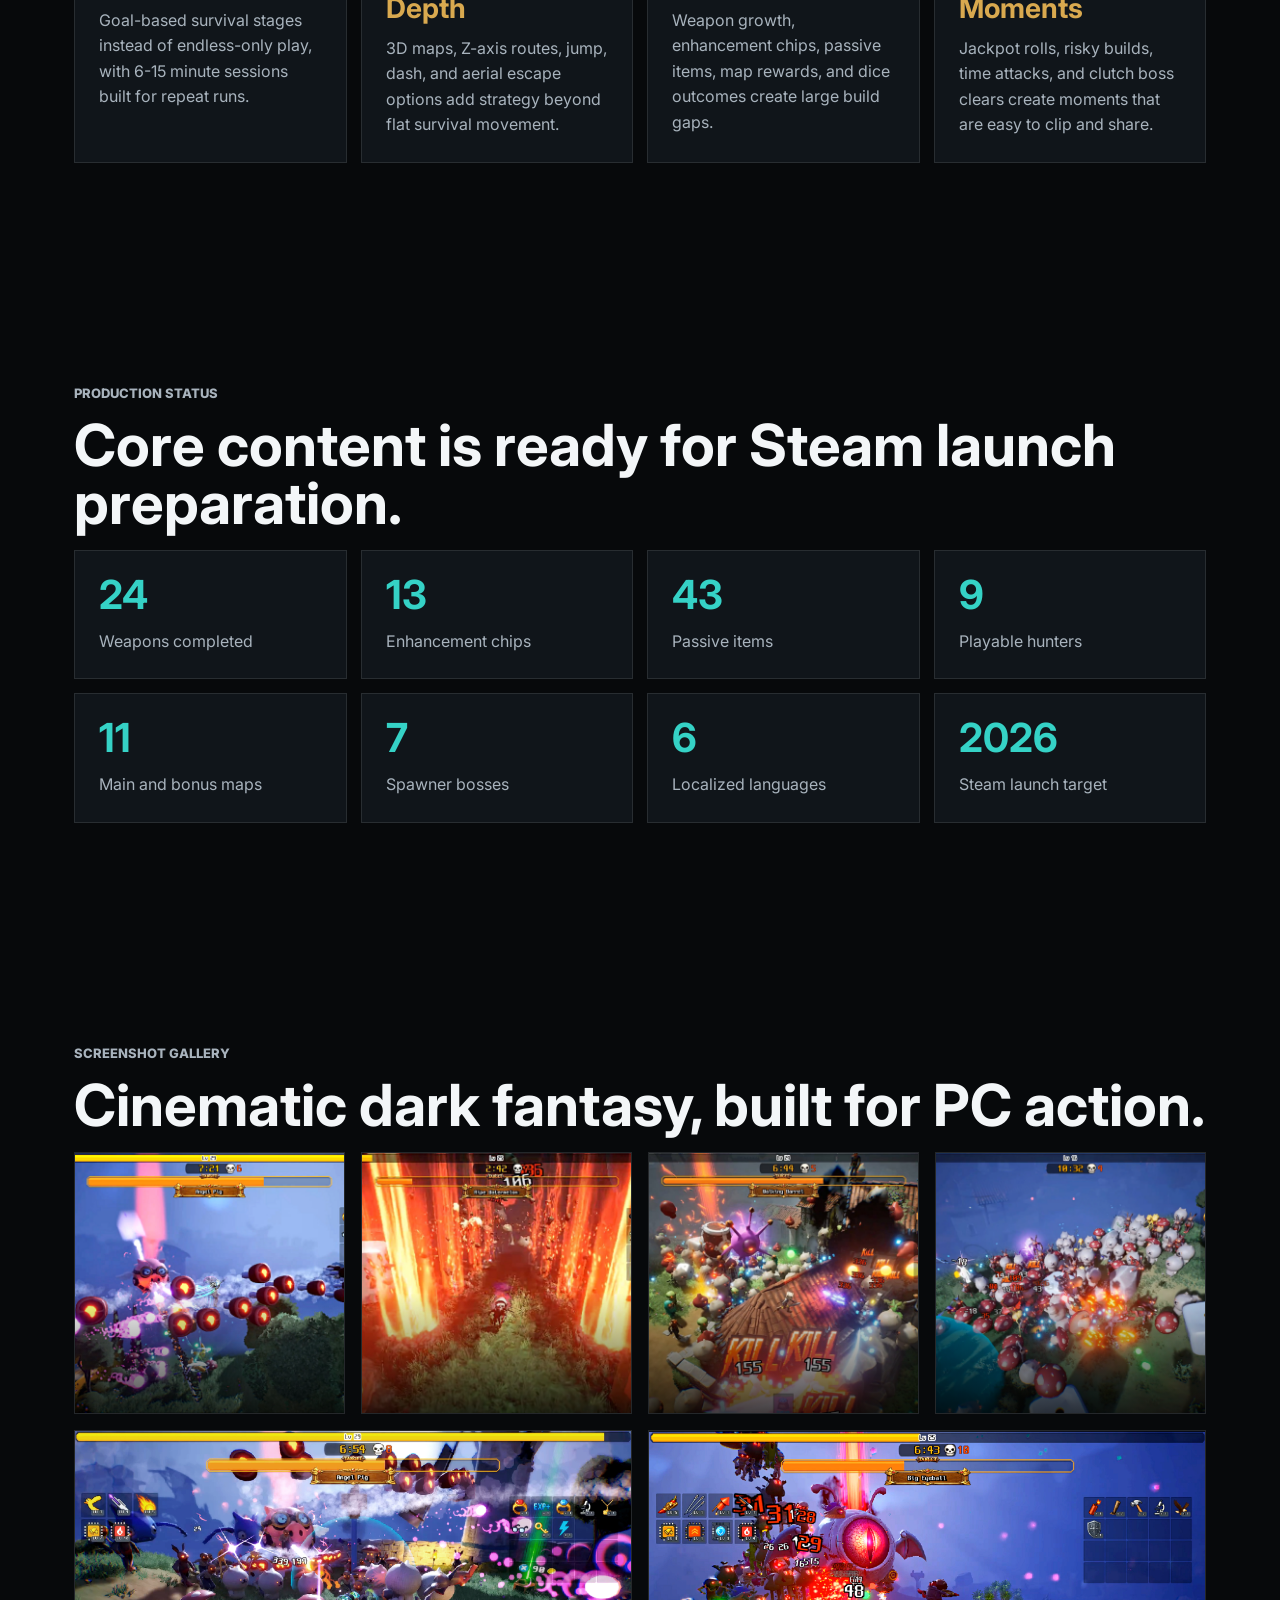
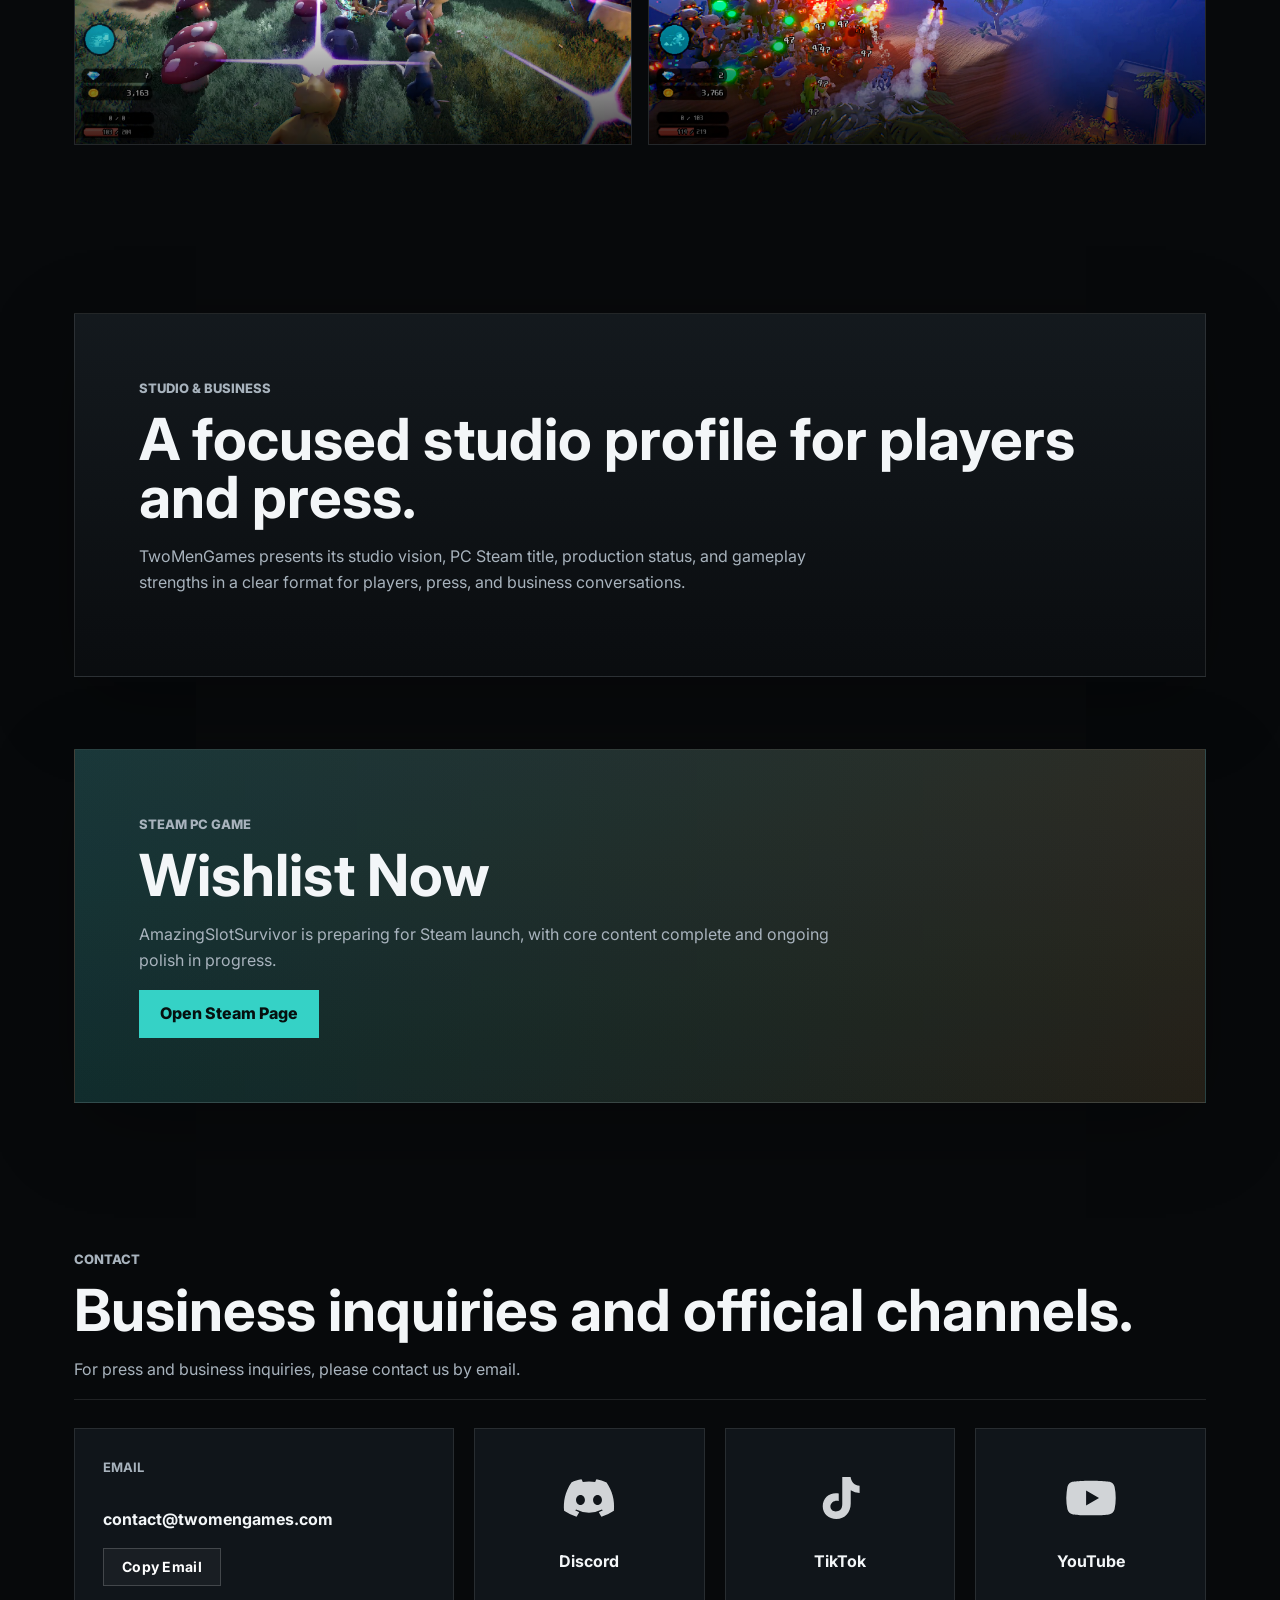
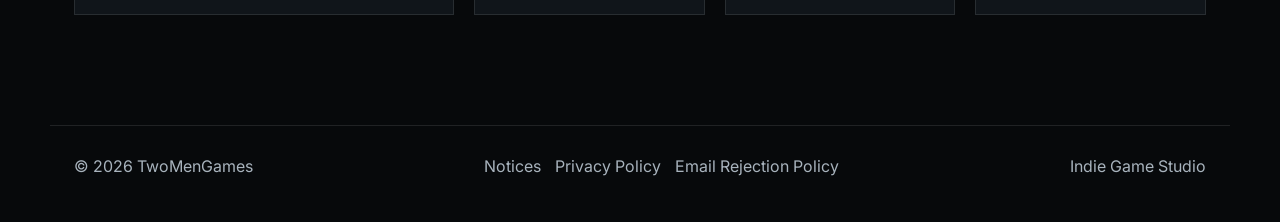
==== commit 7ef08000: "Add static notices and policy pages" ====
--- a/index.html
+++ b/index.html
@@ -20,6 +20,7 @@
         <a href="#about" data-i18n="navAbout">About</a>
         <a href="#game" data-i18n="navGame">Game</a>
         <a href="#gallery" data-i18n="navGallery">Gallery</a>
+        <a href="notices/" data-i18n="navNotices">Notices</a>
         <a href="#contact" data-i18n="navContact">Contact</a>
       </nav>
       <div class="language-switcher" aria-label="Language selection">
@@ -262,9 +263,14 @@
 
     <footer class="footer">
       <span>© 2026 TwoMenGames</span>
+      <nav class="footer-links" aria-label="Footer links">
+        <a href="notices/" data-i18n="navNotices">Notices</a>
+        <a href="privacy.html" data-i18n="footerPrivacy">Privacy Policy</a>
+        <a href="email-rejection.html" data-i18n="footerEmailPolicy">Email Rejection Policy</a>
+      </nav>
       <span data-i18n="footerTag">Indie Game Studio</span>
     </footer>
 
-    <script src="script.js?v=20260709-1"></script>
+    <script src="script.js?v=20260709-2"></script>
   </body>
 </html>
--- a/styles.css
+++ b/styles.css
@@ -194,6 +194,8 @@
 .stat-grid,
 .screenshot,
 .card,
+.notice-card,
+.policy-card,
 .press-inner,
 .steam-card,
 .contact-grid {
@@ -661,6 +663,122 @@
   outline-offset: 3px;
 }
 
+.subpage-main {
+  min-height: calc(100vh - 160px);
+  padding-top: 112px;
+}
+
+.subpage-hero {
+  padding-bottom: 54px;
+}
+
+.subpage-kicker {
+  color: var(--teal);
+  font-size: 13px;
+  font-weight: 800;
+  letter-spacing: 0;
+  margin-bottom: 12px;
+  text-transform: uppercase;
+}
+
+.subpage-title {
+  font-size: clamp(36px, 5vw, 70px);
+  line-height: 0.98;
+  margin-bottom: 18px;
+  max-width: 900px;
+}
+
+.subpage-copy {
+  color: var(--muted);
+  font-size: 18px;
+  max-width: 760px;
+}
+
+.notice-list {
+  display: grid;
+  gap: 18px;
+}
+
+.notice-card,
+.policy-card {
+  background: linear-gradient(180deg, rgba(21, 27, 32, 0.94), rgba(12, 16, 20, 0.94));
+  border: 1px solid var(--line);
+  padding: 26px;
+}
+
+.notice-card {
+  display: grid;
+  gap: 12px;
+}
+
+.notice-card:hover {
+  border-color: rgba(53, 210, 198, 0.42);
+  transform: translateY(-2px);
+}
+
+.notice-meta {
+  align-items: center;
+  color: var(--muted);
+  display: flex;
+  flex-wrap: wrap;
+  font-size: 13px;
+  gap: 10px;
+}
+
+.notice-category {
+  background: var(--teal-soft);
+  color: var(--teal);
+  font-weight: 800;
+  padding: 3px 8px;
+}
+
+.notice-card h2,
+.notice-card h3,
+.policy-card h2 {
+  margin-bottom: 8px;
+}
+
+.notice-card p,
+.policy-card p,
+.policy-card li {
+  color: var(--muted);
+}
+
+.notice-detail-body {
+  display: grid;
+  gap: 18px;
+  margin-top: 24px;
+}
+
+.notice-actions,
+.policy-actions {
+  display: flex;
+  flex-wrap: wrap;
+  gap: 12px;
+  margin-top: 28px;
+}
+
+.empty-state {
+  border: 1px dashed var(--line);
+  color: var(--muted);
+  padding: 28px;
+}
+
+.footer-links {
+  display: flex;
+  flex-wrap: wrap;
+  gap: 14px;
+  justify-content: center;
+}
+
+.footer-links a {
+  color: var(--muted);
+}
+
+.footer-links a:hover {
+  color: var(--text);
+}
+
 .contact-value {
   display: block;
   font-size: clamp(16px, 1.2vw, 22px);
@@ -866,4 +984,13 @@
     display: grid;
     gap: 8px;
   }
-}
+
+  .subpage-main {
+    padding-top: 76px;
+  }
+
+  .notice-card,
+  .policy-card {
+    padding: 20px;
+  }
+}
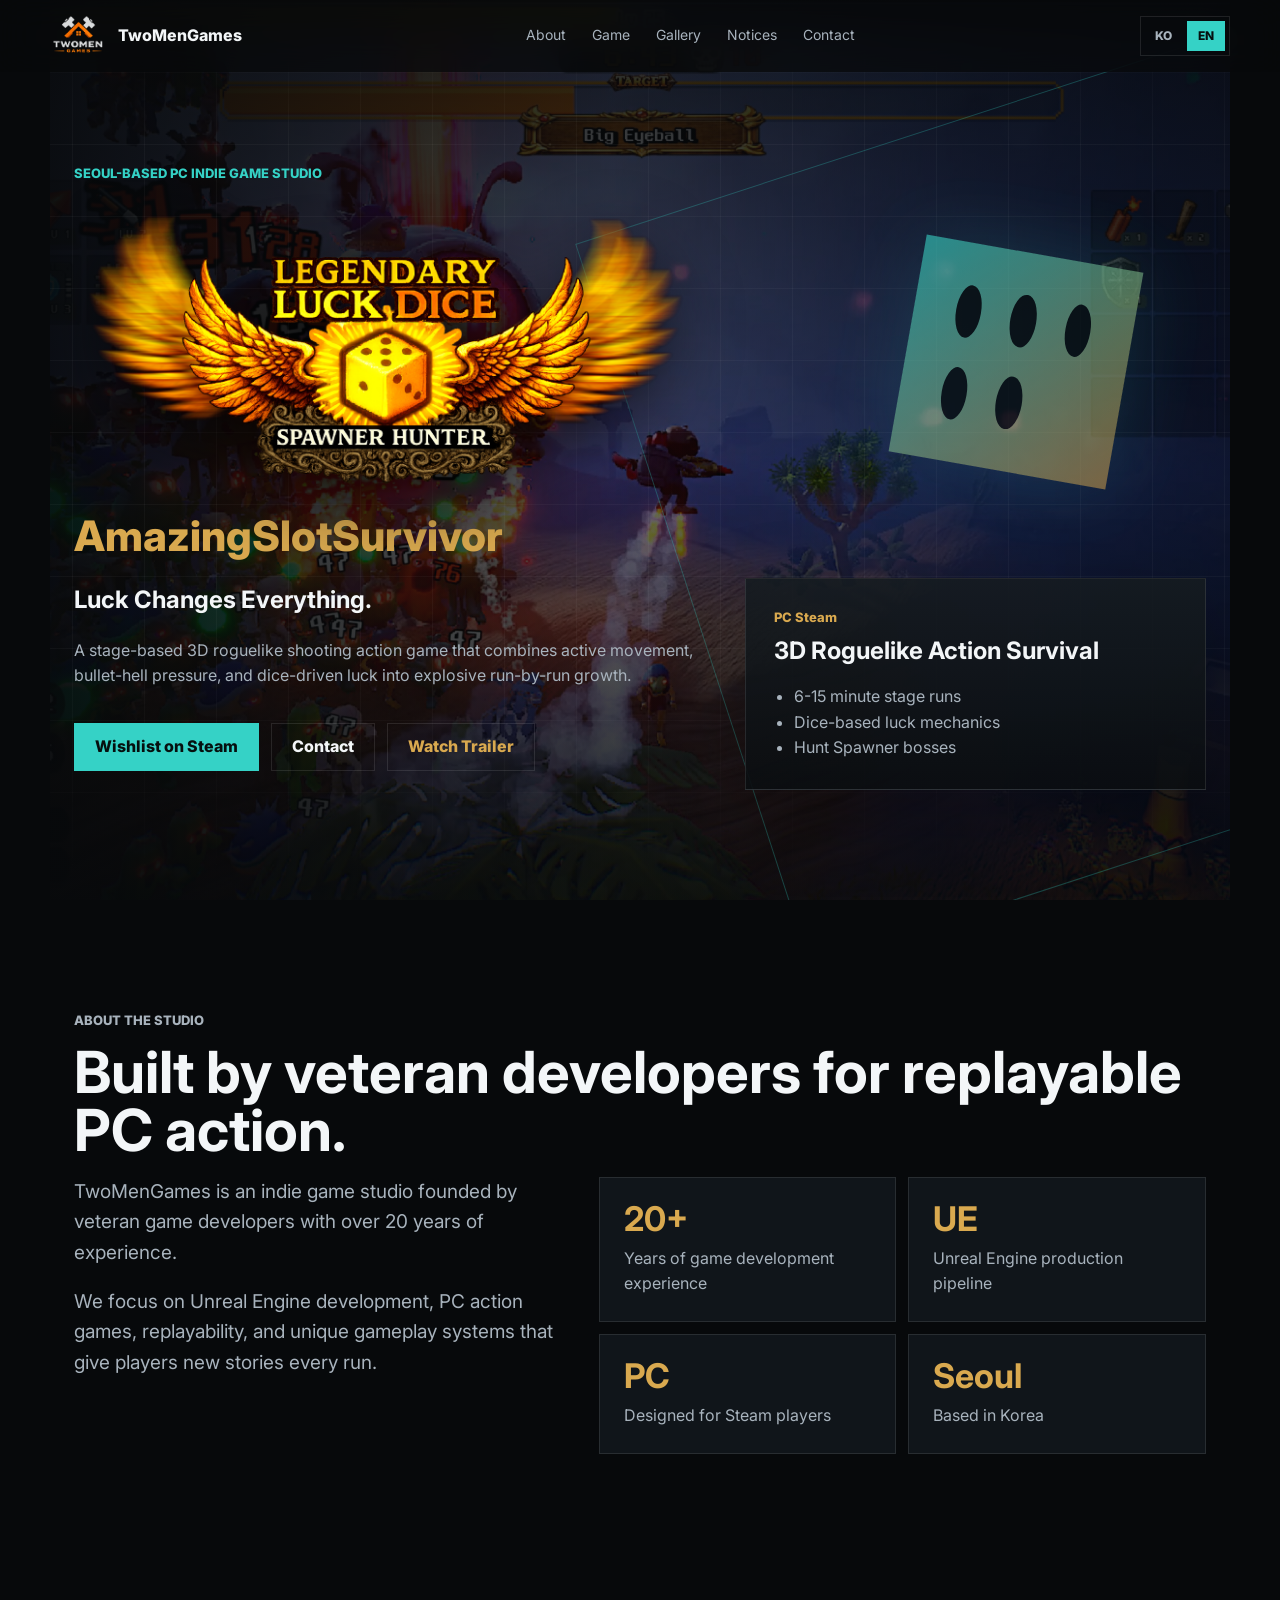
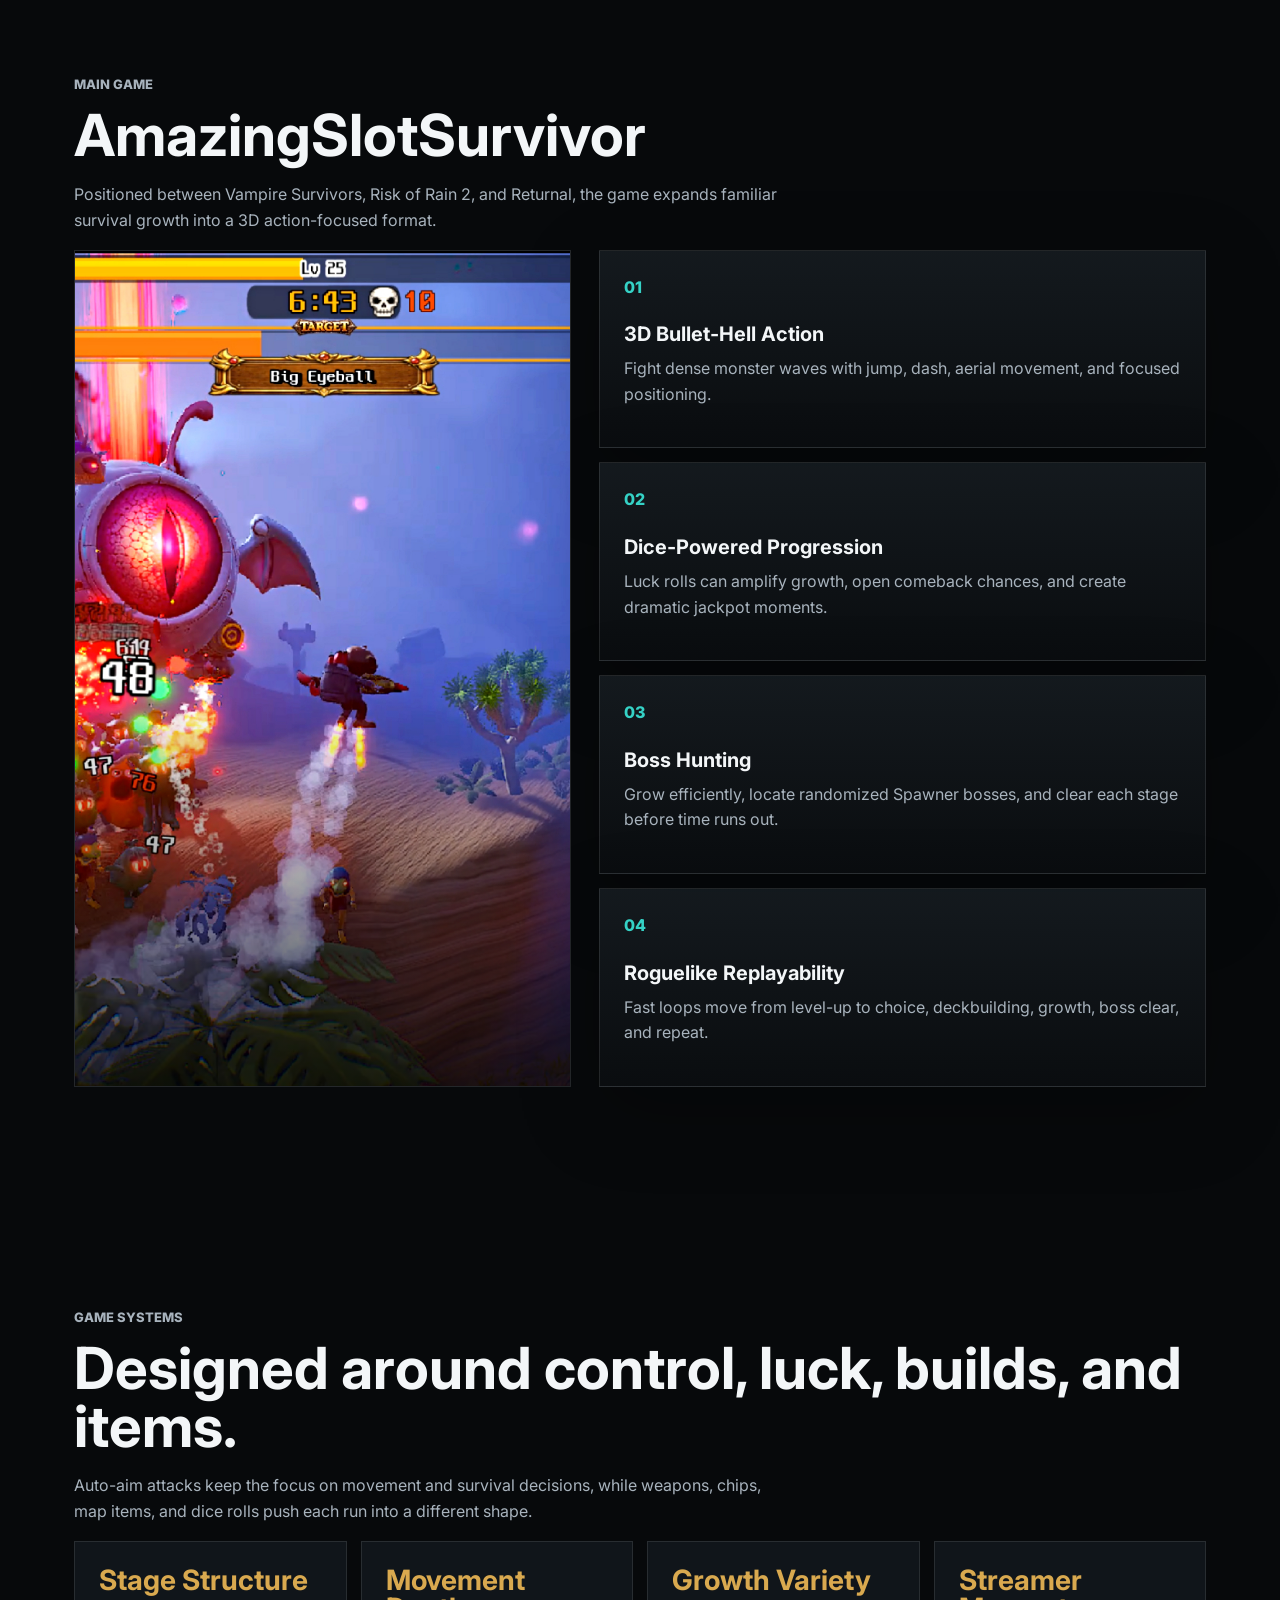
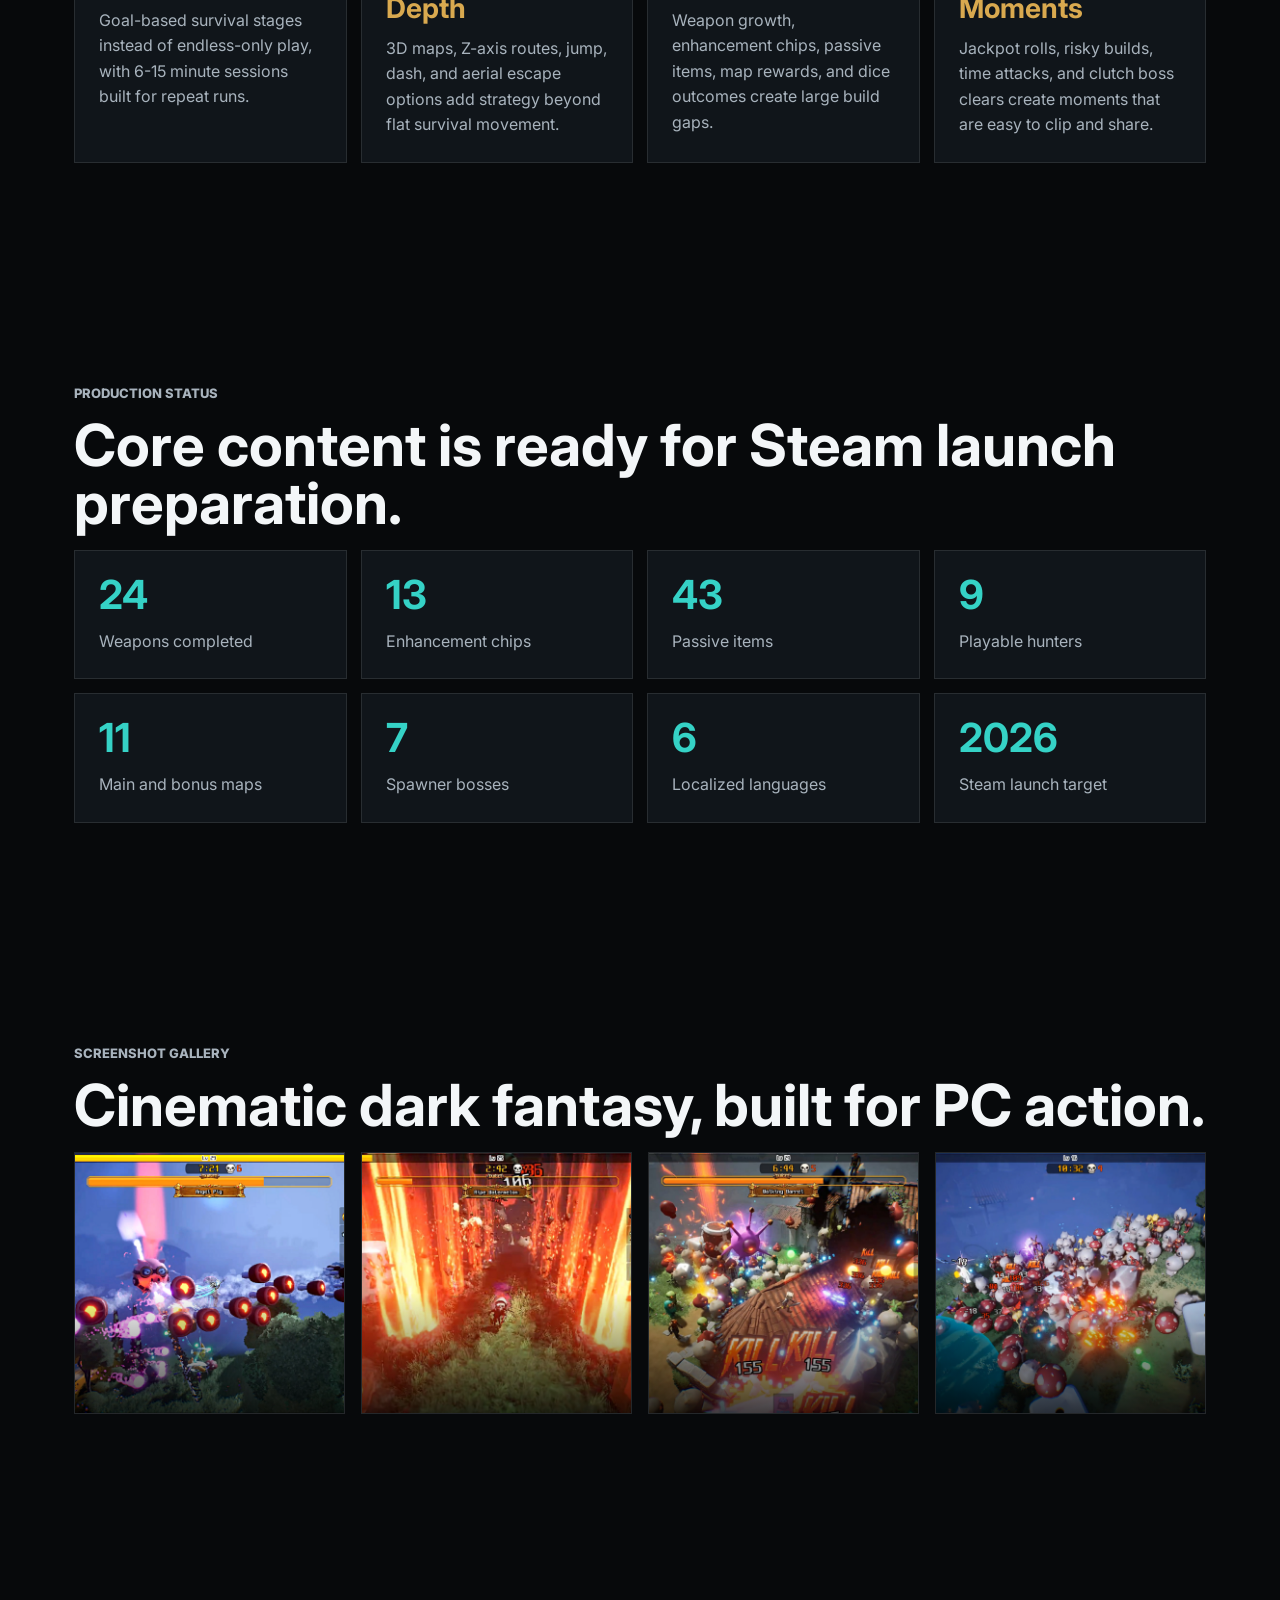
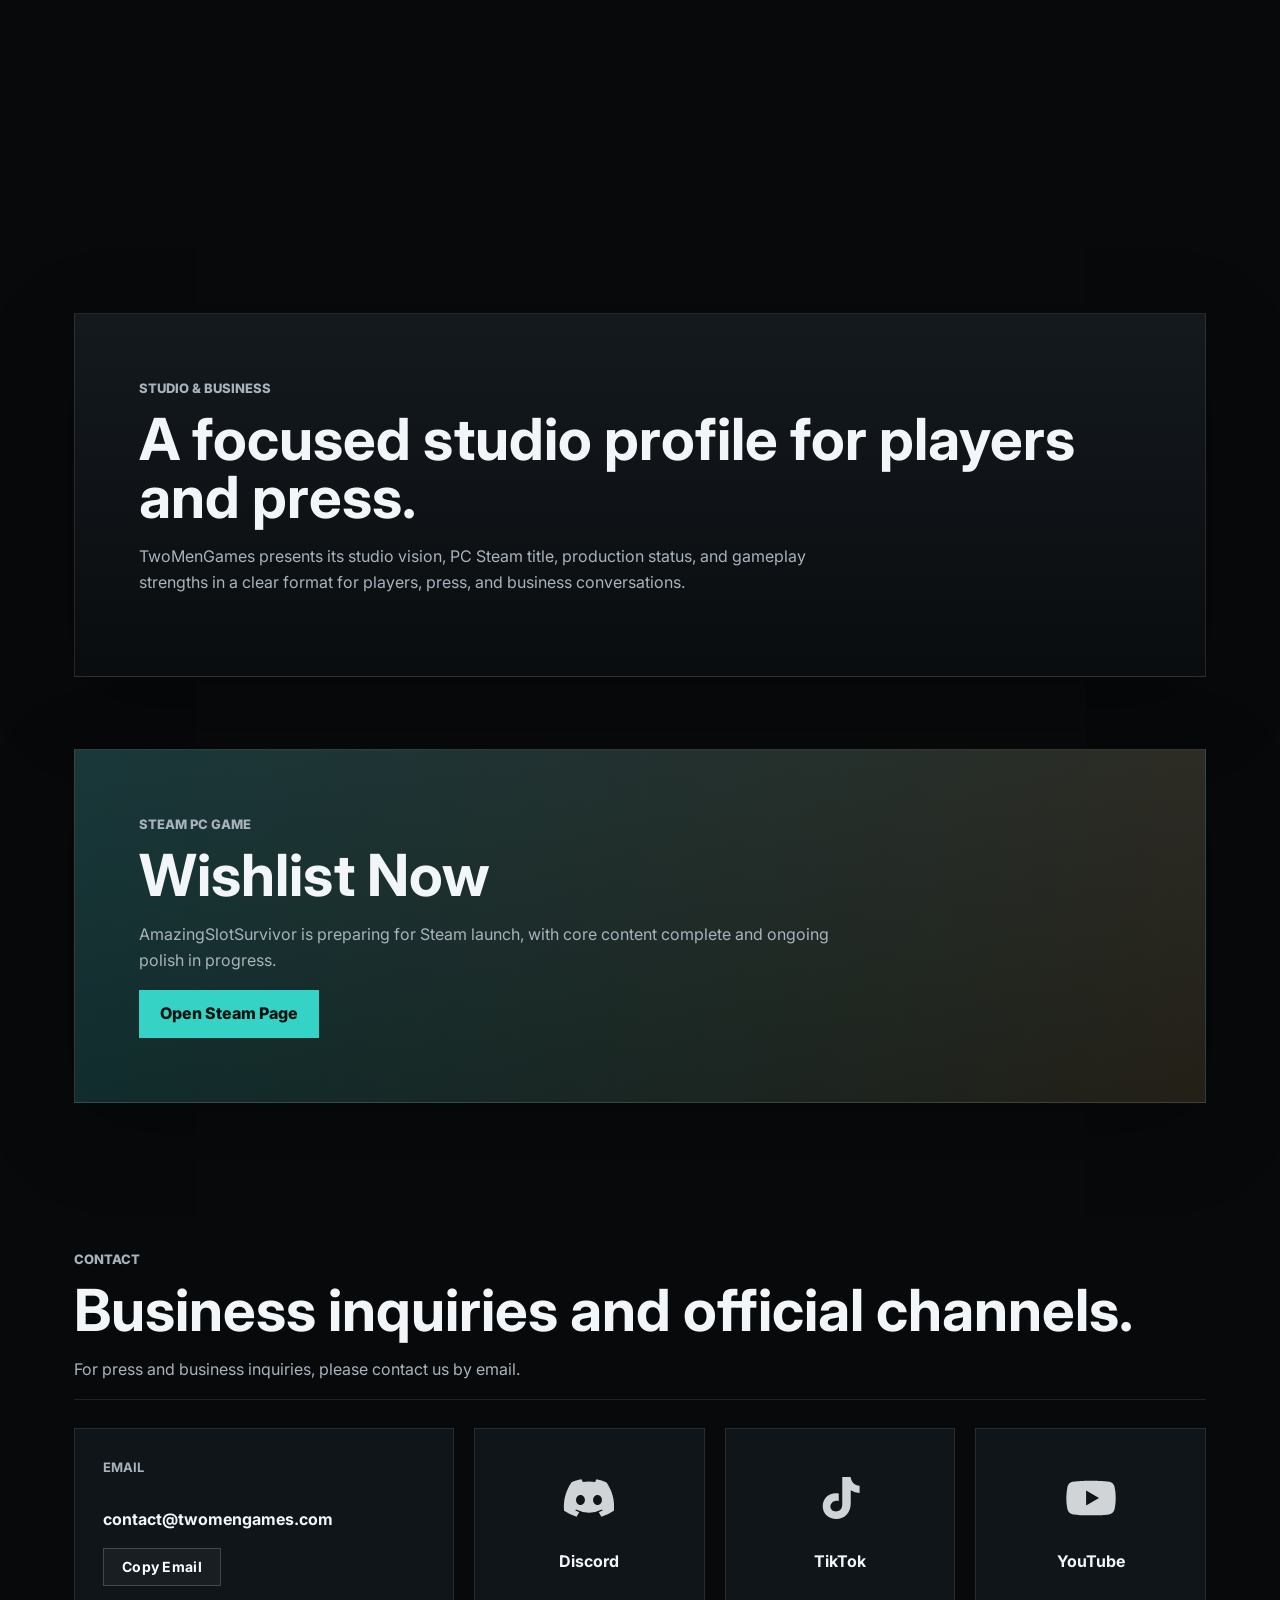
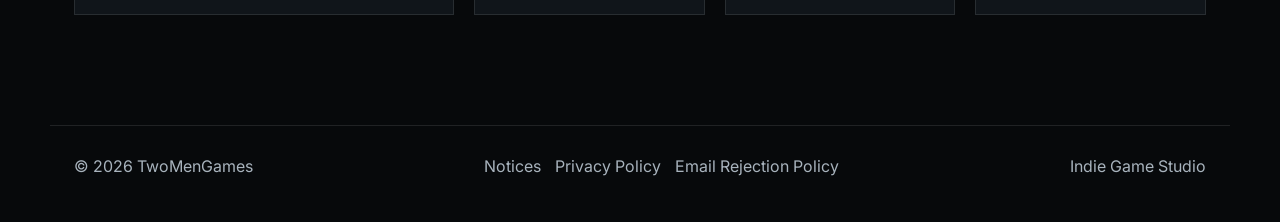
==== commit 88cf395b: "Polish notice and policy pages" ====
--- a/index.html
+++ b/index.html
@@ -8,7 +8,7 @@
     <link rel="preconnect" href="https://fonts.googleapis.com">
     <link rel="preconnect" href="https://fonts.gstatic.com" crossorigin>
     <link href="https://fonts.googleapis.com/css2?family=Inter:wght@400;500;600;700;800&display=swap" rel="stylesheet">
-    <link rel="stylesheet" href="styles.css">
+    <link rel="stylesheet" href="styles.css?v=20260709-2">
   </head>
   <body>
     <header class="site-header" data-header>
--- a/styles.css
+++ b/styles.css
@@ -688,6 +688,13 @@
   max-width: 900px;
 }
 
+.notice-title {
+  font-size: clamp(32px, 4vw, 58px);
+  line-height: 1.08;
+  overflow-wrap: anywhere;
+  word-break: keep-all;
+}
+
 .subpage-copy {
   color: var(--muted);
   font-size: 18px;
@@ -704,6 +711,14 @@
   background: linear-gradient(180deg, rgba(21, 27, 32, 0.94), rgba(12, 16, 20, 0.94));
   border: 1px solid var(--line);
   padding: 26px;
+}
+
+.policy-card .subpage-title {
+  font-size: clamp(34px, 4vw, 56px);
+  line-height: 1.08;
+  max-width: 760px;
+  overflow-wrap: anywhere;
+  word-break: keep-all;
 }
 
 .notice-card {
